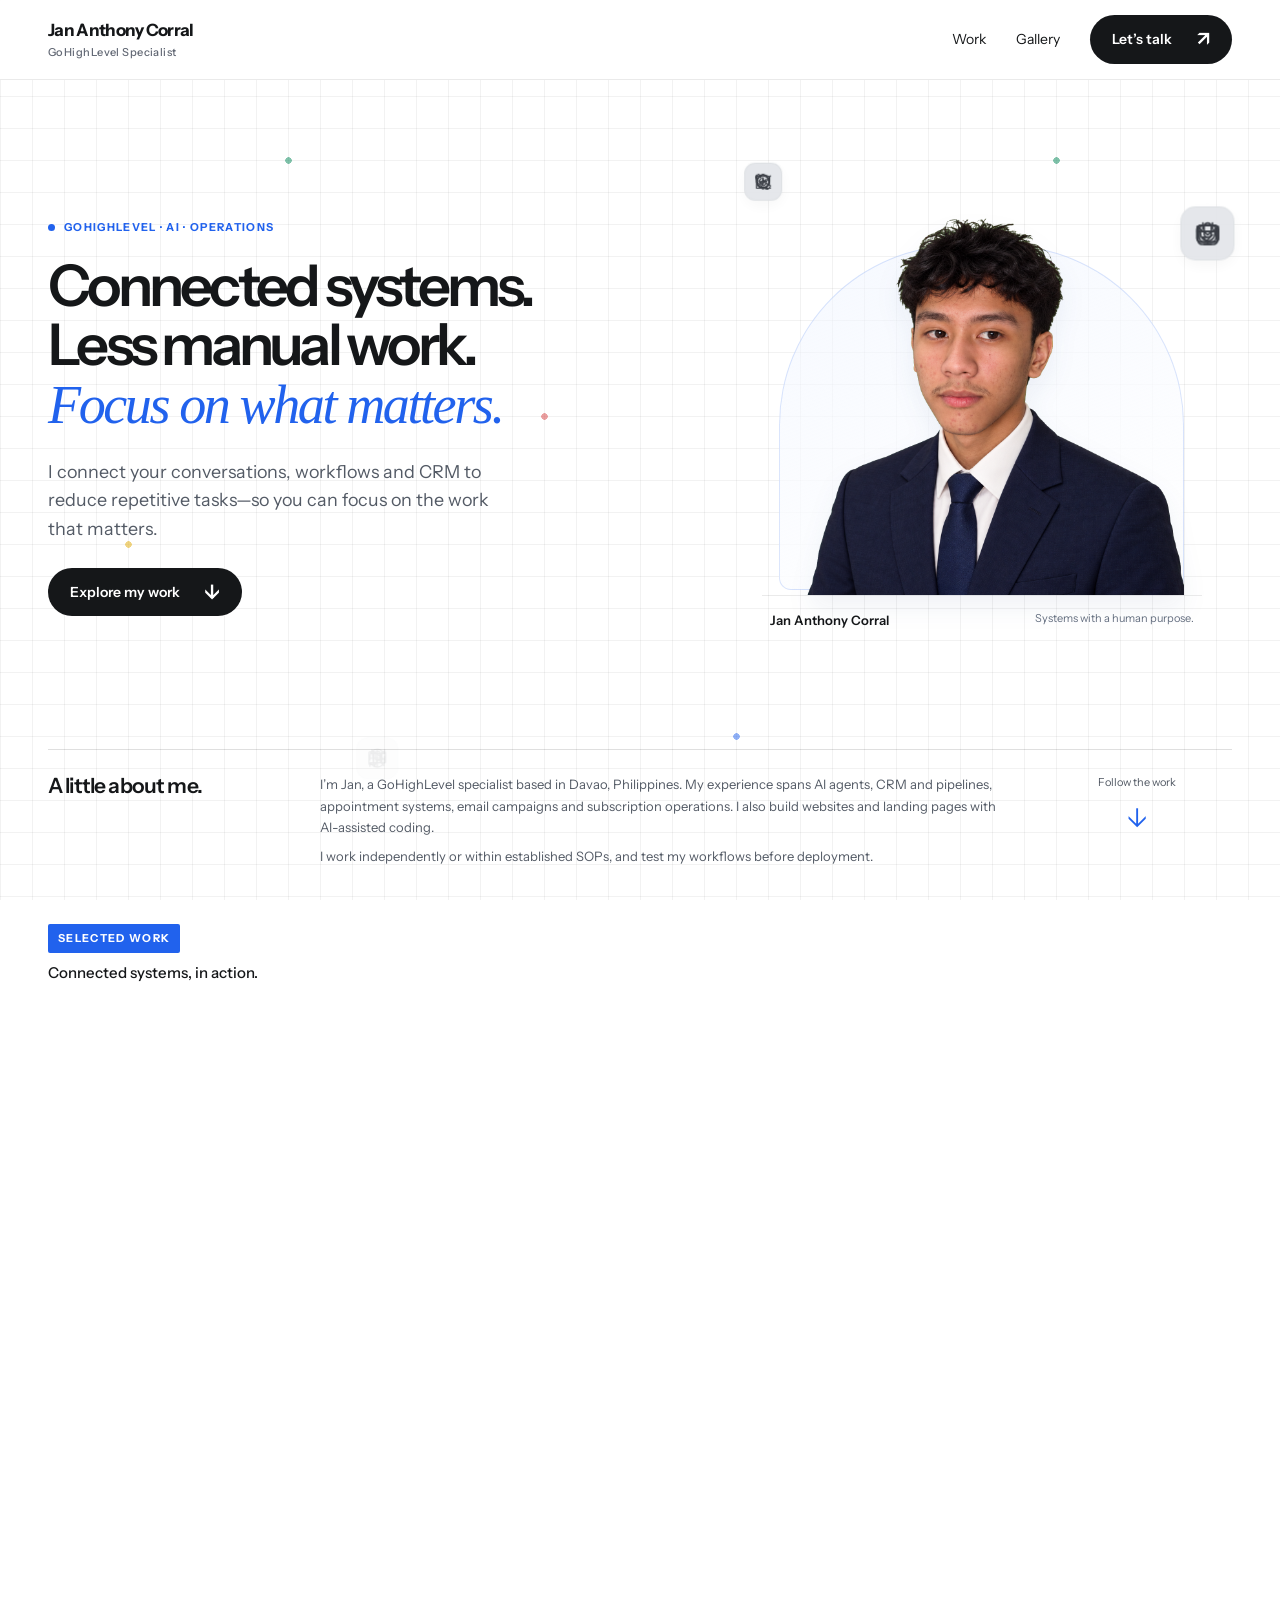
==== index.html @ 2777c034 "Refresh hero copy and simplify work presentation" ====
<!doctype html>
<html lang="en">
<head>
  <meta charset="UTF-8">
  <meta name="viewport" content="width=device-width, initial-scale=1.0">
  <meta name="description" content="Portfolio of Jan Anthony Corral, a GoHighLevel automation and operations specialist.">
  <title>Jan Anthony Corral — GHL Automation & Operations</title>
  <link rel="preconnect" href="https://fonts.googleapis.com">
  <link rel="preconnect" href="https://fonts.gstatic.com" crossorigin>
  <link href="https://fonts.googleapis.com/css2?family=Instrument+Sans:ital,wght@0,400;0,500;0,600;0,700;1,500&display=swap" rel="stylesheet">
  <style>
    :root {
      --paper: #f4f3ef;
      --paper-2: #ebeae5;
      --ink: #172033;
      --muted: #697386;
      --line: #d4d8df;
      --blue: #2558d9;
      --blue-dark: #163a93;
      --blue-soft: #dfe8ff;
      --white: #fbfbf9;
      --navy: #101a2d;
      --radius: 18px;
      --max: 1180px;
    }

    * { box-sizing: border-box; }
    html { scroll-behavior: smooth; }
    body {
      margin: 0;
      background: var(--paper);
      color: var(--ink);
      font-family: "Instrument Sans", Arial, sans-serif;
      font-size: 17px;
      line-height: 1.6;
    }
    img, video { display: block; max-width: 100%; }
    a { color: inherit; text-decoration: none; }
    button { font: inherit; }
    :focus-visible { outline: 3px solid #7fa2ff; outline-offset: 4px; }

    .wrap { width: min(calc(100% - 40px), var(--max)); margin-inline: auto; }
    .nav-shell {
      position: sticky;
      top: 0;
      z-index: 20;
      background: rgba(244, 243, 239, .9);
      border-bottom: 1px solid rgba(23, 32, 51, .12);
      backdrop-filter: blur(14px);
    }
    nav {
      min-height: 72px;
      display: flex;
      align-items: center;
      justify-content: space-between;
      gap: 28px;
    }
    .wordmark { font-weight: 700; letter-spacing: -.02em; }
    .nav-links { display: flex; align-items: center; gap: 28px; font-size: .94rem; }
    .nav-links a { color: #475166; }
    .nav-links a:hover { color: var(--blue); }

    .hero {
      min-height: 72vh;
      padding: 112px 0 86px;
      display: grid;
      align-items: center;
      border-bottom: 1px solid var(--line);
    }
    .eyebrow {
      margin: 0 0 22px;
      color: var(--blue);
      font-size: .82rem;
      font-weight: 700;
      letter-spacing: .13em;
      text-transform: uppercase;
    }
    h1, h2, h3, p { margin-top: 0; }
    h1 {
      max-width: 940px;
      margin-bottom: 28px;
      font-size: clamp(3.25rem, 8vw, 7.35rem);
      line-height: .93;
      letter-spacing: -.065em;
      font-weight: 650;
    }
    .hero-copy {
      max-width: 720px;
      margin-bottom: 38px;
      color: #4f596d;
      font-size: clamp(1.08rem, 2vw, 1.35rem);
    }
    .actions { display: flex; flex-wrap: wrap; gap: 12px; }
    .button {
      display: inline-flex;
      min-height: 48px;
      padding: 11px 19px;
      align-items: center;
      justify-content: center;
      gap: 8px;
      border: 1px solid var(--ink);
      border-radius: 999px;
      background: var(--ink);
      color: white;
      font-weight: 600;
      cursor: pointer;
      transition: transform .2s ease, background .2s ease, color .2s ease;
    }
    .button:hover { transform: translateY(-2px); }
    .button.secondary { background: transparent; color: var(--ink); }
    .button.secondary:hover { background: var(--white); }

    section { padding: 112px 0; scroll-margin-top: 72px; }
    .section-head {
      display: grid;
      grid-template-columns: minmax(0, .75fr) minmax(300px, 1fr);
      gap: 60px;
      align-items: end;
      margin-bottom: 58px;
    }
    .section-number { color: var(--blue); font-size: .82rem; font-weight: 700; letter-spacing: .13em; }
    h2 { margin-bottom: 0; font-size: clamp(2.4rem, 5vw, 4.7rem); line-height: 1; letter-spacing: -.05em; }
    .section-intro { margin: 0; color: var(--muted); max-width: 610px; }

    .projects { display: grid; gap: 72px; }
    .project {
      border-top: 1px solid var(--ink);
      padding-top: 22px;
    }
    .project-meta {
      display: flex;
      justify-content: space-between;
      gap: 24px;
      margin-bottom: 18px;
      color: var(--muted);
      font-size: .9rem;
    }
    .media-frame {
      overflow: hidden;
      background: #dde1e9;
      border: 1px solid #c9ced8;
      border-radius: var(--radius);
      box-shadow: 0 22px 60px rgba(27, 40, 68, .11);
    }
    .browser-bar {
      height: 42px;
      display: flex;
      align-items: center;
      gap: 7px;
      padding: 0 15px;
      background: #e8eaf0;
      border-bottom: 1px solid #c9ced8;
    }
    .browser-bar span { width: 9px; height: 9px; border-radius: 50%; background: #aeb5c2; }
    .media-frame img { width: 100%; background: white; }
    .media-frame video { width: 100%; aspect-ratio: 16 / 9; object-fit: cover; background: #0c1423; }
    .project-copy {
      display: grid;
      grid-template-columns: minmax(260px, .85fr) minmax(320px, 1.15fr);
      gap: 64px;
      padding: 30px 0 0;
    }
    .project h3 { font-size: clamp(1.8rem, 3vw, 2.65rem); line-height: 1.08; letter-spacing: -.035em; }
    .project-summary { color: #4f596d; }
    .project-controls { display: flex; flex-wrap: wrap; gap: 12px; margin-top: 25px; }
    .text-button {
      display: inline-flex;
      align-items: center;
      gap: 8px;
      padding: 0 0 6px;
      border: 0;
      border-bottom: 1px solid currentColor;
      background: transparent;
      color: var(--blue-dark);
      font-weight: 650;
      cursor: pointer;
    }
    .text-button .arrow { transition: transform .25s ease; }
    .text-button[aria-expanded="true"] .arrow { transform: rotate(180deg); }
    .project-panel {
      display: grid;
      grid-template-rows: 0fr;
      margin-top: 0;
      opacity: 0;
      transition: grid-template-rows .42s ease, opacity .25s ease, margin-top .42s ease;
    }
    .project-panel.open { grid-template-rows: 1fr; margin-top: 34px; opacity: 1; }
    .panel-inner { overflow: hidden; }
    .panel-content {
      padding: 38px;
      background: var(--paper-2);
      border: 1px solid var(--line);
      border-radius: var(--radius);
      display: grid;
      grid-template-columns: repeat(3, 1fr);
      gap: 36px;
    }
    .panel-content h4 { margin: 0 0 10px; font-size: .82rem; color: var(--blue); letter-spacing: .1em; text-transform: uppercase; }
    .panel-content p, .panel-content li { color: #586174; font-size: .96rem; }
    .panel-content ul { margin: 0; padding-left: 1.1em; }

    .work-list { border-top: 1px solid var(--ink); }
    .work-row {
      display: grid;
      grid-template-columns: minmax(240px, .7fr) 1.3fr;
      gap: 60px;
      padding: 30px 0;
      border-bottom: 1px solid var(--line);
    }
    .work-row h3 { margin: 0; font-size: 1.25rem; }
    .work-row p { margin: 0; color: var(--muted); }

    .about { background: var(--navy); color: #f4f6fa; }
    .about .section-number { color: #85a9ff; }
    .about .section-intro { color: #abb5c8; }
    .about-grid { display: grid; grid-template-columns: .8fr 1.2fr; gap: 80px; }
    .about-copy { font-size: clamp(1.3rem, 2.5vw, 2rem); line-height: 1.35; letter-spacing: -.02em; }
    .about-detail { color: #abb5c8; }

    .contact { text-align: center; }
    .contact h2 { max-width: 850px; margin: 0 auto 25px; }
    .contact p { max-width: 620px; margin: 0 auto 34px; color: var(--muted); }
    .contact-placeholder { border-style: dashed; cursor: default; }
    footer {
      padding: 24px 0 38px;
      border-top: 1px solid var(--line);
      color: var(--muted);
      font-size: .88rem;
    }
    footer .wrap { display: flex; justify-content: space-between; gap: 20px; }

    @media (max-width: 760px) {
      .wrap { width: min(calc(100% - 28px), var(--max)); }
      .nav-links a:not(:last-child) { display: none; }
      .hero { min-height: auto; padding: 88px 0 68px; }
      h1 { font-size: clamp(3rem, 15vw, 4.7rem); }
      section { padding: 82px 0; }
      .section-head, .project-copy, .work-row, .about-grid { grid-template-columns: 1fr; gap: 22px; }
      .section-head { margin-bottom: 40px; }
      .projects { gap: 58px; }
      .panel-content { padding: 25px; grid-template-columns: 1fr; gap: 22px; }
      .project-meta { font-size: .8rem; }
      footer .wrap { flex-direction: column; }
    }

    @media (prefers-reduced-motion: reduce) {
      html { scroll-behavior: auto; }
      *, *::before, *::after { scroll-behavior: auto !important; transition: none !important; }
    }

    .lifecycle-caption {font-size:.94rem;color:var(--muted)}
    .lifecycle-breakdown {padding:38px;background:var(--white);border:1px solid var(--line);border-radius:var(--radius)}
    .lifecycle-intro h4 {font-size:1.8rem;letter-spacing:-.035em;line-height:1.2;margin:14px 0}
    .lifecycle-intro p,.flow-figure p {max-width:780px;color:var(--muted)}
    .flow-index {display:flex;flex-wrap:wrap;justify-content:flex-start;min-height:0;gap:10px;padding:10px 0 30px}
    .flow-index a {padding:8px 13px;border:1px solid var(--line);border-radius:999px;font-size:.85rem}
    .flow-index a:hover {background:var(--blue-soft);border-color:var(--blue)}
    .flow-figure {margin:0;padding:30px 0 36px;border-top:1px solid var(--line);scroll-margin-top:95px}
    .flow-figure h4 {font-size:1.3rem;margin:0 0 12px;letter-spacing:-.02em}
    .flow-figure figcaption {margin-bottom:22px}
    .flow-figure .text-button {font-size:.9rem}
    .flow-image {display:block;overflow:hidden;border:1px solid var(--line);border-radius:10px;background:#f7f8fa}
    .flow-image img {display:block;width:100%;height:auto;min-height:90px}
    .lifecycle-note {font-size:.83rem;color:var(--muted);margin:0;border-top:1px solid var(--line);padding-top:24px}
    @media(max-width:760px){.lifecycle-breakdown{padding:20px}.flow-index{gap:8px}.flow-figure{padding:24px 0}.lifecycle-intro h4{font-size:1.5rem}}
  
    /* Homepage layout */
    .hero{min-height:0;padding:64px 0 58px;overflow:hidden}
    .hero-layout{display:grid;grid-template-columns:1.5fr 1fr;align-items:center;gap:40px}
    .hero-name{font-size:1.1rem;color:var(--blue-dark);font-weight:600;margin-bottom:20px}
    h1{font-size:clamp(2.7rem,5.2vw,4.5rem);line-height:1.04;letter-spacing:-.055em;margin-bottom:20px}
    .hero-copy{font-size:1.12rem;max-width:530px;margin-bottom:28px}
    .hero-art{height:285px;position:relative;isolation:isolate}
    .shape{position:absolute;width:65%;height:76%;border-radius:42px}
    .shape-one{background:#73baff;transform:rotate(-12deg);left:0;top:30px}
    .shape-two{background:#2558d9;transform:rotate(9deg);left:22%;top:5px}
    .shape-three{background:#173c96;left:37%;top:58px;border-radius:42px 42px 90px 42px}
    section{padding:64px 0}
    h2{font-size:clamp(2rem,3.5vw,3rem);line-height:1.1}
    .compact-section{display:grid;grid-template-columns:1fr 2fr;gap:50px;align-items:start}
    .compact-section p{max-width:750px;margin:0;font-size:1.08rem}
    .introduction{padding:38px 0;border-bottom:1px solid var(--line)}
    .about{padding:38px 0;background:#e8edf6;color:var(--ink)}
    .about p{color:#4f596d}
    .section-head{margin-bottom:34px;gap:36px;grid-template-columns:1fr 1.2fr}
    .group-title{font-size:1.25rem;font-weight:600;margin:0 0 18px}
    .website-heading{margin-top:46px}
    .project-grid{display:grid;gap:22px;align-items:stretch}
    .workflows{grid-template-columns:repeat(3,minmax(0,1fr))}
    .websites{grid-template-columns:repeat(2,minmax(0,1fr))}
    .project{min-width:0;border:1px solid var(--line);padding:16px;background:var(--white);border-radius:20px;display:flex;flex-direction:column;scroll-margin-top:95px}
    .project-meta{font-size:.75rem;gap:10px;min-height:25px;margin-bottom:12px;flex-wrap:wrap}
    .media-frame{box-shadow:none;border:1px solid #e0e4ec;border-radius:12px;background:#f0f3f8;aspect-ratio:16/10;display:flex;align-items:center;justify-content:center}
    .media-frame img{width:100%;height:100%;object-fit:contain;background:#f0f3f8}
    .media-frame video{width:100%;height:100%;object-fit:contain;aspect-ratio:auto;background:#f0f3f8}
    .browser-bar{display:none}
    .project-copy{display:flex;flex-direction:column;gap:0;padding-top:22px;flex:1}
    .project-copy>div{display:flex;flex-direction:column;flex:1}
    .project h3{font-size:1.35rem;line-height:1.22;letter-spacing:-.025em;margin-bottom:14px}
    .project-summary{font-size:.95rem;margin-bottom:18px}
    .project-controls{margin-top:auto;padding-top:10px;gap:16px;font-size:.88rem}
    .media-note{font-size:.73rem;line-height:1.5;color:var(--muted)}
    .placeholder{background:transparent;border-style:dashed}
    .placeholder-media{border-style:dashed;color:var(--muted);font-size:.9rem;width:100%}
    .placeholder .project-copy{opacity:.8}
    .project-panel{grid-column:1/-1}
    .tools-list{display:grid;grid-template-columns:repeat(3,1fr);gap:35px;border-top:1px solid var(--line);padding-top:25px}
    .tools-list h3{font-size:1.1rem;margin:0 0 8px}
    .tools-list p{font-size:.97rem;color:var(--muted);margin:0}
    #tools{border-top:1px solid var(--line)}
    .contact{background:#e7edf9}
    .contact h2{margin-bottom:20px}
    .contact-pending{font-size:.9rem;color:var(--muted)}
    @media(max-width:900px){.workflows{gap:14px}.project{padding:13px}.project h3{font-size:1.2rem}.hero-layout{grid-template-columns:1.6fr 1fr}.hero-art{height:230px}}
    @media(max-width:760px){.hero{padding:40px 0}.hero-layout{grid-template-columns:1fr;gap:20px}.hero-art{display:none}.hero-copy{font-size:1rem}.compact-section{grid-template-columns:1fr;gap:16px}.section-head{grid-template-columns:1fr;gap:15px}.workflows,.websites,.tools-list{grid-template-columns:1fr}.project{padding:18px}.project h3{font-size:1.5rem}.project-summary{font-size:1rem}section{padding:44px 0}.nav-links{gap:12px;font-size:.85rem}.nav-links a:not(:last-child){display:block}.nav-links a[href="#tools"],.nav-links a[href="#about"]{display:none}.wordmark{font-size:.9rem}.nav-shell nav{gap:15px;min-height:64px}.tools-list{gap:24px}.project-panel.open{margin-top:22px}}

    .source-breakdown{padding:32px;background:var(--white);border:1px solid var(--line);border-radius:18px}
    .source-breakdown>h3{font-size:1.7rem;margin:0 0 12px;letter-spacing:-.025em}
    .source-intro{color:var(--muted);max-width:800px;margin-bottom:30px}
    .source-paths{display:grid;grid-template-columns:1fr 1fr;gap:32px}
    .source-path{min-width:0;padding:20px 20px 0;border:1px solid var(--line);border-bottom:0;border-radius:12px 12px 0 0;background:#f5f7fb}
    .source-path h4{font-size:1.25rem;color:var(--blue-dark);margin:0 0 24px}
    .source-path h5{font-size:1rem;margin:0 0 12px}
    .source-path p,.source-shared p{font-size:.94rem;color:#566176}
    .source-shot{display:block;border:1px solid var(--line);border-radius:8px;overflow:hidden;background:white}
    .source-shot img{display:block;width:100%;height:auto}
    .source-arrow{text-align:center;color:var(--blue-dark);font-size:.84rem;padding:18px 0}
    .source-arrow span{display:block;font-size:1.7rem;line-height:1.2;margin-bottom:6px}
    .source-merge{height:30px;border:solid #8596b5;border-width:0 2px 2px;width:calc(50% + 16px);margin:auto;position:relative}
    .source-merge:after{content:'↓';position:absolute;left:50%;top:24px;transform:translateX(-50%);font-size:26px;color:#63769a}
    .source-shared{margin-top:45px;padding:24px;background:#eef3fb;border:1px solid #ccd7ec;border-radius:12px}
    .source-shared h4{font-size:1.2rem;margin:0 0 12px}
    @media(max-width:760px){.source-breakdown{padding:18px}.source-paths{grid-template-columns:1fr;gap:22px}.source-path{border-bottom:1px solid var(--line);border-radius:12px;padding:16px}.source-merge{width:0;border-width:0 0 0 2px;height:20px}.source-shared{padding:16px}.source-merge:after{top:10px}.source-shared{margin-top:26px}}

    body.modal-open{overflow:hidden}
    .project-panel{display:none!important}
    dialog{border:1px solid var(--line);border-radius:18px;padding:0;background:var(--paper);color:var(--ink);box-shadow:0 22px 90px #101a2d55}
    dialog::backdrop{background:rgba(16,26,45,.58);backdrop-filter:blur(3px)}
    .breakdown-dialog{width:min(1100px,calc(100vw - 56px));max-width:none;max-height:85dvh;overflow:auto;overscroll-behavior:contain}
    .dialog-heading{position:sticky;top:0;z-index:2;display:flex;align-items:center;justify-content:space-between;gap:20px;padding:20px 26px;background:var(--paper);border-bottom:1px solid var(--line)}
    .dialog-heading h2{font-size:1.35rem;line-height:1.3;letter-spacing:-.025em;margin:0}
    .dialog-x,.zoom-controls button{border:1px solid var(--line);background:var(--white);border-radius:8px;min-width:40px;min-height:40px;cursor:pointer;color:var(--ink);font-size:1.15rem}
    .dialog-x{flex-shrink:0;font-size:1.6rem}
    .breakdown-body{padding:24px}
    .breakdown-body .project-panel{display:block!important;opacity:1;margin:0;transition:none}
    .dialog-footer{padding:18px 24px 24px;text-align:center;border-top:1px solid var(--line)}
    .breakdown-body .flow-figure{scroll-margin-top:90px}
    .showcase-zoom{padding:0;cursor:zoom-in;position:relative;width:100%;font:inherit;color:inherit}
    .zoom-hint{position:absolute;bottom:8px;right:8px;background:#fbfbf9ed;color:#163a93;border:1px solid #d4d8df;border-radius:6px;padding:3px 8px;font-size:.72rem}
    .image-dialog{width:min(1400px,calc(100vw - 48px));max-width:none;height:85dvh;max-height:90dvh;overflow:hidden;background:#eff2f7}
    .image-dialog[open]{display:flex;flex-direction:column}
    .image-toolbar{display:flex;align-items:center;justify-content:space-between;gap:12px;padding:12px 18px;background:var(--white);border-bottom:1px solid var(--line)}
    .image-toolbar h2{font-size:1rem;letter-spacing:0;margin:0}
    .zoom-controls{display:flex;gap:8px;align-items:center;flex-shrink:0}
    .zoom-controls output{font-size:.85rem;min-width:42px;text-align:center}
    .image-help{font-size:.8rem;color:var(--muted);margin:8px 18px}
    .image-stage{flex:1;min-height:0;overflow:auto;padding:16px;cursor:grab;overscroll-behavior:contain;touch-action:pan-x pan-y}
    .image-stage.dragging{cursor:grabbing;user-select:none}
    .preview-image{display:block;max-width:none!important;margin:auto;object-fit:contain;user-select:none;-webkit-user-drag:none}
    @media(max-width:760px){.breakdown-dialog{width:calc(100vw - 24px);max-height:88dvh}.dialog-heading{padding:14px 16px}.dialog-heading h2{font-size:1.1rem}.breakdown-body{padding:12px}.breakdown-body .panel-content{grid-template-columns:1fr}.image-dialog{width:calc(100vw - 20px)}.image-toolbar{flex-wrap:wrap;padding:10px}.image-toolbar h2{font-size:.9rem}.zoom-controls{gap:5px}.image-help{margin:6px 10px}.source-paths{grid-template-columns:1fr}}

    @keyframes popup-enter{from{opacity:0;transform:translateY(10px) scale(.99)}to{opacity:1;transform:translateY(0) scale(1)}}
    @keyframes backdrop-enter{from{opacity:0}to{opacity:1}}
    dialog[open]{animation:popup-enter .38s cubic-bezier(.16,1,.3,1) both}
    dialog[open]::backdrop{animation:backdrop-enter .32s ease-out both}
    @media(prefers-reduced-motion:reduce){dialog[open],dialog[open]::backdrop{animation:none}}
  
    .workflow-disclosure{margin:-6px 0 24px;max-width:820px;color:var(--muted);font-size:.85rem;line-height:1.6}
    @keyframes popup-exit{from{opacity:1;transform:translateY(0) scale(1)}to{opacity:0;transform:translateY(5px) scale(.995)}}
    @keyframes backdrop-exit{from{opacity:1}to{opacity:0}}
    dialog[open].is-closing{animation:popup-exit .18s ease-in both;pointer-events:none}
    dialog[open].is-closing::backdrop{animation:backdrop-exit .18s ease-in both}
    @media(prefers-reduced-motion:reduce){dialog[open].is-closing,dialog[open].is-closing::backdrop{animation:none}}
  .contact-email{display:inline-flex;align-items:center;gap:8px;color:var(--muted);font-weight:400;font-size:14px;text-decoration:none;background:none;border:0;padding:0;transition:color 180ms ease}.contact-email svg{flex-shrink:0;width:16px;height:16px}.contact-email:hover,.contact-email:hover span{color:#2563eb;text-decoration:none}.contact-email:focus-visible{outline:2px solid currentColor;outline-offset:6px}
.compact-lifecycle{display:grid;grid-template-columns:repeat(2,minmax(0,1fr));gap:24px;padding:24px}
.compact-lifecycle .flow-figure{padding:0;border:0;min-width:0}
.compact-lifecycle #flow-full{grid-column:1/-1}
.compact-lifecycle .flow-figure h4{font-size:1.05rem;margin:0 0 8px}
.compact-lifecycle .flow-figure p{font-size:.9rem;line-height:1.6;margin:0}
.compact-lifecycle .flow-figure figcaption{margin-bottom:12px}
.compact-lifecycle .flow-image img{height:120px;min-height:0;object-fit:contain}
.compact-lifecycle #flow-full .flow-image img{height:160px}
@media(max-width:700px){.compact-lifecycle{grid-template-columns:1fr;padding:18px;gap:22px}}
nav .nav-contact{display:inline-flex;align-items:center;gap:8px;padding:11px 18px;border-radius:999px;background:#172033;color:#fff;font-weight:600;text-decoration:none;white-space:nowrap;transition:background 180ms ease}nav .nav-contact:hover{background:#2563eb;color:#fff;text-decoration:none}nav .nav-contact svg{flex-shrink:0}.payments-breakdown{padding:24px}.payments-breakdown>h3{font-size:1.3rem;margin:0 0 12px}.payments-breakdown h4{font-size:1.05rem;margin:24px 0 8px}.payments-breakdown p{font-size:.9rem;color:var(--muted);line-height:1.6}.payments-breakdown>.flow-image img{height:240px;object-fit:contain}.payment-grid{display:grid;grid-template-columns:repeat(2,minmax(0,1fr));gap:22px}.payment-grid figure{margin:0;min-width:0}.payment-grid .flow-image img{height:200px;min-height:0;object-fit:contain}.payment-grid figcaption{font-size:.9rem;margin:14px 0 8px}.payment-plans summary{cursor:pointer;color:var(--blue);font-size:.9rem;padding:10px 0}.payment-note{margin:22px 0 0;font-size:.8rem!important}@media(max-width:700px){.payment-grid{grid-template-columns:1fr}.payments-breakdown{padding:18px}}.hero-portrait{position:relative;width:100%;max-width:470px;justify-self:center;align-self:end;line-height:0;background:none;border:0;isolation:isolate}.hero-portrait img{display:block;width:100%;height:auto;position:relative}.portrait-water{position:absolute;inset:0;width:100%;height:100%;pointer-events:none}.hero-layout{align-items:center}.hero-portrait img{mask-image:linear-gradient(to bottom,#000 0%,#000 91%,transparent 100%)}.hero-portrait .portrait-water{inset:-12%;width:124%;height:124%;z-index:2;}@media(max-width:760px){.hero-portrait{max-width:330px;margin:12px auto 0}}
#tools .section-head{margin-bottom:28px}.tool-group{display:grid;grid-template-columns:150px 1fr;gap:26px;border-top:1px solid var(--line,#d1d8e2);padding:28px 0}.tool-group:last-child{padding-bottom:0}.tool-group>h3{font-size:.85rem;font-weight:600;color:var(--muted);margin:3px 0}.tool-collection{display:grid;grid-template-columns:repeat(3,minmax(0,1fr));gap:30px}.tool-item{position:relative;padding:0 0 14px;min-width:0}.tool-item:after{content:'';position:absolute;left:0;bottom:0;width:30px;height:2px;background:#2563eb;transform:scaleX(0);transform-origin:left;transition:transform .2s}.tool-item:hover:after,.tool-item:focus-within:after{transform:scaleX(1)}.tool-logo{height:30px;display:flex;align-items:center;color:#172033;margin-bottom:15px;transition:color .2s}.tool-item:hover .tool-logo{color:#2563eb}.tool-monogram{font-size:16px;font-weight:800;letter-spacing:-1px}.tool-item h4{font-size:1rem;margin:0 0 9px}.tool-item p{font-size:.9rem;line-height:1.65;color:var(--muted);margin:0}.tool-work-link{display:inline-block;margin-top:13px;font-size:.82rem;font-weight:600;color:var(--blue);text-decoration:none}.tool-work-link:hover{color:#2563eb}@media(max-width:800px){.tool-group{grid-template-columns:1fr;gap:20px}.tool-collection{gap:22px}}@media(max-width:560px){.tool-collection{grid-template-columns:1fr}.tool-item{padding-left:42px}.tool-logo{position:absolute;left:0;top:0}.tool-item:after{left:42px}.tool-group{padding:24px 0}.tool-item h4{margin-bottom:5px}}

/* Draw directly on the existing pill edge after color inversion. */
.actions .button,nav .nav-contact{position:relative;overflow:visible;isolation:isolate;transition:transform .25s ease,background .25s ease,color .25s ease;border:1px solid var(--ink)}
.cta-ring{position:absolute;inset:-1px;width:calc(100% + 2px);height:calc(100% + 2px);overflow:visible;pointer-events:none}
.cta-ring rect{fill:none;stroke-width:1;vector-effect:non-scaling-stroke}
.cta-ring-track{display:none}
.cta-ring-draw{stroke:currentColor;stroke-dasharray:1;stroke-dashoffset:1;transition:stroke-dashoffset .5s cubic-bezier(.7,0,.3,1),filter .25s}
.actions .button:is(:hover,:focus-visible),nav .nav-contact:is(:hover,:focus-visible){transform:scale(1.045);background:var(--white);color:var(--ink);border-color:transparent}
.actions .button.secondary:is(:hover,:focus-visible){background:var(--ink);color:var(--white);border-color:transparent}
.actions .button:is(:hover,:focus-visible) .cta-ring-draw,nav .nav-contact:is(:hover,:focus-visible) .cta-ring-draw{stroke-dashoffset:0;stroke-width:1.6;filter:drop-shadow(0 0 1.5px #2563eb45);transition-delay:.12s}
@media(prefers-reduced-motion:reduce){.actions .button,nav .nav-contact,.cta-ring rect{transition:none!important;transform:none!important}}

.hero-portrait{overflow:hidden;perspective:none;outline-offset:5px}
.hero-portrait img{transform:scale(.9);transform-origin:50% 100%;transition:transform .6s cubic-bezier(.2,.7,.3,1)}
.hero-portrait:after{content:"";position:absolute;inset:-30%;z-index:2;background:linear-gradient(90deg,transparent 35%,#fbfbf960 50%,transparent 65%);transform:translateX(-100%) rotate(25deg);pointer-events:none}
.portrait-caption{position:absolute;right:7%;bottom:9%;z-index:3;line-height:1.5;text-align:right;color:#fbfbf9;border-right:3px solid #fbfbf9;padding:6px 12px;opacity:0;transform:translateX(12px);transition:opacity .35s,transform .35s;text-shadow:0 1px 6px #172033}
.portrait-caption strong,.portrait-caption span{display:block}.portrait-caption strong{font-size:16px}.portrait-caption span{font-size:13px}
.hero-portrait:is(:hover,:focus-visible) img{transform:scale(1)}
.hero-portrait:is(:hover,:focus-visible):after{transform:translateX(100%) rotate(25deg);transition:transform .75s ease}
.hero-portrait:is(:hover,:focus-visible) .portrait-caption{opacity:1;transform:translateX(0);transition-delay:.15s}
@media(hover:none){.portrait-caption{opacity:1;transform:none}}
@media(prefers-reduced-motion:reduce){.hero-portrait img{transform:scale(.9)!important;transition:none}.hero-portrait:after{display:none}.portrait-caption{transition:none}}

.gallery-home-link{padding-top:32px}.gallery-intro{padding:64px 0 28px}.gallery-intro h1{font-size:clamp(2.8rem,6vw,5rem);margin:12px 0 20px}.gallery-intro p{max-width:670px;color:var(--muted);font-size:1.1rem;line-height:1.7}.eyebrow{font-size:.8rem;letter-spacing:.12em;text-transform:uppercase;color:var(--blue)}.gallery-jump{padding:32px 0 56px;text-align:center;border-bottom:1px solid var(--line)}.gallery-jump a{font-size:clamp(1.3rem,3vw,2rem);font-weight:600;text-decoration:none;color:var(--ink)}.gallery-jump a:hover{color:var(--blue)}.gallery-jump p{color:var(--muted);margin:12px 0 0}.gallery-filter{display:flex;flex-wrap:wrap;gap:10px;margin:24px 0 18px}.gallery-filter button{font:inherit;font-size:.9rem;cursor:pointer;background:transparent;border:1px solid var(--line);border-radius:999px;padding:10px 17px;color:var(--ink)}.gallery-filter button[aria-pressed="true"]{background:var(--ink);border-color:var(--ink);color:white}.gallery-filter button:hover{border-color:var(--blue)}.collection-count{color:var(--muted);font-size:.85rem;margin-bottom:24px}.collection-grid{grid-template-columns:repeat(3,minmax(0,1fr))}.collection-grid [hidden]{display:none!important}.new-breakdown .flow-image{display:block;margin:20px 0 30px}.new-breakdown .flow-image img{width:100%;height:auto!important;max-height:440px;object-fit:contain}.gallery-page #work{padding-top:32px}.gallery-page .workflow-disclosure{max-width:850px}.gallery-page #collection{scroll-margin-top:85px}a:focus-visible,button:focus-visible{outline:2px solid #2558d9;outline-offset:4px}@media(max-width:900px){.collection-grid{grid-template-columns:repeat(2,minmax(0,1fr))}}@media(max-width:600px){.collection-grid{grid-template-columns:1fr}.gallery-intro{padding-top:36px}.nav-links{gap:9px!important}.nav-links a[href="#work"],.nav-links a[href="index.html#work"]{display:none!important}}

/* Compact homepage spacing and centered gallery invitation. */
body:not(.gallery-page) main>section{padding-block:46px}
body:not(.gallery-page) main>.hero{padding-block:44px}
body:not(.gallery-page) main>.about,body:not(.gallery-page) main>.introduction{padding-block:28px}
body:not(.gallery-page) #work>.wrap{max-width:1080px}
body:not(.gallery-page) #work .section-head{margin-bottom:26px}
body:not(.gallery-page) #work .project-grid{gap:18px}
body:not(.gallery-page) #work .websites{max-width:960px;margin-inline:auto}
body:not(.gallery-page) #work .media-frame{aspect-ratio:16/9}
body:not(.gallery-page) #work .project-copy{padding-top:16px}
body:not(.gallery-page) #work .project h3{margin-bottom:10px}
body:not(.gallery-page) #work .project-summary{line-height:1.6;margin-bottom:12px}
body:not(.gallery-page) #work .website-heading{margin-top:32px}
.gallery-home-link{text-align:center;padding-top:26px}
@media(max-width:760px){body:not(.gallery-page) main>section{padding-block:34px}body:not(.gallery-page) main>.hero{padding-block:32px}body:not(.gallery-page) #work .project-grid{gap:18px}}

.gallery-cta{position:relative;isolation:isolate;overflow:hidden;display:inline-flex;align-items:center;justify-content:center;gap:10px;padding:14px 22px;border:1px solid #172033;border-radius:999px;background:#172033;color:#fff;text-decoration:none;font-size:.95rem;font-weight:650;line-height:1.3;transition:transform .25s ease,box-shadow .25s ease}
.gallery-cta::before{content:"";position:absolute;z-index:-1;top:-50%;left:0;width:24%;height:200%;background:linear-gradient(90deg,transparent,rgba(255,255,255,.32),rgba(255,255,255,.7),rgba(255,255,255,.25),transparent);transform:translateX(-180%) skewX(-25deg);pointer-events:none}
.gallery-cta:is(:hover,:focus-visible){color:#fff;transform:scale(1.035);box-shadow:0 5px 18px #173c9628}
.gallery-cta:is(:hover,:focus-visible)::before{animation:gallery-cta-sweep .8s cubic-bezier(.2,.65,.3,1) both}
@keyframes gallery-cta-sweep{to{transform:translateX(620%) skewX(-25deg)}}
@media(prefers-reduced-motion:reduce){.gallery-cta{transition:none}.gallery-cta:is(:hover,:focus-visible){transform:none}.gallery-cta:is(:hover,:focus-visible)::before{animation:none}}

/* Selected work: compact desktop overview, readable stacked mobile cards. */
body:not(.gallery-page) #work{scroll-margin-top:72px;padding-block:24px}
body:not(.gallery-page) #work .section-head{margin-bottom:16px}
body:not(.gallery-page) #work h2{font-size:2rem}
body:not(.gallery-page) #work .section-intro{font-size:.9rem}
body:not(.gallery-page) #work .group-title{font-size:1rem;margin-bottom:8px}
body:not(.gallery-page) #work .workflow-disclosure{font-size:.75rem;margin-bottom:12px}
body:not(.gallery-page) #work .project{padding:12px;border-radius:16px}
body:not(.gallery-page) #work .project-meta{font-size:.67rem;min-height:0;margin-bottom:7px}
body:not(.gallery-page) #work .workflows .media-frame{height:112px;aspect-ratio:auto}
body:not(.gallery-page) #work .project-copy{padding-top:10px}
body:not(.gallery-page) #work .project h3{font-size:1.05rem;margin-bottom:7px}
body:not(.gallery-page) #work .project-summary{font-size:.82rem;line-height:1.5;margin-bottom:6px}
body:not(.gallery-page) #work .project-controls{font-size:.75rem;padding-top:6px;gap:8px}
body:not(.gallery-page) #work .website-heading{margin-top:18px}
body:not(.gallery-page) #work .websites{max-width:none}
body:not(.gallery-page) #work .websites .project{display:grid;grid-template-columns:38% minmax(0,1fr);gap:0 14px;align-items:center}
body:not(.gallery-page) #work .websites .project-meta{grid-column:1/-1}
body:not(.gallery-page) #work .websites .project-copy{padding:0}
body:not(.gallery-page) #work .websites .media-frame{aspect-ratio:16/10}
body:not(.gallery-page) .gallery-home-link{padding-top:18px}
@media(max-width:760px){body:not(.gallery-page) #work .workflows .media-frame{height:auto;aspect-ratio:16/9}body:not(.gallery-page) #work .project-summary{font-size:.92rem}body:not(.gallery-page) #work .project h3{font-size:1.2rem}body:not(.gallery-page) #work .project-controls{font-size:.85rem}body:not(.gallery-page) #work .websites .project{grid-template-columns:1fr}body:not(.gallery-page) #work .websites .project-copy{padding-top:14px}}
body:not(.gallery-page) #work .project-controls .toggle-label{font-size:0}body:not(.gallery-page) #work .project-controls .toggle-label:after{content:"View breakdown";font-size:.78rem}

@media(min-width:1000px){body:not(.gallery-page) #work{padding-block:10px;scroll-margin-top:72px}body:not(.gallery-page) #work>.wrap{max-width:1180px}body:not(.gallery-page) #work .workflows .media-frame{height:clamp(100px,calc(36vh - 159px),180px)}body:not(.gallery-page) #work .section-head{margin-bottom:8px}body:not(.gallery-page) #work .website-heading{margin-top:10px}body:not(.gallery-page) #work .websites .project{grid-template-columns:32% minmax(0,1fr)}body:not(.gallery-page) #work .websites .media-frame{height:92px;aspect-ratio:auto}body:not(.gallery-page) .gallery-home-link{padding-top:12px}}

body:not(.gallery-page) #work .workflows .project-copy>div{flex:1}
body:not(.gallery-page) #work .workflows .project-controls{margin-top:auto;padding-top:4px}
@media(min-width:1000px) and (max-height:799px){body:not(.gallery-page) #work .section-head{margin-bottom:2px}body:not(.gallery-page) #work .workflow-disclosure{margin-bottom:6px}body:not(.gallery-page) #work .project{padding:10px}}
/* Larger website previews where the screen has room. */
@media(min-width:1000px) and (min-height:800px){body:not(.gallery-page) #work .websites .project{grid-template-columns:43% minmax(0,1fr);padding:16px;column-gap:18px}body:not(.gallery-page) #work .websites .media-frame{height:138px}body:not(.gallery-page) #work .websites .project h3{font-size:1.12rem}body:not(.gallery-page) #work .websites .project-summary{font-size:.86rem}}
body:not(.gallery-page) .gallery-home-link{padding-top:22px;padding-bottom:8px}

/* Compact responsive layouts, with comfortable touch targets. */
@media(max-width:760px){
 body{font-size:15px;line-height:1.55}
 .wrap{width:calc(100% - 32px)}
 .nav-shell nav{min-height:60px;gap:10px}
 .wordmark{font-size:.82rem;white-space:nowrap}
 .nav-links{gap:10px!important;font-size:.8rem}
 .nav-links a[href="#work"],.nav-links a[href="index.html#work"],.nav-links a[href="#tools"],.nav-links a[href="#about"]{display:none!important}
 nav .nav-contact{min-height:44px;padding:9px 13px;font-size:.8rem}
 section,body:not(.gallery-page) main>section{padding-block:30px;scroll-margin-top:64px}
 body:not(.gallery-page) main>.hero{padding-block:28px}
 .hero-layout{gap:12px}
 h1{font-size:clamp(2rem,8vw,3.2rem);line-height:1.06;letter-spacing:-.045em;margin-bottom:18px}
 .hero-copy{font-size:.94rem;line-height:1.6;margin-bottom:20px}
 .hero-portrait{max-width:235px;margin:0 auto}
 h2,body:not(.gallery-page) #work h2{font-size:1.8rem;line-height:1.12}
 .section-head{gap:10px;margin-bottom:20px}
 .section-intro,.compact-section p{font-size:.9rem;line-height:1.6}
 .actions{gap:9px}.actions .button,.gallery-cta{min-height:44px;font-size:.85rem;padding:11px 16px}
 .project-grid,body:not(.gallery-page) #work .project-grid{gap:14px}
 .project,.gallery-page #work .project{padding:13px;border-radius:14px;min-width:0}
 .project h3,body:not(.gallery-page) #work .project h3{font-size:1.08rem;line-height:1.3;margin-bottom:8px}
 .project-summary,body:not(.gallery-page) #work .project-summary{font-size:.88rem;line-height:1.55;margin-bottom:8px}
 .project-meta{font-size:.7rem;gap:10px;min-height:0;margin-bottom:10px}
 .project-meta span{min-width:0}
 .project-controls{gap:8px 14px;flex-wrap:wrap}
 .text-button{min-height:44px;display:inline-flex;align-items:center;font-size:.8rem}
 .collection-grid .media-frame{aspect-ratio:16/9;max-height:190px}
 body:not(.gallery-page) #work .workflows .media-frame{height:150px;aspect-ratio:auto}
 body:not(.gallery-page) #work .websites .media-frame{aspect-ratio:16/9;max-height:190px}
 .gallery-intro{padding:30px 0 16px}.gallery-intro h1{font-size:2.4rem;margin:10px 0 14px}
 .gallery-intro p{font-size:.94rem;line-height:1.6}.eyebrow{font-size:.68rem;letter-spacing:.08em}
 .gallery-page #work{padding-top:20px}.gallery-jump{padding:22px 0 28px}.gallery-jump a{font-size:1.2rem}.gallery-jump p{font-size:.85rem}
 .collection-group{margin-top:24px}.collection-group+.collection-group{margin-top:30px}.collection-group>h3{font-size:1.5rem;padding-bottom:10px}
 .collection-group-intro{font-size:.88rem;margin-bottom:16px}.gallery-filter{gap:8px;margin:18px 0 12px}.gallery-filter button{min-height:44px;font-size:.82rem;padding:8px 13px}.collection-count{margin-bottom:16px}
 .gallery-page #work .project{grid-template-columns:80px minmax(0,1fr);gap:0 12px}
 .gallery-page #work .media-frame{grid-column:1;grid-row:1/4;width:80px;margin:0;aspect-ratio:1}
 .gallery-page #work .project-meta{grid-column:2;grid-row:1;font-size:.65rem;flex-wrap:wrap;gap:2px 8px}
 .gallery-page #work .project h3{grid-column:2;grid-row:2;font-size:1rem}
 .gallery-page #work .project-summary{grid-column:1/-1;grid-row:4;font-size:.85rem;margin-top:10px}
 .gallery-page #work .project-controls{grid-column:1/-1;grid-row:5;flex-direction:row;flex-wrap:wrap;gap:6px 14px;margin-top:4px}
 #tools .section-head{margin-bottom:20px}.tool-group{padding:20px 0;gap:14px}.tool-collection{gap:16px}.tool-item{padding-bottom:4px}.tool-item h4{font-size:.92rem}.tool-item p{font-size:.85rem;line-height:1.55}
 .contact p{font-size:.9rem}.contact-email{font-size:clamp(.85rem,4vw,1.1rem);overflow-wrap:anywhere;gap:8px}.contact-email svg{flex-shrink:0}
 .breakdown-dialog{width:calc(100vw - 16px);max-height:92dvh}.dialog-heading{padding:12px}.dialog-heading h2{font-size:1rem;line-height:1.3}.dialog-x{min-width:44px;min-height:44px}
 .breakdown-body{padding:4px}.payments-breakdown,.lifecycle-breakdown,.compact-lifecycle,.source-breakdown{padding:14px}
 .payments-breakdown>h3{font-size:1.08rem;line-height:1.35}.payments-breakdown p,.flow-figure p{font-size:.85rem;line-height:1.6}.flow-figure{padding:16px 0}
 .new-breakdown .flow-image{margin:14px 0 20px}.payments-breakdown>.flow-image img{height:170px}.payment-grid .flow-image img{height:160px}
 .image-dialog{width:calc(100vw - 12px)}.image-toolbar{gap:8px}.image-toolbar h2{font-size:.85rem}.zoom-controls button{min-width:40px;min-height:44px}.image-help{font-size:.72rem}
 footer{font-size:.78rem;padding:24px 0}
}
@media(max-width:360px){.wrap{width:calc(100% - 24px)}.wordmark{font-size:.75rem}.nav-links{gap:7px!important}nav .nav-contact{padding-inline:10px}.nav-contact svg{display:none}.project-meta{flex-wrap:wrap}.gallery-page #work .project{grid-template-columns:64px minmax(0,1fr)}.gallery-page #work .media-frame{width:64px}}
</style>
<link rel="stylesheet" href="assets/whiteboards.css?v=4">
<link rel="stylesheet" href="assets/home-canvas.css?v=5">
</head>
<body class="canvas-home">
<div class="canvas-atmosphere" data-theme="neutral" aria-hidden="true"><div class="ambient-grid-offset"><div class="ambient-grid"></div></div><div class="ambient-position ambient-position-1"><div class="ambient-tile"><svg viewBox="0 0 24 24" fill="none" stroke="currentColor" stroke-width="1.35" stroke-linecap="round" stroke-linejoin="round"><g class="ambient-glyph" data-glyph="neutral"><rect x="5" y="5" width="14" height="14" rx="4"/></g><g class="ambient-glyph" data-glyph="social"><path d="M5 5h14v11H10l-5 4z"/><path d="M8 9h8M8 12h5"/></g><g class="ambient-glyph" data-glyph="voice"><rect x="9" y="3" width="6" height="12" rx="3"/><path d="M6 11v1a6 6 0 0 0 12 0v-1M12 18v3M9 21h6"/></g><g class="ambient-glyph" data-glyph="demo"><rect x="4" y="5" width="16" height="16" rx="3"/><path d="M8 3v5M16 3v5M4 10h16m-12 5 3 3 5-5"/></g><g class="ambient-glyph" data-glyph="payments"><rect x="3" y="5" width="18" height="14" rx="3"/><path d="M3 10h18M7 15h4"/></g><g class="ambient-glyph" data-glyph="discovery"><rect x="3" y="5" width="18" height="14" rx="3"/><path d="m3 6 9 7 9-7"/></g></svg></div></div><div class="ambient-position ambient-position-2"><div class="ambient-tile"><svg viewBox="0 0 24 24" fill="none" stroke="currentColor" stroke-width="1.35" stroke-linecap="round" stroke-linejoin="round"><g class="ambient-glyph" data-glyph="neutral"><path d="M5 7h14M5 12h9M5 17h12"/></g><g class="ambient-glyph" data-glyph="social"><rect x="4" y="6" width="16" height="13" rx="4"/><path d="M12 3v3M8 11v2M16 11v2M9 16h6"/></g><g class="ambient-glyph" data-glyph="voice"><path d="M4 10v4M8 6v12M12 3v18M16 7v10M20 10v4"/></g><g class="ambient-glyph" data-glyph="demo"><rect x="3" y="5" width="5" height="14" rx="1"/><rect x="10" y="5" width="5" height="9" rx="1"/><rect x="17" y="5" width="4" height="12" rx="1"/></g><g class="ambient-glyph" data-glyph="payments"><path d="M4 10a8 8 0 0 1 14-5l2 2M20 3v4h-4M20 14A8 8 0 0 1 6 19l-2-2M4 21v-4h4"/></g><g class="ambient-glyph" data-glyph="discovery"><path d="m6 3 13 10-7 1-3 7zM15 15l4 5"/></g></svg></div></div><div class="ambient-position ambient-position-3"><div class="ambient-tile"><svg viewBox="0 0 24 24" fill="none" stroke="currentColor" stroke-width="1.35" stroke-linecap="round" stroke-linejoin="round"><g class="ambient-glyph" data-glyph="neutral"><circle cx="12" cy="12" r="7"/><path d="M12 8v8M8 12h8"/></g><g class="ambient-glyph" data-glyph="social"><path d="m3 10 18-7-7 18-3-8zM11 13l10-10"/></g><g class="ambient-glyph" data-glyph="voice"><path d="m7 3 3 5-3 3c1 3 3 5 6 6l3-3 5 3c-1 4-4 5-7 3C8 17 4 13 3 7c0-2 1-3 4-4z"/></g><g class="ambient-glyph" data-glyph="demo"><circle cx="12" cy="12" r="8"/><path d="M12 7v5l4 2"/></g><g class="ambient-glyph" data-glyph="payments"><path d="m12 3 8 3v6c0 5-8 9-8 9s-8-4-8-9V6zM8 12l3 3 5-6"/></g><g class="ambient-glyph" data-glyph="discovery"><path d="M4 20V4M4 20h17M8 15l4-5 4 2 5-7"/></g></svg></div></div></div>
<header class="canvas-nav"><nav aria-label="Main navigation"><a class="canvas-wordmark" href="#top">Jan Anthony Corral<span>GoHighLevel Specialist</span></a><div class="canvas-nav-links"><a href="#work">Work</a><a href="gallery.html">Gallery</a><a class="canvas-button" href="#contact">Let’s talk <span aria-hidden="true">↗</span></a><!-- Download CV will be added when the file is supplied. --></div></nav></header>
<main id="top">
<section class="canvas-hero" aria-labelledby="hero-title"><div class="canvas-hero-main"><div class="canvas-hero-copy"><p class="canvas-eyebrow"><span class="canvas-status"></span> GoHighLevel · AI · Operations</p><h1 id="hero-title">Connected systems.<br>Less manual work.<br><em>Focus on what matters.</em></h1><p class="canvas-lead">I connect your conversations, workflows and CRM to reduce repetitive tasks—so you can focus on the work that matters.</p><a class="canvas-button" href="#work">Explore my work <span aria-hidden="true">↓</span></a></div><figure class="canvas-portrait"><div class="portrait-grid" aria-hidden="true"></div><img src="assets/jan-portrait-transparent.png" alt="Jan Anthony Corral" width="1254" height="1254" fetchpriority="high"><figcaption>Jan Anthony Corral<span>Systems with a human purpose.</span></figcaption></figure></div>
<div class="canvas-about" id="about"><h2>A little about me.</h2><div><p>I’m Jan, a GoHighLevel specialist based in Davao, Philippines. My experience spans AI agents, CRM and pipelines, appointment systems, email campaigns and subscription operations. I also build websites and landing pages with AI-assisted coding.</p><p>I work independently or within established SOPs, and test my workflows before deployment.</p></div><a href="#work" class="canvas-path-entry" aria-label="Continue down to selected workflows"><span>Follow the work</span>↓</a></div></section>
<section class="canvas-runway" id="work" aria-label="Selected workflows"><div class="canvas-stage"><div class="canvas-work-heading"><div><span class="canvas-eyebrow canvas-work-label">Selected work</span><p>Connected systems, in action.</p></div></div>
<div class="canvas-work-intro"><div><span class="canvas-eyebrow">Before you explore</span><p>Showcase overviews are AI-reconstructed to bring multiple workflows together. Original editor captures are available in each breakdown.</p></div></div><div class="canvas-track"><article class="canvas-slide tone-blue" id="work-social" aria-label="Social Media AI: Comments to Smart DMs">
      <div class="canvas-project-copy"><p class="canvas-eyebrow">AI agents & conversations</p><h2>A comment. A conversation. A <span class="canvas-keyword">connection.</span></h2><h3>Social Media AI: Comments to Smart DMs</h3><p class="canvas-description">Facebook and Instagram comments become relevant AI replies. When someone shows interest, conditional routing continues the conversation privately.</p><button class="canvas-link project-toggle" aria-controls="social-ai-details" aria-expanded="false">View breakdown <span aria-hidden="true">↗</span></button></div>
      <div class="canvas-project-visual"><div class="canvas-window"><div class="canvas-window-bar"><span class="canvas-status"></span> GoHighLevel <span>Workflow overview</span></div><img src="assets/social-ai-showcase.svg" alt="Social Media AI: Comments to Smart DMs workflow overview" width="1600" height="1000" loading="lazy"></div><div class="canvas-steps" aria-label="Workflow summary"><span>Post comment</span><span>AI reply</span><span>Conditional DM</span></div></div>
    </article><article class="canvas-slide tone-green" id="work-voice" aria-label="Voice AI Outbound Appointment Setter">
      <div class="canvas-project-copy"><p class="canvas-eyebrow">Voice AI & appointments</p><h2>The next <span class="canvas-keyword">conversation</span> starts here.</h2><h3>Voice AI Outbound Appointment Setter</h3><p class="canvas-description">A contact tag starts an outbound call. The AI agent uses its knowledge base to answer questions and can book an appointment during the conversation.</p><button class="canvas-link project-toggle" aria-controls="voice-ai-details" aria-expanded="false">View breakdown <span aria-hidden="true">↗</span></button></div>
      <div class="canvas-project-visual"><div class="canvas-window"><div class="canvas-window-bar"><span class="canvas-status"></span> GoHighLevel <span>Workflow overview</span></div><img src="assets/voice-outbound-workflow.png" alt="Voice AI Outbound Appointment Setter workflow overview" width="1600" height="1000" loading="lazy"></div><div class="canvas-steps" aria-label="Workflow summary"><span>Contact tag</span><span>AI call</span><span>Booking action</span></div></div>
    </article><article class="canvas-slide tone-yellow" id="work-demo" aria-label="Demo Appointment Lifecycle">
      <div class="canvas-project-copy"><p class="canvas-eyebrow">Appointments & follow-up</p><h2>Every demo has a <span class="canvas-keyword">next step.</span></h2><h3>Demo Appointment Lifecycle</h3><p class="canvas-description">Connected workflows handle booking interest, confirmations, attendance and recovery. Pipeline updates keep the team informed as each contact moves forward.</p><button class="canvas-link project-toggle" aria-controls="lifecycle-details" aria-expanded="false">View breakdown <span aria-hidden="true">↗</span></button></div>
      <div class="canvas-project-visual"><div class="canvas-window"><div class="canvas-window-bar"><span class="canvas-status"></span> GoHighLevel <span>Workflow overview</span></div><img src="assets/aura-lifecycle-showcase.webp" alt="Demo Appointment Lifecycle workflow overview" width="1600" height="1000" loading="lazy"></div><div class="canvas-steps" aria-label="Workflow summary"><span>Booking interest</span><span>Demo journey</span><span>Pipeline updates</span></div></div>
    </article><article class="canvas-slide tone-red" id="work-payments" aria-label="Payments & Subscription Lifecycle">
      <div class="canvas-project-copy"><p class="canvas-eyebrow">Payments & subscriptions</p><h2>Keep the <span class="canvas-keyword">backend in sync.</span></h2><h3>Payments & Subscription Lifecycle</h3><p class="canvas-description">Purchase processing, subscription status and opportunity records work together, with conditional checks and customer and team notifications.</p><button class="canvas-link project-toggle" aria-controls="payments-details" aria-expanded="false">View breakdown <span aria-hidden="true">↗</span></button></div>
      <div class="canvas-project-visual"><div class="canvas-window"><div class="canvas-window-bar"><span class="canvas-status"></span> GoHighLevel <span>Workflow overview</span></div><img src="assets/payments-subscriptions-overview.webp" alt="Payments & Subscription Lifecycle workflow overview" width="1600" height="1000" loading="lazy"></div><div class="canvas-steps" aria-label="Workflow summary"><span>Purchase</span><span>Subscription status</span><span>CRM updates</span></div></div>
    </article><article class="canvas-slide tone-black" id="work-discovery" aria-label="Discovery Email & Engagement-Based Nurture">
      <div class="canvas-project-copy"><p class="canvas-eyebrow">Email campaigns & lead nurturing</p><h2>Follow the <span class="canvas-keyword">interest.</span></h2><h3>Discovery Email & Engagement-Based Nurture</h3><p class="canvas-description">A discovery email starts the journey. Tracked clicks, replies and bookings update contact fields to identify engaged leads for the wider campaign.</p><button class="canvas-link project-toggle" aria-controls="discovery-email-details" aria-expanded="false">View breakdown <span aria-hidden="true">↗</span></button><div class="canvas-more"><p>More systems. Websites, too.</p><a class="canvas-button" href="gallery.html">Explore the gallery <span aria-hidden="true">↗</span></a></div></div>
      <div class="canvas-project-visual"><div class="canvas-window"><div class="canvas-window-bar"><span class="canvas-status"></span> GoHighLevel <span>Workflow overview</span></div><img src="assets/discovery-email-showcase.svg" alt="Discovery Email & Engagement-Based Nurture workflow overview" width="1600" height="1000" loading="lazy"></div><div class="canvas-steps" aria-label="Workflow summary"><span>Discovery email</span><span>Engagement</span><span>Contact status</span></div></div>
    </article>
<section class="canvas-contact tone-blue" id="contact" aria-labelledby="contact-title"><div class="canvas-contact-path" aria-hidden="true">↓</div><div class="canvas-contact-main"><p class="canvas-eyebrow">Let’s connect</p><h2 id="contact-title">Your next system.<br><em>Let’s build it.</em></h2><p>Open to remote opportunities in GoHighLevel, AI agents, CRM operations and websites.</p><a class="canvas-button" href="mailto:corralanthonyjan@gmail.com">Email me <span aria-hidden="true">↗</span></a><a class="canvas-email" href="mailto:corralanthonyjan@gmail.com">corralanthonyjan@gmail.com</a></div><footer class="canvas-footer"><div><strong>Jan Anthony Corral</strong><span>Davao, Philippines</span></div><p>GoHighLevel Specialist<br>© 2026 Jan Anthony Corral</p><a href="#top">Back to top ↑</a><!-- CV download reserved until the file is ready. --></footer></section>
</div></div></section>
<div class="project-panel" id="social-ai-details" inert></div><div class="project-panel" id="voice-ai-details" inert></div><div class="project-panel" id="lifecycle-details" inert></div><div class="project-panel" id="payments-details" inert></div><div class="project-panel" id="discovery-email-details" inert></div></main>
<dialog class="breakdown-dialog" id="breakdown-dialog" aria-labelledby="breakdown-title">
  <header class="dialog-heading"><h2 id="breakdown-title">Detailed Breakdown</h2><button type="button" class="dialog-x" aria-label="Close breakdown">×</button></header>
  <div class="breakdown-body"></div>
  <footer class="dialog-footer"><button type="button" class="button close-breakdown">Close breakdown</button></footer>
</dialog>
<dialog class="image-dialog" id="image-dialog" aria-labelledby="image-title">
  <header class="image-toolbar"><h2 id="image-title">Image preview</h2><div class="zoom-controls"><button type="button" data-zoom="out" aria-label="Zoom out">−</button><output id="zoom-level" aria-live="polite">100%</output><button type="button" data-zoom="in" aria-label="Zoom in">+</button><button type="button" data-zoom="reset">Fit</button><button type="button" class="close-image" aria-label="Close image preview">×</button></div></header>
  <p class="image-help">Use + / − to zoom, then drag or scroll to explore. Ctrl + scroll also zooms.</p>
  <div class="image-stage" tabindex="0" aria-label="Zoomable image"><img class="preview-image" alt=""></div>
</dialog>
  <script src="assets/whiteboards.js?v=4"></script>
<script>
const breakdown=document.getElementById('breakdown-dialog');
const viewer=document.getElementById('image-dialog');
const body=breakdown.querySelector('.breakdown-body');
let activePanel=null,returnSlot=null,opener=null;
function closePopup(dialog){
  if(!dialog.open||dialog.classList.contains('is-closing'))return;
  if(window.matchMedia('(prefers-reduced-motion: reduce)').matches){dialog.close();return}
  dialog.classList.add('is-closing');
  setTimeout(()=>{dialog.close();dialog.classList.remove('is-closing')},180);
}
[breakdown,viewer].forEach(d=>d.addEventListener('cancel',e=>{e.preventDefault();closePopup(d)}));
const syncLock=()=>document.body.classList.toggle('modal-open',breakdown.open||viewer.open);
document.querySelectorAll('.project-toggle').forEach(button=>{
  button.setAttribute('aria-haspopup','dialog');
  button.addEventListener('click',()=>{
    opener=button;
    activePanel=document.getElementById(button.getAttribute('aria-controls'));
    returnSlot=document.createComment('breakdown position');
    activePanel.before(returnSlot);body.append(activePanel);activePanel.inert=false;
    activePanel.querySelectorAll('img[data-src]').forEach(img=>{img.src=img.dataset.src;img.removeAttribute('data-src')});
    document.getElementById('breakdown-title').textContent=button.closest('article').querySelector('h3').textContent;
    button.setAttribute('aria-expanded','true');breakdown.showModal();breakdown.scrollTop=0;syncLock();
  });
});
breakdown.querySelectorAll('.dialog-x,.close-breakdown').forEach(b=>b.addEventListener('click',()=>closePopup(breakdown)));
breakdown.addEventListener('close',()=>{
  if(activePanel){activePanel.inert=true;returnSlot.replaceWith(activePanel);activePanel=null}
  if(opener){opener.setAttribute('aria-expanded','false');opener.focus({preventScroll:true})}
  syncLock();
});
breakdown.querySelectorAll('.flow-index a').forEach(a=>a.addEventListener('click',e=>{
  e.preventDefault();document.querySelector(a.getAttribute('href')).scrollIntoView({behavior:'smooth',block:'start'});
}));
// The navigation links move with their original panels, so bind outside the dialog too.
document.querySelectorAll('.flow-index a').forEach(a=>a.addEventListener('click',e=>{
  e.preventDefault();document.querySelector(a.getAttribute('href')).scrollIntoView({behavior:'smooth',block:'start'});
}));
const preview=viewer.querySelector('.preview-image'),stage=viewer.querySelector('.image-stage');
let zoom=1,fitWidth=0,imageOpener=null;
function renderZoom(){preview.style.width=(fitWidth*zoom)+'px';preview.style.height='auto';document.getElementById('zoom-level').value=Math.round(zoom*100)+'%'}
function fit(){if(!preview.naturalWidth)return;fitWidth=Math.min(preview.naturalWidth,stage.clientWidth-32,(stage.clientHeight-32)*preview.naturalWidth/preview.naturalHeight);zoom=1;renderZoom();stage.scrollTop=0;stage.scrollLeft=0}
function openImage(src,alt,trigger){imageOpener=trigger;preview.removeAttribute('src');preview.alt=alt;preview.onload=fit;viewer.showModal();preview.src=src;syncLock()}
function changeZoom(factor){zoom=Math.max(1,Math.min(8,zoom*factor));renderZoom()}
viewer.querySelectorAll('[data-zoom]').forEach(b=>b.addEventListener('click',()=>b.dataset.zoom==='reset'?fit():changeZoom(b.dataset.zoom==='in'?1.4:1/1.4)));
viewer.querySelector('.close-image').addEventListener('click',()=>closePopup(viewer));
viewer.addEventListener('close',()=>{syncLock();if(imageOpener)imageOpener.focus({preventScroll:true})});
stage.addEventListener('wheel',e=>{if(e.ctrlKey){e.preventDefault();changeZoom(e.deltaY<0?1.15:1/1.15)}},{passive:false});
let drag=null;
stage.addEventListener('pointerdown',e=>{if(e.pointerType==='mouse'&&e.button===0){drag={x:e.clientX,y:e.clientY,left:stage.scrollLeft,top:stage.scrollTop};stage.setPointerCapture(e.pointerId);stage.classList.add('dragging');e.preventDefault()}});
stage.addEventListener('pointermove',e=>{if(drag){stage.scrollLeft=drag.left-(e.clientX-drag.x);stage.scrollTop=drag.top-(e.clientY-drag.y)}});
const endDrag=()=>{drag=null;stage.classList.remove('dragging')};stage.addEventListener('pointerup',endDrag);stage.addEventListener('pointercancel',endDrag);
document.querySelectorAll('.project .media-frame').forEach(frame=>{
  const img=frame.querySelector('img');if(!img)return;
  const b=document.createElement('button');b.type='button';b.className=frame.className+' showcase-zoom';b.setAttribute('aria-label','Open and zoom '+img.alt);b.setAttribute('aria-haspopup','dialog');
  while(frame.firstChild)b.append(frame.firstChild);
  frame.replaceWith(b);
  b.addEventListener('click',()=>openImage(img.currentSrc||img.src,img.alt,b));
});
document.querySelectorAll('.project-panel a[href]').forEach(a=>{
  if(/\.(png|webp|jpe?g|svg)$/i.test(a.getAttribute('href'))){
    a.removeAttribute('target');a.addEventListener('click',e=>{e.preventDefault();openImage(a.href,a.querySelector('img')?.alt||'Workflow detail',a)});
  }
});
[breakdown,viewer].forEach(d=>d.addEventListener('click',e=>{if(e.target===d){const r=d.getBoundingClientRect();if(e.clientX<r.left||e.clientX>r.right||e.clientY<r.top||e.clientY>r.bottom)closePopup(d)}}));
window.addEventListener('resize',()=>{if(viewer.open)fit()});
document.querySelectorAll('video').forEach(video=>{new IntersectionObserver(([entry])=>{if(entry.isIntersecting)video.play().catch(()=>{});else video.pause()},{threshold:.4}).observe(video)});

// Match the animated border radius to the actual pill height.
document.querySelectorAll('.cta-ring').forEach(svg=>{const fit=()=>{const radius=(svg.clientHeight-1)/2;svg.querySelectorAll('rect').forEach(rect=>{rect.setAttribute('rx',radius);rect.setAttribute('ry',radius)})};new ResizeObserver(fit).observe(svg);fit()});
</script>
<script src="assets/home-canvas.js?v=5"></script>
</body>
</html>
---- assets/whiteboards.css ----
.breakdown-dialog{width:calc(100vw - 32px);max-width:none;height:calc(100dvh - 32px);max-height:none;margin:16px auto;border-radius:18px;background:#fafbfc}
.dialog-heading{position:sticky;top:0;z-index:3;background:#fbfbf9;border-bottom:1px solid #d8e0eb;padding:16px 24px}
.breakdown-body{padding:0}.visual-board{padding:26px 30px 30px;background:radial-gradient(#dce3ec 1px,transparent 1px) 0 0/18px 18px;scroll-margin-top:80px}
.board-intro{max-width:850px;margin-bottom:24px}.board-kicker{font-size:.7rem;letter-spacing:.13em;font-weight:700;color:#2558d9}.board-intro h3{font-size:clamp(1.25rem,2.2vw,1.9rem);line-height:1.2;margin:8px 0}.board-intro p{color:#65718a;font-size:.86rem;margin:0}
.board-lane{margin-bottom:24px}.board-lane>h4{font-size:.75rem;text-transform:uppercase;letter-spacing:.08em;color:#3c567d;margin:0 0 10px}
.board-flow{list-style:none;display:flex;align-items:stretch;gap:40px;margin:0;padding:0}.board-node{position:relative;flex:1;min-width:0;background:#fff;border:1px solid #d6dfeb;border-radius:12px;padding:14px 16px;box-shadow:0 3px 9px #17203306}
.board-node:not(:last-child):after{content:'→';position:absolute;left:calc(100% + 1px);top:35px;width:38px;text-align:center;color:#416fd1;font-size:26px;font-weight:500}
.node-order{display:inline-flex;align-items:center;justify-content:center;width:26px;height:26px;border-radius:8px;background:#eaf0fe;color:#2558d9;font-size:.7rem;font-weight:700}
.board-node h5{font-size:1rem;line-height:1.25;margin:10px 0 5px}.board-node p{font-size:.8rem;line-height:1.4;color:#61718b;margin:0}
.board-capture{display:block;margin-top:12px;border-top:1px solid #e6ebf2;padding-top:10px}.board-capture img{width:100%;height:76px;object-fit:contain;background:#f5f7fb;border-radius:6px}.board-capture span{display:block;font-size:.7rem;color:#2558d9;margin-top:5px;padding:5px 0}
.board-note{font-size:.8rem;color:#61718b;max-width:900px;margin:4px 0 20px;padding-left:12px;border-left:3px solid #a8bce9}
.board-feature{margin:22px 0 0;background:white;border:1px solid #d6dfeb;border-radius:12px;padding:16px}.board-feature h4{font-size:1rem;margin:0 0 12px}.board-feature img{width:100%;max-height:420px;object-fit:contain}.board-feature figcaption{font-size:.75rem;color:#61718b;margin-top:10px}.board-feature.private .flow-image{display:block;height:110px;overflow:hidden}.board-feature.private img{height:100%;width:100%;object-fit:cover;object-position:center}
.board-evidence{background:#fff;border-top:1px solid #d6dfeb;margin:0;padding:0 24px 20px}.board-evidence>summary{cursor:pointer;font-size:.9rem;color:#2558d9;font-weight:600;padding:20px 0;min-height:48px}.board-site{display:inline-flex;align-items:center;min-height:44px;background:#172033;color:white;border-radius:30px;padding:10px 20px;font-size:.85rem}
@media(max-width:760px){.breakdown-dialog{width:calc(100vw - 12px);height:calc(100dvh - 12px);margin:6px auto;border-radius:12px}.dialog-heading{padding:10px 12px}.visual-board{padding:18px 14px}.board-intro{margin-bottom:20px}.board-intro h3{font-size:1.16rem}.board-intro p{font-size:.8rem}.board-flow{flex-direction:column;gap:25px}.board-node{padding:12px 14px;display:grid;grid-template-columns:26px minmax(0,1fr);column-gap:10px}.node-order{grid-row:1/3}.board-node h5{font-size:.92rem;margin:0 0 4px}.board-node p{grid-column:2;font-size:.78rem}.board-node:not(:last-child):after{content:'↓';left:calc(50% - 12px);top:100%;width:24px;height:24px;line-height:24px;font-size:22px}.board-capture{grid-column:1/-1;margin-top:8px;display:flex;align-items:center;gap:12px;padding-top:8px}.board-capture img{width:85px;height:46px;flex-shrink:0}.board-capture span{font-size:.75rem;padding:10px 0;margin:0}.board-note{font-size:.76rem}.board-feature{padding:12px}.board-feature.private .flow-image{height:50px}.board-evidence{padding:0 14px 14px}}

.board-feature.private .flow-image{position:relative;height:auto;aspect-ratio:13/1}.board-feature.private img{position:absolute;top:50%;left:0;transform:translateY(-50%);width:100%;height:auto;max-height:none}
@media(min-width:761px){.visual-board{padding:20px 30px}.board-intro{margin-bottom:18px}.board-intro h3{font-size:1.4rem;max-width:1100px}.board-lane{margin-bottom:15px}.board-node{padding:10px 14px}.node-order{float:left;margin-right:9px;width:22px;height:22px}.board-node h5{margin:2px 0 5px;font-size:.9rem}.board-node p{font-size:.76rem}.board-capture{display:flex;align-items:center;gap:10px;margin-top:8px;padding:4px;border:0}.board-capture img{width:75px;height:36px;min-height:0}.board-capture span{margin:0;font-size:.7rem}.board-node:not(:last-child):after{top:25px}}
@media(max-width:760px){.board-capture img{min-height:0}.board-feature.private img{min-height:0}}

.project-meta span:first-child{font-weight:600;color:#34445f}
.image-graph{position:relative;display:grid;grid-template-columns:repeat(3,minmax(0,1fr));gap:72px 48px;padding:20px 24px;margin:0 0 22px;isolation:isolate}
.graph-lines{position:absolute;inset:0;width:100%;height:100%;pointer-events:none;z-index:-1;overflow:visible}
.image-node{margin:0;min-width:0;background:#fafbfc;border-radius:10px}.image-node-capture{background:#fff;border:1px solid #cbd6e6;box-shadow:0 4px 16px #17203308;display:block;transition:border-color .2s,box-shadow .2s}.image-node-capture:hover{border-color:#4673c6;box-shadow:0 4px 18px #4673c620}
.image-node-capture img{width:100%;height:190px;min-height:0;object-fit:contain;display:block}.image-node figcaption{padding:12px 6px 4px}.image-node h4{font-size:.98rem;font-weight:600;margin:0 0 5px}.image-node p{font-size:.8rem;line-height:1.5;color:#61718b;margin:0}.image-node-capture.private-strip{position:relative;height:190px}.image-node-capture.private-strip img{position:absolute;top:50%;transform:translateY(-50%);height:auto;clip-path:inset(38% 0)}
.graph-routes{display:flex;flex-wrap:wrap;gap:8px 22px;margin:4px 24px 24px;color:#49628d;font-size:.73rem}.graph-routes span{border-left:2px solid #abc0e7;padding-left:8px}
.related-captures{display:grid;grid-template-columns:repeat(4,minmax(0,1fr));gap:14px;margin:24px}.related-captures h4{grid-column:1/-1;margin:0}.related-captures img{height:110px;min-height:0;object-fit:contain}.related-captures span{display:block;font-size:.75rem;padding:8px}.website-board-video{width:100%;max-height:60vh;background:#172033;border-radius:12px;margin-bottom:20px}
@media(max-width:760px){.image-graph{grid-template-columns:1fr;gap:48px;padding:6px 18px}.image-node-capture img{height:155px}.image-node h4{font-size:.9rem}.image-node p{font-size:.77rem}.graph-routes{margin:4px 18px 20px;font-size:.69rem}.related-captures{grid-template-columns:1fr 1fr;margin:18px 0}.related-captures img{height:80px}.image-node-capture.private-strip{height:100px}}

.graph-lines text{font:600 10px Arial,sans-serif;fill:#365d9f;stroke:#fafbfc;stroke-width:5px;paint-order:stroke}.graph-routes.sr-only{position:absolute;width:1px;height:1px;overflow:hidden;clip-path:inset(50%);margin:0;padding:0}

/* Keep every label in normal document flow, clear of screenshot and arrow layers. */
.image-node{align-self:stretch;position:relative;z-index:1;background:#fafbfc;display:flex;flex-direction:column}
.image-node-capture{flex-shrink:0;position:relative;overflow:hidden}
.image-node figcaption{position:relative;background:#fafbfc;padding:14px 8px 10px;flex:1}
.image-node h4{font-size:1.02rem;line-height:1.4;color:#172033}.image-node p{font-size:.9rem;line-height:1.55;color:#40516d}
.node-routes{display:flex;flex-wrap:wrap;gap:6px;margin-top:12px}.node-routes span{display:inline-block;background:#e9effb;color:#234779;border:1px solid #cbd8f0;border-radius:5px;padding:5px 8px;font-size:.78rem;font-weight:600;line-height:1.4}
.image-graph{gap:86px 48px;padding-bottom:64px}.board-note{font-size:.88rem;color:#40516d}.workflow-disclosure{color:#40516d!important;line-height:1.6!important}
@media(max-width:760px){.image-graph{gap:55px;padding-bottom:55px}.image-node h4{font-size:.96rem}.image-node p{font-size:.86rem}.node-routes span{font-size:.75rem}.image-node figcaption{padding:12px 5px 9px}}

.board-intro .board-qa{margin-top:14px;padding:10px 14px;border-left:3px solid #4673c6;background:#edf2fa;color:#243752;font-size:.88rem;line-height:1.6;font-weight:500}
---- assets/home-canvas.css ----
/* Homepage canvas. Shared gallery and breakdown styles remain independent. */
.canvas-home{--ink:#151719;--blue:#2162ed;--muted:#535a65;--paper:#fff;--white:#fff;background:#fff;color:var(--ink);font-size:16px;background-image:linear-gradient(#00000009 1px,transparent 1px),linear-gradient(90deg,#00000009 1px,transparent 1px);background-size:32px 32px}
.canvas-home main>section{padding:0}.canvas-home h1,.canvas-home h2,.canvas-home h3{font-weight:600}.canvas-home em{font-style:normal;color:var(--blue)}
.canvas-nav{height:80px;position:sticky;top:0;z-index:30;background:#ffffffef;border-bottom:1px solid #00000015;backdrop-filter:blur(14px)}
.canvas-nav nav{width:min(1400px,calc(100% - 96px));height:100%;margin:auto;min-height:0}.canvas-wordmark{font-weight:700;font-size:17px;line-height:1.3;letter-spacing:-.04em}.canvas-wordmark span{display:block;font-size:11px;font-weight:500;letter-spacing:.04em;color:#626874;margin-top:4px}.canvas-nav-links{display:flex;align-items:center;gap:30px;font-size:14px}.canvas-nav a:hover{color:var(--blue)}
.canvas-button{display:inline-flex;align-items:center;justify-content:center;gap:24px;padding:13px 22px;min-height:48px;border-radius:30px;background:#151719;color:#fff!important;font-size:14px;font-weight:600;position:relative;overflow:hidden;isolation:isolate;transition:background .2s,transform .2s}.canvas-button:after{content:'';position:absolute;inset:-60%;background:linear-gradient(90deg,transparent 44%,#ffffff55 50%,transparent 56%);transform:translateX(-100%) rotate(25deg);pointer-events:none}.canvas-button:is(:hover,:focus-visible){background:#2162ed;transform:translateY(-2px)}.canvas-button:is(:hover,:focus-visible):after{transform:translateX(100%) rotate(25deg);transition:transform .7s}.canvas-button span{font-size:20px;line-height:1}
.canvas-hero{max-width:1400px;margin:auto;min-height:calc(100svh - 80px);padding:32px 48px 0!important;display:flex;flex-direction:column;justify-content:center}.canvas-hero-main{display:grid;grid-template-columns:1.2fr 1fr;gap:7%;align-items:center;flex:1}.canvas-eyebrow{font-size:11px;line-height:1.5;letter-spacing:.12em;text-transform:uppercase;font-weight:700;color:var(--accent,var(--blue));margin:0 0 20px;display:flex;align-items:center;gap:9px}.canvas-status{display:inline-block;width:7px;height:7px;border-radius:50%;background:var(--accent,var(--blue));flex-shrink:0}
.canvas-hero h1{font-size:clamp(42px,5.3vw,78px);line-height:1.02;letter-spacing:-.065em;margin:0 0 24px;max-width:750px}.canvas-lead{font-size:clamp(16px,1.4vw,19px);line-height:1.6;max-width:460px;color:#535a65;margin-bottom:24px}.canvas-portrait{margin:0;position:relative;align-self:center;max-width:440px;justify-self:center;width:100%;isolation:isolate}.canvas-portrait img{width:100%;height:min(45vh,440px);object-fit:contain;object-position:bottom;position:relative;filter:drop-shadow(0 12px 12px #142b6b10)}.portrait-grid{position:absolute;inset:12% 4% 12%;border:1px solid #2162ed28;border-radius:180px 180px 12px 12px;background:linear-gradient(160deg,#eaf1ff70,#fff);z-index:-1}.canvas-portrait figcaption{border-top:1px solid #00000015;padding:14px 8px;font-weight:600;font-size:13px;display:flex;justify-content:space-between;gap:12px}.canvas-portrait figcaption span{font-size:11px;color:#667080;font-weight:400}
.canvas-about{border-top:1px solid #00000020;display:grid;grid-template-columns:.7fr 2fr .55fr;gap:30px;padding:24px 0 26px;align-items:start;margin-top:26px}.canvas-about h2{font-size:21px;letter-spacing:-.04em;margin:0}.canvas-about p{font-size:13px;color:#535a65;line-height:1.65;margin:0 0 7px}.canvas-path-entry{display:flex;flex-direction:column;align-items:center;gap:6px;color:var(--blue);font-size:26px}.canvas-path-entry span{font-size:11px;color:#535a65}
.canvas-runway{position:relative;--stage-height:calc(100svh - 80px)}.canvas-stage{overflow:clip;position:relative}.canvas-work-heading,.canvas-work-bottom{display:flex;justify-content:space-between;gap:20px;padding:24px 48px;position:relative;z-index:2}.canvas-work-heading p{font-size:15px;font-weight:500;margin:0}.canvas-work-heading .canvas-eyebrow{margin:0 0 4px}.canvas-scroll-hint{font-size:12px;color:#667080;align-self:center}.canvas-scroll-hint span{padding-left:12px;font-size:20px}
.canvas-slide{--accent:#2162ed;--tint:#edf3ff;padding:34px 48px;display:grid;grid-template-columns:.9fr 1.15fr;align-items:center;gap:7%;min-width:0;position:relative}.tone-green{--accent:#008555;--tint:#eaf8f0}.tone-yellow{--accent:#916900;--tint:#fff8de}.tone-red{--accent:#d53f40;--tint:#fff0f0}.tone-black{--accent:#17191c;--tint:#f1f2f4}.canvas-slide h2{font-size:clamp(34px,4.1vw,64px);line-height:1.04;letter-spacing:-.055em;max-width:620px;margin:0 0 24px}.canvas-slide h3{font-size:16px;line-height:1.4;letter-spacing:-.02em;margin:0 0 10px}.canvas-description{font-size:15px;color:#535a65;line-height:1.65;max-width:460px;margin:0 0 18px}.canvas-link{background:none;border:0;border-bottom:1px solid var(--accent);color:var(--accent);font-weight:600;padding:8px 0;min-height:44px;cursor:pointer;display:inline-flex;gap:24px;font-size:13px}.canvas-link:hover{color:#151719}.canvas-project-visual{position:relative;padding:24px 20px;background:var(--tint);border:1px solid color-mix(in srgb,var(--accent) 18%,transparent);border-radius:16px}.canvas-window{background:#fff;border:1px solid #00000018;border-radius:8px;overflow:hidden;box-shadow:0 16px 40px #1420340a}.canvas-window-bar{display:flex;align-items:center;gap:8px;padding:12px 15px;font-size:11px;border-bottom:1px solid #00000012;color:#535a65}.canvas-window-bar>span:last-child{margin-left:auto;font-size:10px}.canvas-window img{width:100%;height:clamp(180px,28vh,330px);object-fit:contain}.canvas-steps{display:flex;align-items:center;justify-content:center;gap:22px;margin-top:20px}.canvas-steps>span{position:relative;font-size:10px;font-weight:600;text-align:center;background:#fff;border:1px solid #00000010;padding:8px;border-radius:5px;flex:1}.canvas-steps>span:not(:last-child):after{content:'→';position:absolute;left:100%;width:22px;color:var(--accent)}
.canvas-more{margin-top:20px;padding-top:16px;border-top:1px solid #00000018;display:flex;align-items:center;gap:20px}.canvas-more p{font-size:13px;margin:0;max-width:120px}.canvas-more .canvas-button{padding:10px 16px;min-height:44px;font-size:12px;gap:12px;white-space:nowrap}
.canvas-work-bottom{align-items:center;border-top:1px solid #00000012}.canvas-work-bottom>p{font-size:10px;line-height:1.6;max-width:560px;color:#68707b;margin:0}.canvas-controls{display:flex;align-items:center;gap:16px}.canvas-controls button{border:1px solid #00000024;border-radius:50%;background:white;width:40px;height:40px;cursor:pointer;color:#151719}.canvas-controls button:hover{background:#151719;color:white}.canvas-controls button:disabled{opacity:.3;cursor:default}.canvas-current{font-size:11px;min-width:90px;text-align:center}
.canvas-contact{padding:50px 48px 0!important;display:flex;flex-direction:column;justify-content:space-between;position:relative;min-height:calc(100svh - 80px);background:radial-gradient(ellipse at 80% 40%,#2162ed0b,transparent 65%)}.canvas-contact-path{position:absolute;top:10px;right:14%;color:#2162ed;font-size:32px}.canvas-contact-main{margin:auto 0;padding:20px 0}.canvas-contact h2{font-size:clamp(44px,6.5vw,92px);line-height:1.05;letter-spacing:-.06em;margin:0 0 22px}.canvas-contact-main>p:not(.canvas-eyebrow){max-width:460px;color:#535a65;font-size:16px}.canvas-email{display:block;margin-top:20px;color:#535a65;font-size:14px;overflow-wrap:anywhere}.canvas-email:hover{color:#2162ed}.canvas-footer{background:none;padding:24px 0;border-top:1px solid #00000020;display:flex;justify-content:space-between;align-items:center;gap:25px;font-size:12px}.canvas-footer strong,.canvas-footer span{display:block}.canvas-footer span,.canvas-footer p{color:#667080;font-size:11px;margin:0}.canvas-footer>a{font-size:12px}
/* Scroll enhancement retains ordinary vertical content without JavaScript. */
.canvas-enhanced .canvas-stage{height:var(--stage-height);position:sticky;top:80px}.canvas-enhanced .canvas-track{position:absolute;top:0;left:0;width:500%;height:100%;display:flex;will-change:transform;background-image:linear-gradient(#00000009 1px,transparent 1px),linear-gradient(90deg,#00000009 1px,transparent 1px);background-size:32px 32px;background-color:#fff}.canvas-enhanced .canvas-slide{flex:0 0 20%;width:20%;height:100%;padding-top:112px;padding-bottom:105px}.canvas-enhanced .canvas-slide:after{content:'→';position:absolute;right:0;top:50%;font-size:24px;color:var(--accent);opacity:.6}.canvas-enhanced .canvas-slide:last-of-type:after{content:'↓';right:14%;top:auto;bottom:84px}.canvas-enhanced .canvas-contact{position:absolute;left:80%;top:100%;width:20%;height:100%;min-height:0}.canvas-enhanced .canvas-work-heading{position:absolute;inset:0 0 auto}.canvas-enhanced .canvas-work-bottom{position:absolute;inset:auto 0 0;background:#ffffffed}.canvas-stage.is-contact>.canvas-work-heading,.canvas-stage.is-contact>.canvas-work-bottom{visibility:hidden;pointer-events:none}
@media(min-width:1500px){.canvas-slide,.canvas-contact{padding-inline:max(70px,calc((100vw - 1400px)/2))!important}.canvas-work-heading,.canvas-work-bottom{padding-inline:max(70px,calc((100vw - 1400px)/2))}}
@media(max-width:900px){.canvas-nav nav{width:calc(100% - 40px)}.canvas-hero{padding:28px 24px 0!important}.canvas-hero-main{gap:25px}.canvas-about{grid-template-columns:.8fr 2fr;gap:20px}.canvas-path-entry{display:none}.canvas-slide{gap:30px;padding-inline:24px}.canvas-work-heading,.canvas-work-bottom{padding-inline:24px}.canvas-more{gap:10px}.canvas-more p{font-size:11px}.canvas-contact{padding-inline:24px!important}}
@media(max-width:700px){.canvas-nav{height:68px}.canvas-nav nav{gap:10px;width:calc(100% - 32px)}.canvas-wordmark{font-size:13px}.canvas-wordmark span{font-size:9px}.canvas-nav-links{gap:15px;font-size:12px}.canvas-nav-links .canvas-button{min-height:38px;padding:9px 13px;font-size:11px;gap:8px}.canvas-nav-links .canvas-button span{font-size:14px}.canvas-hero{min-height:auto;padding-top:32px!important}.canvas-hero-main{grid-template-columns:1fr 110px;gap:12px;align-items:start}.canvas-hero h1{font-size:clamp(33px,6.4vw,45px);margin-bottom:18px}.canvas-hero .canvas-eyebrow{font-size:9px;margin-bottom:17px}.canvas-lead{font-size:14px;grid-column:1/-1}.canvas-portrait{margin-top:40px}.canvas-portrait img{height:155px}.canvas-portrait figcaption{font-size:10px;display:block;padding:9px 0}.canvas-portrait figcaption span{display:none}.canvas-hero .canvas-button{font-size:12px;gap:16px;padding:10px 17px;min-height:44px}.canvas-about{grid-template-columns:1fr;margin-top:30px;padding:20px 0 30px;gap:10px}.canvas-about h2{font-size:18px}.canvas-about p{font-size:12px}.canvas-runway{--stage-height:calc(100svh - 68px)}.canvas-enhanced .canvas-stage{top:68px}.canvas-work-heading{padding:18px 20px}.canvas-work-heading p{font-size:13px}.canvas-work-heading .canvas-eyebrow{font-size:9px}.canvas-scroll-hint{font-size:10px}.canvas-scroll-hint span{padding-left:4px}.canvas-slide{grid-template-columns:1fr;gap:17px;padding:20px;align-content:center}.canvas-enhanced .canvas-slide{padding:90px 20px 110px}.canvas-slide .canvas-eyebrow{font-size:9px;margin-bottom:10px}.canvas-slide h2{font-size:32px;max-width:450px;margin-bottom:12px}.canvas-slide h3{font-size:12px;margin-bottom:6px}.canvas-description{font-size:12px;line-height:1.5;margin-bottom:5px}.canvas-link{font-size:12px;min-height:38px;padding:6px 0}.canvas-project-visual{padding:10px;border-radius:10px}.canvas-window img{height:130px}.canvas-window-bar{font-size:9px;padding:7px 9px}.canvas-window-bar>span:last-child{font-size:8px}.canvas-steps{margin-top:8px;gap:14px}.canvas-steps>span{font-size:8px;padding:5px}.canvas-steps>span:not(:last-child):after{width:14px}.canvas-more{margin-top:8px;padding-top:9px;justify-content:space-between}.canvas-more .canvas-button{font-size:11px;padding:8px 13px;min-height:38px}.canvas-more p{max-width:none}.canvas-work-bottom{padding:10px 20px;display:flex;flex-direction:column-reverse;gap:7px;align-items:stretch}.canvas-work-bottom>p{font-size:8px;line-height:1.4;max-width:none}.canvas-controls{justify-content:space-between}.canvas-controls button{width:32px;height:32px}.canvas-enhanced .canvas-slide:last-of-type:after{bottom:92px;font-size:18px}.canvas-contact{padding:45px 24px 0!important;min-height:calc(100svh - 68px)}.canvas-contact h2{font-size:44px}.canvas-contact-main>p:not(.canvas-eyebrow){font-size:14px}.canvas-email{font-size:12px}.canvas-footer{flex-wrap:wrap;gap:15px;padding:20px 0}.canvas-footer>a{font-size:11px}.canvas-footer p{font-size:10px}}
@media(max-width:360px){.canvas-nav-links{gap:10px}.canvas-nav-links .canvas-button{font-size:10px}.canvas-hero-main{grid-template-columns:1fr 85px}.canvas-hero h1{font-size:30px}.canvas-portrait img{height:125px}.canvas-slide h2{font-size:28px}.canvas-window img{height:100px}.canvas-project-visual{padding:8px}.canvas-slide{gap:12px}.canvas-work-heading p{font-size:12px}}
@media(prefers-reduced-motion:reduce){html{scroll-behavior:auto}.canvas-button,.canvas-button:after{transition:none!important;transform:none!important}.canvas-scroll-hint{display:none}}
.canvas-home:not(.canvas-enhanced) .canvas-controls{display:none}.canvas-home:not(.canvas-enhanced) .canvas-slide{min-height:70vh;border-top:1px solid #00000015}.canvas-home:not(.canvas-enhanced) .canvas-scroll-hint{display:none}
body.canvas-home #work{padding:0!important;max-width:none!important}
body.canvas-home #work .canvas-slide h2{font-size:clamp(34px,4.1vw,64px);line-height:1.04;letter-spacing:-.055em}
.canvas-enhanced .canvas-slide:before{content:'';position:absolute;left:0;right:0;bottom:82px;border-top:1px solid color-mix(in srgb,var(--accent) 25%,transparent);pointer-events:none}
.canvas-enhanced .canvas-slide:last-of-type:before{right:14%;height:22px;border-right:1px solid #15171940;border-radius:0 14px 0 0;bottom:60px}
@media(max-width:700px){body.canvas-home #work .canvas-slide h2{font-size:32px}.canvas-enhanced .canvas-slide:before{bottom:104px}.canvas-enhanced .canvas-slide:last-of-type:before{bottom:86px}}
@media(max-width:360px){body.canvas-home #work .canvas-slide h2{font-size:28px}}
body.canvas-home #work .canvas-contact h2{font-size:clamp(44px,6.5vw,92px);line-height:1.05;letter-spacing:-.06em}
@media(max-width:700px){body.canvas-home #work .canvas-contact h2{font-size:44px}}
@media(max-width:700px) and (max-height:740px){
 .canvas-enhanced .canvas-slide{padding-top:86px;padding-bottom:100px;gap:12px}
 body.canvas-home #work .canvas-slide h2{font-size:28px;margin-bottom:10px}
 .canvas-slide .canvas-eyebrow{margin-bottom:7px}.canvas-slide h3{font-size:11px}
 .canvas-description{font-size:11.5px;line-height:1.45}
 .canvas-window img{height:85px}.canvas-steps{display:none}
 .canvas-work-heading{padding-block:14px}.canvas-more{margin-top:7px;padding-top:8px}
}


/* A continuously travelling background, independent of page navigation. */
.canvas-home{background-image:none;isolation:isolate}.canvas-home>main{position:relative;z-index:1}.canvas-enhanced .canvas-track{background:transparent}
.canvas-atmosphere{--ambient-color:#e2e5e9;--ambient-ink:#242830;position:fixed;inset:0;z-index:0;overflow:clip;pointer-events:none;contain:strict;background:#fff}
.ambient-grid-offset{position:absolute;inset:-96px;transform:translate3d(var(--grid-x,0px),var(--grid-y,0px),0);will-change:transform}
.ambient-grid{position:absolute;inset:-800px;background-image:radial-gradient(circle at 96.5px 96.5px,#2162ed80 0 3px,transparent 3.5px),radial-gradient(circle at 416.5px 288.5px,#00855580 0 3px,transparent 3.5px),radial-gradient(circle at 672.5px 544.5px,#d53f4080 0 3px,transparent 3.5px),radial-gradient(circle at 256.5px 672.5px,#e5b62b99 0 3px,transparent 3.5px),linear-gradient(#0000000d 1px,transparent 1px),linear-gradient(90deg,#0000000d 1px,transparent 1px);background-size:768px 768px,768px 768px,768px 768px,768px 768px,32px 32px,32px 32px;animation:ambient-drift 192s linear infinite;will-change:transform}
@keyframes ambient-drift{to{transform:translate3d(768px,768px,0)}}
.ambient-position{position:absolute;top:0;left:0;will-change:transform;opacity:.9;transition:opacity .25s ease}
.ambient-position.is-behind-copy{opacity:.09}
.ambient-tile{width:54px;height:54px;border:1px solid #00000008;border-radius:15px;display:grid;place-items:center;color:var(--ambient-ink);background:var(--ambient-color);box-shadow:0 5px 18px #0000000c;animation:ambient-turn 76s linear infinite;transition:color .6s ease,background-color .6s ease}
.ambient-position-2 .ambient-tile{width:42px;height:42px;border-radius:12px;animation-duration:91s;animation-direction:reverse;animation-delay:-17s}
.ambient-position-3 .ambient-tile{width:38px;height:38px;border-radius:11px;animation-duration:109s;animation-delay:-38s}
.ambient-tile svg{width:55%;height:55%;overflow:visible}.ambient-glyph{opacity:0;transition:opacity .45s ease}
@keyframes ambient-turn{from{transform:rotate(-12deg)}to{transform:rotate(348deg)}}
.canvas-atmosphere[data-theme="social"]{--ambient-color:#2162ed;--ambient-ink:#fff}.canvas-atmosphere[data-theme="voice"]{--ambient-color:#008555;--ambient-ink:#fff}.canvas-atmosphere[data-theme="demo"]{--ambient-color:#f2c94c;--ambient-ink:#17191c}.canvas-atmosphere[data-theme="payments"]{--ambient-color:#d53f40;--ambient-ink:#fff}.canvas-atmosphere[data-theme="discovery"]{--ambient-color:#17191c;--ambient-ink:#fff}
.canvas-atmosphere[data-theme="neutral"] [data-glyph="neutral"]{opacity:1}
.canvas-atmosphere[data-theme="social"] [data-glyph="social"]{opacity:1}
.canvas-atmosphere[data-theme="voice"] [data-glyph="voice"]{opacity:1}
.canvas-atmosphere[data-theme="demo"] [data-glyph="demo"]{opacity:1}
.canvas-atmosphere[data-theme="payments"] [data-glyph="payments"]{opacity:1}
.canvas-atmosphere[data-theme="discovery"] [data-glyph="discovery"]{opacity:1}
@media(max-width:700px){.ambient-tile{width:34px;height:34px;border-radius:10px}.ambient-position-2 .ambient-tile{width:28px;height:28px;border-radius:8px}.ambient-position-3{display:none}}
@media(prefers-reduced-motion:reduce){.ambient-grid,.ambient-tile{animation:none!important}.ambient-grid-offset,.ambient-position{transform:none!important;will-change:auto}.ambient-position{transition:none}.ambient-position-1{left:auto;right:3%;top:20%}.ambient-position-2{left:2%;top:auto;bottom:17%}.ambient-position-3{left:53%;top:14%}.ambient-glyph,.ambient-tile{transition:none}}
@media print{.canvas-atmosphere{display:none}}

/* One brief introduction; workflow slides keep only their navigation. */
.canvas-keyword{color:var(--accent)}
.tone-black .canvas-keyword{color:#fff;background:#17191c;padding:0 .1em;border-radius:3px;box-decoration-break:clone;-webkit-box-decoration-break:clone}
.canvas-work-intro{padding:30px 24px 42px;text-align:center;scroll-margin-top:90px}
.canvas-work-intro>div{max-width:510px;margin:auto}.canvas-work-intro .canvas-eyebrow{justify-content:center;margin-bottom:12px}
.canvas-work-intro p{font-size:16px;line-height:1.7;color:#535a65;margin:0;text-wrap:pretty}
.canvas-enhanced .canvas-work-intro{position:absolute;inset:0;display:grid;place-items:center;z-index:3;pointer-events:none;padding:32px;visibility:hidden;will-change:opacity,filter,transform}
.canvas-enhanced .canvas-stage.is-intro .canvas-work-bottom{visibility:hidden;pointer-events:none}
.canvas-work-bottom{justify-content:flex-end;background:transparent!important;border-top:0;padding-block:18px}
.canvas-controls{background:#ffffffd9;border:1px solid #0000000b;border-radius:28px;padding:5px 7px;backdrop-filter:blur(8px)}
@media(max-width:700px){.canvas-work-bottom{align-items:flex-end;padding:10px 20px}.canvas-controls{gap:12px}.canvas-work-intro p{font-size:14px}.canvas-work-intro .canvas-eyebrow{font-size:10px}}
@media(prefers-reduced-motion:reduce){.canvas-work-intro{filter:none!important;transform:none!important}}
.tone-black .canvas-keyword{margin-left:.06em}

/* A quiet italic accent and a color-matched Selected work marker. */
.canvas-home .canvas-keyword,.canvas-home h1 em,.canvas-home .canvas-contact h2 em{font-family:Georgia,"Times New Roman",serif;font-style:italic;font-weight:500;letter-spacing:-.045em}
.canvas-hero h1{font-size:clamp(40px,4.5vw,70px)}
.canvas-hero h1 em{font-size:.94em}
.canvas-stage{--label-color:#2162ed;--label-ink:#fff}
.canvas-stage[data-theme="voice"]{--label-color:#008555}
.canvas-stage[data-theme="demo"]{--label-color:#f2c94c;--label-ink:#17191c}
.canvas-stage[data-theme="payments"]{--label-color:#d53f40}
.canvas-stage[data-theme="discovery"]{--label-color:#17191c}
.canvas-work-heading .canvas-work-label{display:inline-block;background:var(--label-color);color:var(--label-ink);padding:6px 10px;border-radius:2px;margin-bottom:8px;transition:background-color .4s,color .4s}
.canvas-enhanced .canvas-slide::before,.canvas-enhanced .canvas-slide::after{display:none}
@media(max-width:700px){.canvas-hero h1{font-size:clamp(30px,6.4vw,45px)}.canvas-work-heading .canvas-work-label{padding:5px 8px;margin-bottom:6px}}
@media(prefers-reduced-motion:reduce){.canvas-work-heading .canvas-work-label{transition:none}}
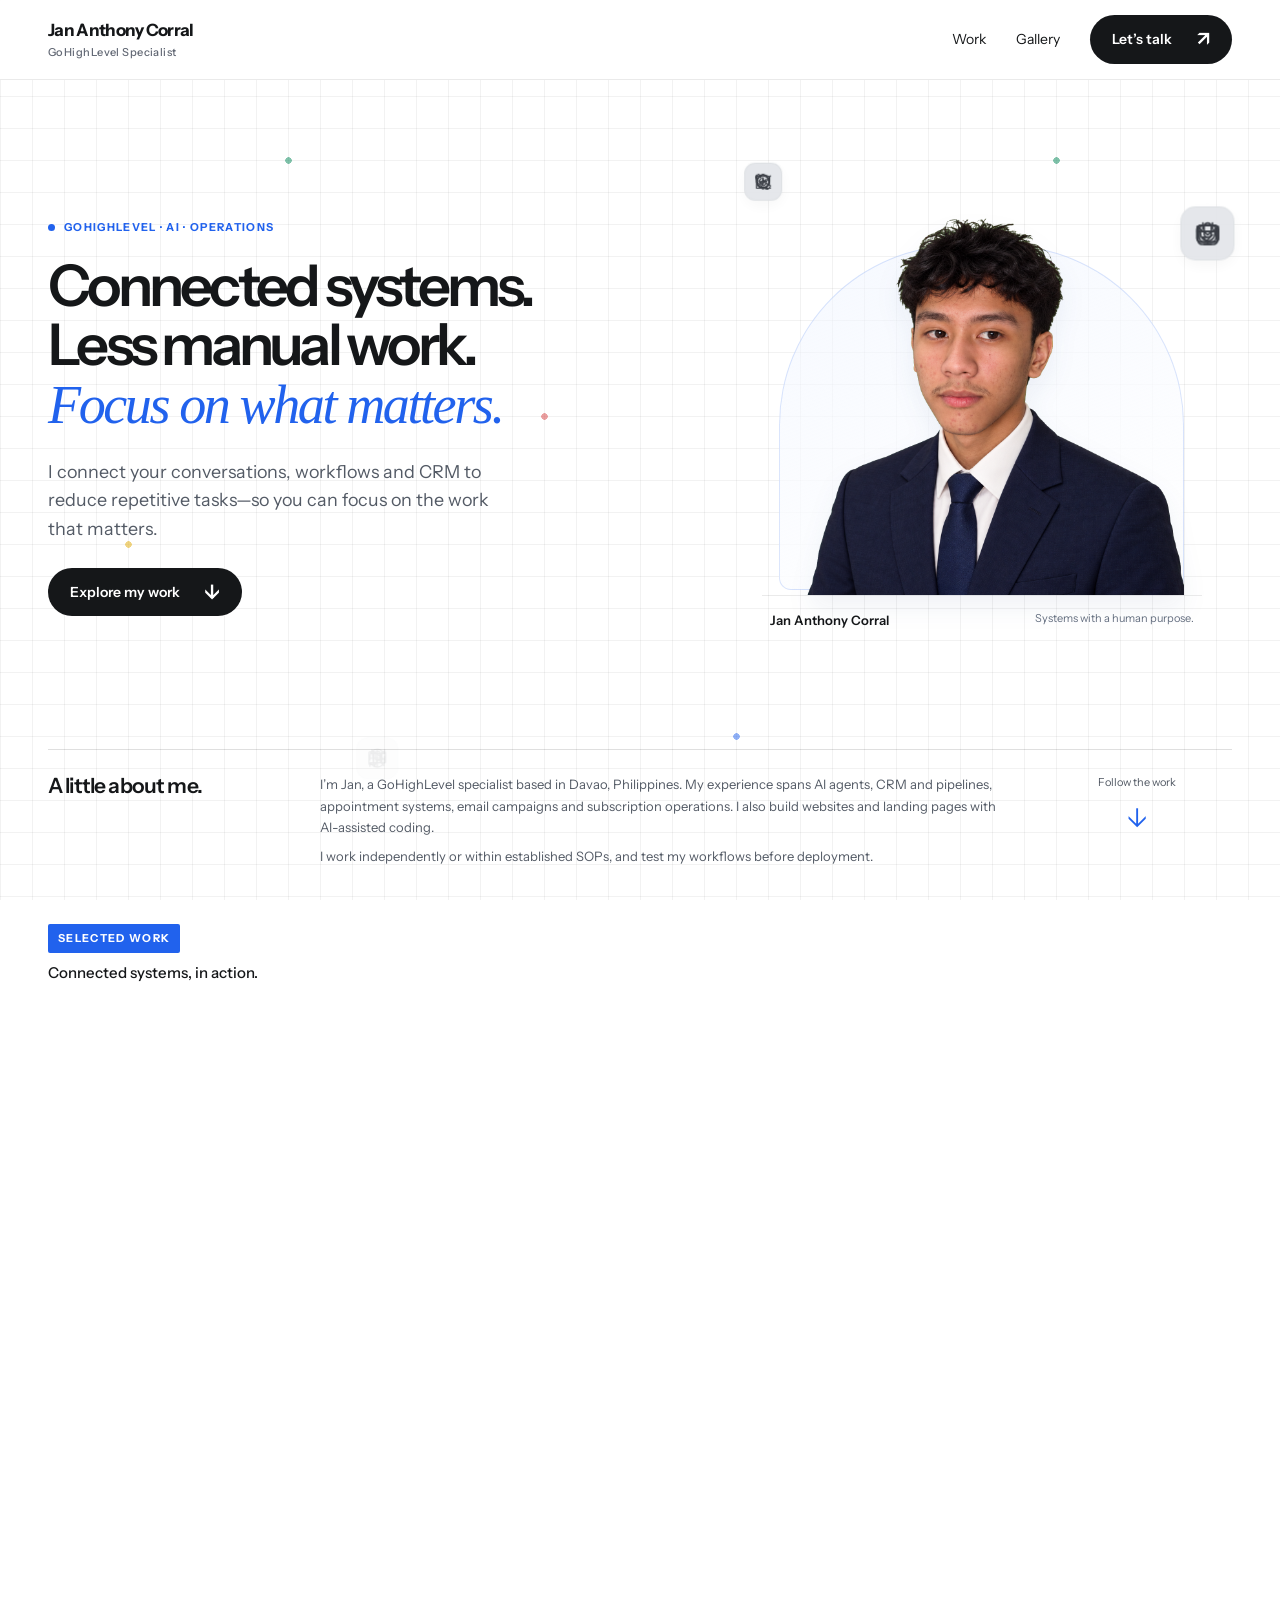
==== commit cc5c6d70: "Showcase Aura and NAMAOS along the homepage path" ====
--- a/index.html
+++ b/index.html
@@ -517,7 +517,7 @@
 @media(max-width:360px){.wrap{width:calc(100% - 24px)}.wordmark{font-size:.75rem}.nav-links{gap:7px!important}nav .nav-contact{padding-inline:10px}.nav-contact svg{display:none}.project-meta{flex-wrap:wrap}.gallery-page #work .project{grid-template-columns:64px minmax(0,1fr)}.gallery-page #work .media-frame{width:64px}}
 </style>
 <link rel="stylesheet" href="assets/whiteboards.css?v=4">
-<link rel="stylesheet" href="assets/home-canvas.css?v=5">
+<link rel="stylesheet" href="assets/home-journey.css?v=6">
 </head>
 <body class="canvas-home">
 <div class="canvas-atmosphere" data-theme="neutral" aria-hidden="true"><div class="ambient-grid-offset"><div class="ambient-grid"></div></div><div class="ambient-position ambient-position-1"><div class="ambient-tile"><svg viewBox="0 0 24 24" fill="none" stroke="currentColor" stroke-width="1.35" stroke-linecap="round" stroke-linejoin="round"><g class="ambient-glyph" data-glyph="neutral"><rect x="5" y="5" width="14" height="14" rx="4"/></g><g class="ambient-glyph" data-glyph="social"><path d="M5 5h14v11H10l-5 4z"/><path d="M8 9h8M8 12h5"/></g><g class="ambient-glyph" data-glyph="voice"><rect x="9" y="3" width="6" height="12" rx="3"/><path d="M6 11v1a6 6 0 0 0 12 0v-1M12 18v3M9 21h6"/></g><g class="ambient-glyph" data-glyph="demo"><rect x="4" y="5" width="16" height="16" rx="3"/><path d="M8 3v5M16 3v5M4 10h16m-12 5 3 3 5-5"/></g><g class="ambient-glyph" data-glyph="payments"><rect x="3" y="5" width="18" height="14" rx="3"/><path d="M3 10h18M7 15h4"/></g><g class="ambient-glyph" data-glyph="discovery"><rect x="3" y="5" width="18" height="14" rx="3"/><path d="m3 6 9 7 9-7"/></g></svg></div></div><div class="ambient-position ambient-position-2"><div class="ambient-tile"><svg viewBox="0 0 24 24" fill="none" stroke="currentColor" stroke-width="1.35" stroke-linecap="round" stroke-linejoin="round"><g class="ambient-glyph" data-glyph="neutral"><path d="M5 7h14M5 12h9M5 17h12"/></g><g class="ambient-glyph" data-glyph="social"><rect x="4" y="6" width="16" height="13" rx="4"/><path d="M12 3v3M8 11v2M16 11v2M9 16h6"/></g><g class="ambient-glyph" data-glyph="voice"><path d="M4 10v4M8 6v12M12 3v18M16 7v10M20 10v4"/></g><g class="ambient-glyph" data-glyph="demo"><rect x="3" y="5" width="5" height="14" rx="1"/><rect x="10" y="5" width="5" height="9" rx="1"/><rect x="17" y="5" width="4" height="12" rx="1"/></g><g class="ambient-glyph" data-glyph="payments"><path d="M4 10a8 8 0 0 1 14-5l2 2M20 3v4h-4M20 14A8 8 0 0 1 6 19l-2-2M4 21v-4h4"/></g><g class="ambient-glyph" data-glyph="discovery"><path d="m6 3 13 10-7 1-3 7zM15 15l4 5"/></g></svg></div></div><div class="ambient-position ambient-position-3"><div class="ambient-tile"><svg viewBox="0 0 24 24" fill="none" stroke="currentColor" stroke-width="1.35" stroke-linecap="round" stroke-linejoin="round"><g class="ambient-glyph" data-glyph="neutral"><circle cx="12" cy="12" r="7"/><path d="M12 8v8M8 12h8"/></g><g class="ambient-glyph" data-glyph="social"><path d="m3 10 18-7-7 18-3-8zM11 13l10-10"/></g><g class="ambient-glyph" data-glyph="voice"><path d="m7 3 3 5-3 3c1 3 3 5 6 6l3-3 5 3c-1 4-4 5-7 3C8 17 4 13 3 7c0-2 1-3 4-4z"/></g><g class="ambient-glyph" data-glyph="demo"><circle cx="12" cy="12" r="8"/><path d="M12 7v5l4 2"/></g><g class="ambient-glyph" data-glyph="payments"><path d="m12 3 8 3v6c0 5-8 9-8 9s-8-4-8-9V6zM8 12l3 3 5-6"/></g><g class="ambient-glyph" data-glyph="discovery"><path d="M4 20V4M4 20h17M8 15l4-5 4 2 5-7"/></g></svg></div></div></div>
@@ -525,7 +525,7 @@
 <main id="top">
 <section class="canvas-hero" aria-labelledby="hero-title"><div class="canvas-hero-main"><div class="canvas-hero-copy"><p class="canvas-eyebrow"><span class="canvas-status"></span> GoHighLevel · AI · Operations</p><h1 id="hero-title">Connected systems.<br>Less manual work.<br><em>Focus on what matters.</em></h1><p class="canvas-lead">I connect your conversations, workflows and CRM to reduce repetitive tasks—so you can focus on the work that matters.</p><a class="canvas-button" href="#work">Explore my work <span aria-hidden="true">↓</span></a></div><figure class="canvas-portrait"><div class="portrait-grid" aria-hidden="true"></div><img src="assets/jan-portrait-transparent.png" alt="Jan Anthony Corral" width="1254" height="1254" fetchpriority="high"><figcaption>Jan Anthony Corral<span>Systems with a human purpose.</span></figcaption></figure></div>
 <div class="canvas-about" id="about"><h2>A little about me.</h2><div><p>I’m Jan, a GoHighLevel specialist based in Davao, Philippines. My experience spans AI agents, CRM and pipelines, appointment systems, email campaigns and subscription operations. I also build websites and landing pages with AI-assisted coding.</p><p>I work independently or within established SOPs, and test my workflows before deployment.</p></div><a href="#work" class="canvas-path-entry" aria-label="Continue down to selected workflows"><span>Follow the work</span>↓</a></div></section>
-<section class="canvas-runway" id="work" aria-label="Selected workflows"><div class="canvas-stage"><div class="canvas-work-heading"><div><span class="canvas-eyebrow canvas-work-label">Selected work</span><p>Connected systems, in action.</p></div></div>
+<section class="canvas-runway" id="work" aria-label="Selected workflows and websites"><div class="canvas-stage"><div class="canvas-work-heading"><div><span class="canvas-eyebrow canvas-work-label">Selected work</span><p class="canvas-work-caption">Connected systems, in action.</p></div></div>
 <div class="canvas-work-intro"><div><span class="canvas-eyebrow">Before you explore</span><p>Showcase overviews are AI-reconstructed to bring multiple workflows together. Original editor captures are available in each breakdown.</p></div></div><div class="canvas-track"><article class="canvas-slide tone-blue" id="work-social" aria-label="Social Media AI: Comments to Smart DMs">
       <div class="canvas-project-copy"><p class="canvas-eyebrow">AI agents & conversations</p><h2>A comment. A conversation. A <span class="canvas-keyword">connection.</span></h2><h3>Social Media AI: Comments to Smart DMs</h3><p class="canvas-description">Facebook and Instagram comments become relevant AI replies. When someone shows interest, conditional routing continues the conversation privately.</p><button class="canvas-link project-toggle" aria-controls="social-ai-details" aria-expanded="false">View breakdown <span aria-hidden="true">↗</span></button></div>
       <div class="canvas-project-visual"><div class="canvas-window"><div class="canvas-window-bar"><span class="canvas-status"></span> GoHighLevel <span>Workflow overview</span></div><img src="assets/social-ai-showcase.svg" alt="Social Media AI: Comments to Smart DMs workflow overview" width="1600" height="1000" loading="lazy"></div><div class="canvas-steps" aria-label="Workflow summary"><span>Post comment</span><span>AI reply</span><span>Conditional DM</span></div></div>
@@ -539,12 +539,26 @@
       <div class="canvas-project-copy"><p class="canvas-eyebrow">Payments & subscriptions</p><h2>Keep the <span class="canvas-keyword">backend in sync.</span></h2><h3>Payments & Subscription Lifecycle</h3><p class="canvas-description">Purchase processing, subscription status and opportunity records work together, with conditional checks and customer and team notifications.</p><button class="canvas-link project-toggle" aria-controls="payments-details" aria-expanded="false">View breakdown <span aria-hidden="true">↗</span></button></div>
       <div class="canvas-project-visual"><div class="canvas-window"><div class="canvas-window-bar"><span class="canvas-status"></span> GoHighLevel <span>Workflow overview</span></div><img src="assets/payments-subscriptions-overview.webp" alt="Payments & Subscription Lifecycle workflow overview" width="1600" height="1000" loading="lazy"></div><div class="canvas-steps" aria-label="Workflow summary"><span>Purchase</span><span>Subscription status</span><span>CRM updates</span></div></div>
     </article><article class="canvas-slide tone-black" id="work-discovery" aria-label="Discovery Email & Engagement-Based Nurture">
-      <div class="canvas-project-copy"><p class="canvas-eyebrow">Email campaigns & lead nurturing</p><h2>Follow the <span class="canvas-keyword">interest.</span></h2><h3>Discovery Email & Engagement-Based Nurture</h3><p class="canvas-description">A discovery email starts the journey. Tracked clicks, replies and bookings update contact fields to identify engaged leads for the wider campaign.</p><button class="canvas-link project-toggle" aria-controls="discovery-email-details" aria-expanded="false">View breakdown <span aria-hidden="true">↗</span></button><div class="canvas-more"><p>More systems. Websites, too.</p><a class="canvas-button" href="gallery.html">Explore the gallery <span aria-hidden="true">↗</span></a></div></div>
+      <div class="canvas-project-copy"><p class="canvas-eyebrow">Email campaigns & lead nurturing</p><h2>Follow the <span class="canvas-keyword">interest.</span></h2><h3>Discovery Email & Engagement-Based Nurture</h3><p class="canvas-description">A discovery email starts the journey. Tracked clicks, replies and bookings update contact fields to identify engaged leads for the wider campaign.</p><button class="canvas-link project-toggle" aria-controls="discovery-email-details" aria-expanded="false">View breakdown <span aria-hidden="true">↗</span></button><div class="canvas-more"><p>From systems to websites.</p><a class="canvas-button" href="#work-aura">See the websites <span aria-hidden="true">↓</span></a></div></div>
       <div class="canvas-project-visual"><div class="canvas-window"><div class="canvas-window-bar"><span class="canvas-status"></span> GoHighLevel <span>Workflow overview</span></div><img src="assets/discovery-email-showcase.svg" alt="Discovery Email & Engagement-Based Nurture workflow overview" width="1600" height="1000" loading="lazy"></div><div class="canvas-steps" aria-label="Workflow summary"><span>Discovery email</span><span>Engagement</span><span>Contact status</span></div></div>
     </article>
+<article class="canvas-slide canvas-website tone-blue" id="work-aura" aria-label="Aura Assistant Website">
+<div class="canvas-project-copy"><p class="canvas-eyebrow">Websites · Website revamp</p><h2>A clearer story.<br>A stronger <span class="canvas-keyword">first impression.</span></h2><h3>Aura Assistant Website</h3><p class="canvas-description">I revamped an existing AI receptionist website with clearer structure, visuals and service messaging, using AI-assisted coding.</p><div class="canvas-website-links"><button class="canvas-link project-toggle" aria-controls="aura-details" aria-expanded="false">View breakdown <span aria-hidden="true">↗</span></button><a class="canvas-link" href="https://auraassistant.com" target="_blank" rel="noopener noreferrer">Visit live website <span aria-hidden="true">↗</span></a></div><a class="canvas-next-site" href="#work-namaos">Next website: NAMAOS <span aria-hidden="true">→</span></a></div>
+<div class="canvas-project-visual"><div class="canvas-window"><div class="canvas-window-bar"><span class="canvas-status"></span>Aura Assistant<span>Website preview</span></div><video muted loop playsinline controls preload="metadata" aria-label="Aura Assistant website scrolling preview"><source src="assets/aura-assistant-website-scroll.mp4" type="video/mp4"></video></div></div></article>
+<article class="canvas-slide canvas-website tone-black" id="work-namaos" aria-label="NAMAOS Website">
+<div class="canvas-project-copy"><p class="canvas-eyebrow">Websites · Website build</p><h2>From a starting point<br>to a complete <span class="canvas-keyword">experience.</span></h2><h3>NAMAOS Website</h3><p class="canvas-description">I expanded a short HTML reference into a complete service website, developing its structure, content and supporting visuals with AI-assisted coding.</p><div class="canvas-website-links"><button class="canvas-link project-toggle" aria-controls="namaos-details" aria-expanded="false">View breakdown <span aria-hidden="true">↗</span></button><a class="canvas-link" href="https://www.namaos.com" target="_blank" rel="noopener noreferrer">Visit live website <span aria-hidden="true">↗</span></a></div><div class="canvas-more"><p>Explore all my work.</p><a class="canvas-button" href="gallery.html">Explore the gallery <span aria-hidden="true">↗</span></a></div></div>
+<div class="canvas-project-visual"><div class="canvas-window"><div class="canvas-window-bar"><span class="canvas-status"></span>NAMAOS<span>Website preview</span></div><video muted loop playsinline controls preload="metadata" aria-label="NAMAOS website scrolling preview"><source src="assets/namaos-website-scroll.mp4" type="video/mp4"></video></div></div></article>
 <section class="canvas-contact tone-blue" id="contact" aria-labelledby="contact-title"><div class="canvas-contact-path" aria-hidden="true">↓</div><div class="canvas-contact-main"><p class="canvas-eyebrow">Let’s connect</p><h2 id="contact-title">Your next system.<br><em>Let’s build it.</em></h2><p>Open to remote opportunities in GoHighLevel, AI agents, CRM operations and websites.</p><a class="canvas-button" href="mailto:corralanthonyjan@gmail.com">Email me <span aria-hidden="true">↗</span></a><a class="canvas-email" href="mailto:corralanthonyjan@gmail.com">corralanthonyjan@gmail.com</a></div><footer class="canvas-footer"><div><strong>Jan Anthony Corral</strong><span>Davao, Philippines</span></div><p>GoHighLevel Specialist<br>© 2026 Jan Anthony Corral</p><a href="#top">Back to top ↑</a><!-- CV download reserved until the file is ready. --></footer></section>
 </div></div></section>
-<div class="project-panel" id="social-ai-details" inert></div><div class="project-panel" id="voice-ai-details" inert></div><div class="project-panel" id="lifecycle-details" inert></div><div class="project-panel" id="payments-details" inert></div><div class="project-panel" id="discovery-email-details" inert></div></main>
+<div class="project-panel" id="social-ai-details" inert></div><div class="project-panel" id="voice-ai-details" inert></div><div class="project-panel" id="lifecycle-details" inert></div><div class="project-panel" id="payments-details" inert></div><div class="project-panel" id="discovery-email-details" inert></div><div class="project-panel" id="aura-details" inert>
+              <div class="panel-inner">
+                <div class="panel-content">
+                  <div><h4>Starting point</h4><p>An existing live website was already in place and needed a clearer, more complete presentation.</p></div>
+                  <div><h4>My contribution</h4><p>I carried out the website revamp independently, improving page structure, section presentation and how the service is communicated across the site.</p></div>
+                  <div><h4>Implementation</h4><p>I used AI-assisted coding to implement and refine the changes, taking responsibility for the website revamp from the existing site to the version shown here.</p></div>
+                </div>
+              </div>
+            </div><div class="project-panel" id="namaos-details" inert><div class="panel-inner"><div class="panel-content"><div><h4>Starting point</h4><p>I was given a short, single-page HTML reference containing the theme, colors, logo and key content points. It had no supporting visuals.</p></div><div><h4>My contribution</h4><p>I expanded that reference into the website shown here, developing its page structure, elaborating the content and adding visuals to present NAMAOS’s services and guide visitors toward a demo or assessment.</p></div><div><h4>Implementation</h4><p>I used AI-assisted coding to build and refine the expanded site, carrying the supplied visual direction and core content through to the finished presentation.</p></div></div></div></div></main>
 <dialog class="breakdown-dialog" id="breakdown-dialog" aria-labelledby="breakdown-title">
   <header class="dialog-heading"><h2 id="breakdown-title">Detailed Breakdown</h2><button type="button" class="dialog-x" aria-label="Close breakdown">×</button></header>
   <div class="breakdown-body"></div>
@@ -622,12 +636,12 @@
 });
 [breakdown,viewer].forEach(d=>d.addEventListener('click',e=>{if(e.target===d){const r=d.getBoundingClientRect();if(e.clientX<r.left||e.clientX>r.right||e.clientY<r.top||e.clientY>r.bottom)closePopup(d)}}));
 window.addEventListener('resize',()=>{if(viewer.open)fit()});
-document.querySelectorAll('video').forEach(video=>{new IntersectionObserver(([entry])=>{if(entry.isIntersecting)video.play().catch(()=>{});else video.pause()},{threshold:.4}).observe(video)});
+document.querySelectorAll('video').forEach(video=>{new IntersectionObserver(([entry])=>{if(entry.isIntersecting&&!matchMedia('(prefers-reduced-motion: reduce)').matches)video.play().catch(()=>{});else video.pause()},{threshold:.4}).observe(video)});
 
 // Match the animated border radius to the actual pill height.
 document.querySelectorAll('.cta-ring').forEach(svg=>{const fit=()=>{const radius=(svg.clientHeight-1)/2;svg.querySelectorAll('rect').forEach(rect=>{rect.setAttribute('rx',radius);rect.setAttribute('ry',radius)})};new ResizeObserver(fit).observe(svg);fit()});
 </script>
-<script src="assets/home-canvas.js?v=5"></script>
+<script src="assets/home-journey.js?v=6"></script>
 </body>
 </html>
 
--- a/assets/home-journey.css
+++ b/assets/home-journey.css
@@ -0,0 +1,126 @@
+/* Homepage canvas. Shared gallery and breakdown styles remain independent. */
+.canvas-home{--ink:#151719;--blue:#2162ed;--muted:#535a65;--paper:#fff;--white:#fff;background:#fff;color:var(--ink);font-size:16px;background-image:linear-gradient(#00000009 1px,transparent 1px),linear-gradient(90deg,#00000009 1px,transparent 1px);background-size:32px 32px}
+.canvas-home main>section{padding:0}.canvas-home h1,.canvas-home h2,.canvas-home h3{font-weight:600}.canvas-home em{font-style:normal;color:var(--blue)}
+.canvas-nav{height:80px;position:sticky;top:0;z-index:30;background:#ffffffef;border-bottom:1px solid #00000015;backdrop-filter:blur(14px)}
+.canvas-nav nav{width:min(1400px,calc(100% - 96px));height:100%;margin:auto;min-height:0}.canvas-wordmark{font-weight:700;font-size:17px;line-height:1.3;letter-spacing:-.04em}.canvas-wordmark span{display:block;font-size:11px;font-weight:500;letter-spacing:.04em;color:#626874;margin-top:4px}.canvas-nav-links{display:flex;align-items:center;gap:30px;font-size:14px}.canvas-nav a:hover{color:var(--blue)}
+.canvas-button{display:inline-flex;align-items:center;justify-content:center;gap:24px;padding:13px 22px;min-height:48px;border-radius:30px;background:#151719;color:#fff!important;font-size:14px;font-weight:600;position:relative;overflow:hidden;isolation:isolate;transition:background .2s,transform .2s}.canvas-button:after{content:'';position:absolute;inset:-60%;background:linear-gradient(90deg,transparent 44%,#ffffff55 50%,transparent 56%);transform:translateX(-100%) rotate(25deg);pointer-events:none}.canvas-button:is(:hover,:focus-visible){background:#2162ed;transform:translateY(-2px)}.canvas-button:is(:hover,:focus-visible):after{transform:translateX(100%) rotate(25deg);transition:transform .7s}.canvas-button span{font-size:20px;line-height:1}
+.canvas-hero{max-width:1400px;margin:auto;min-height:calc(100svh - 80px);padding:32px 48px 0!important;display:flex;flex-direction:column;justify-content:center}.canvas-hero-main{display:grid;grid-template-columns:1.2fr 1fr;gap:7%;align-items:center;flex:1}.canvas-eyebrow{font-size:11px;line-height:1.5;letter-spacing:.12em;text-transform:uppercase;font-weight:700;color:var(--accent,var(--blue));margin:0 0 20px;display:flex;align-items:center;gap:9px}.canvas-status{display:inline-block;width:7px;height:7px;border-radius:50%;background:var(--accent,var(--blue));flex-shrink:0}
+.canvas-hero h1{font-size:clamp(42px,5.3vw,78px);line-height:1.02;letter-spacing:-.065em;margin:0 0 24px;max-width:750px}.canvas-lead{font-size:clamp(16px,1.4vw,19px);line-height:1.6;max-width:460px;color:#535a65;margin-bottom:24px}.canvas-portrait{margin:0;position:relative;align-self:center;max-width:440px;justify-self:center;width:100%;isolation:isolate}.canvas-portrait img{width:100%;height:min(45vh,440px);object-fit:contain;object-position:bottom;position:relative;filter:drop-shadow(0 12px 12px #142b6b10)}.portrait-grid{position:absolute;inset:12% 4% 12%;border:1px solid #2162ed28;border-radius:180px 180px 12px 12px;background:linear-gradient(160deg,#eaf1ff70,#fff);z-index:-1}.canvas-portrait figcaption{border-top:1px solid #00000015;padding:14px 8px;font-weight:600;font-size:13px;display:flex;justify-content:space-between;gap:12px}.canvas-portrait figcaption span{font-size:11px;color:#667080;font-weight:400}
+.canvas-about{border-top:1px solid #00000020;display:grid;grid-template-columns:.7fr 2fr .55fr;gap:30px;padding:24px 0 26px;align-items:start;margin-top:26px}.canvas-about h2{font-size:21px;letter-spacing:-.04em;margin:0}.canvas-about p{font-size:13px;color:#535a65;line-height:1.65;margin:0 0 7px}.canvas-path-entry{display:flex;flex-direction:column;align-items:center;gap:6px;color:var(--blue);font-size:26px}.canvas-path-entry span{font-size:11px;color:#535a65}
+.canvas-runway{position:relative;--stage-height:calc(100svh - 80px)}.canvas-stage{overflow:clip;position:relative}.canvas-work-heading,.canvas-work-bottom{display:flex;justify-content:space-between;gap:20px;padding:24px 48px;position:relative;z-index:2}.canvas-work-heading p{font-size:15px;font-weight:500;margin:0}.canvas-work-heading .canvas-eyebrow{margin:0 0 4px}.canvas-scroll-hint{font-size:12px;color:#667080;align-self:center}.canvas-scroll-hint span{padding-left:12px;font-size:20px}
+.canvas-slide{--accent:#2162ed;--tint:#edf3ff;padding:34px 48px;display:grid;grid-template-columns:.9fr 1.15fr;align-items:center;gap:7%;min-width:0;position:relative}.tone-green{--accent:#008555;--tint:#eaf8f0}.tone-yellow{--accent:#916900;--tint:#fff8de}.tone-red{--accent:#d53f40;--tint:#fff0f0}.tone-black{--accent:#17191c;--tint:#f1f2f4}.canvas-slide h2{font-size:clamp(34px,4.1vw,64px);line-height:1.04;letter-spacing:-.055em;max-width:620px;margin:0 0 24px}.canvas-slide h3{font-size:16px;line-height:1.4;letter-spacing:-.02em;margin:0 0 10px}.canvas-description{font-size:15px;color:#535a65;line-height:1.65;max-width:460px;margin:0 0 18px}.canvas-link{background:none;border:0;border-bottom:1px solid var(--accent);color:var(--accent);font-weight:600;padding:8px 0;min-height:44px;cursor:pointer;display:inline-flex;gap:24px;font-size:13px}.canvas-link:hover{color:#151719}.canvas-project-visual{position:relative;padding:24px 20px;background:var(--tint);border:1px solid color-mix(in srgb,var(--accent) 18%,transparent);border-radius:16px}.canvas-window{background:#fff;border:1px solid #00000018;border-radius:8px;overflow:hidden;box-shadow:0 16px 40px #1420340a}.canvas-window-bar{display:flex;align-items:center;gap:8px;padding:12px 15px;font-size:11px;border-bottom:1px solid #00000012;color:#535a65}.canvas-window-bar>span:last-child{margin-left:auto;font-size:10px}.canvas-window img{width:100%;height:clamp(180px,28vh,330px);object-fit:contain}.canvas-steps{display:flex;align-items:center;justify-content:center;gap:22px;margin-top:20px}.canvas-steps>span{position:relative;font-size:10px;font-weight:600;text-align:center;background:#fff;border:1px solid #00000010;padding:8px;border-radius:5px;flex:1}.canvas-steps>span:not(:last-child):after{content:'→';position:absolute;left:100%;width:22px;color:var(--accent)}
+.canvas-more{margin-top:20px;padding-top:16px;border-top:1px solid #00000018;display:flex;align-items:center;gap:20px}.canvas-more p{font-size:13px;margin:0;max-width:120px}.canvas-more .canvas-button{padding:10px 16px;min-height:44px;font-size:12px;gap:12px;white-space:nowrap}
+.canvas-work-bottom{align-items:center;border-top:1px solid #00000012}.canvas-work-bottom>p{font-size:10px;line-height:1.6;max-width:560px;color:#68707b;margin:0}.canvas-controls{display:flex;align-items:center;gap:16px}.canvas-controls button{border:1px solid #00000024;border-radius:50%;background:white;width:40px;height:40px;cursor:pointer;color:#151719}.canvas-controls button:hover{background:#151719;color:white}.canvas-controls button:disabled{opacity:.3;cursor:default}.canvas-current{font-size:11px;min-width:90px;text-align:center}
+.canvas-contact{padding:50px 48px 0!important;display:flex;flex-direction:column;justify-content:space-between;position:relative;min-height:calc(100svh - 80px);background:radial-gradient(ellipse at 80% 40%,#2162ed0b,transparent 65%)}.canvas-contact-path{position:absolute;top:10px;right:14%;color:#2162ed;font-size:32px}.canvas-contact-main{margin:auto 0;padding:20px 0}.canvas-contact h2{font-size:clamp(44px,6.5vw,92px);line-height:1.05;letter-spacing:-.06em;margin:0 0 22px}.canvas-contact-main>p:not(.canvas-eyebrow){max-width:460px;color:#535a65;font-size:16px}.canvas-email{display:block;margin-top:20px;color:#535a65;font-size:14px;overflow-wrap:anywhere}.canvas-email:hover{color:#2162ed}.canvas-footer{background:none;padding:24px 0;border-top:1px solid #00000020;display:flex;justify-content:space-between;align-items:center;gap:25px;font-size:12px}.canvas-footer strong,.canvas-footer span{display:block}.canvas-footer span,.canvas-footer p{color:#667080;font-size:11px;margin:0}.canvas-footer>a{font-size:12px}
+/* Scroll enhancement retains ordinary vertical content without JavaScript. */
+.canvas-enhanced .canvas-stage{height:var(--stage-height);position:sticky;top:80px}.canvas-enhanced .canvas-track{position:absolute;top:0;left:0;width:500%;height:100%;display:flex;will-change:transform;background-image:linear-gradient(#00000009 1px,transparent 1px),linear-gradient(90deg,#00000009 1px,transparent 1px);background-size:32px 32px;background-color:#fff}.canvas-enhanced .canvas-slide{flex:0 0 20%;width:20%;height:100%;padding-top:112px;padding-bottom:105px}.canvas-enhanced .canvas-slide:after{content:'→';position:absolute;right:0;top:50%;font-size:24px;color:var(--accent);opacity:.6}.canvas-enhanced .canvas-slide:last-of-type:after{content:'↓';right:14%;top:auto;bottom:84px}.canvas-enhanced .canvas-contact{position:absolute;left:80%;top:100%;width:20%;height:100%;min-height:0}.canvas-enhanced .canvas-work-heading{position:absolute;inset:0 0 auto}.canvas-enhanced .canvas-work-bottom{position:absolute;inset:auto 0 0;background:#ffffffed}.canvas-stage.is-contact>.canvas-work-heading,.canvas-stage.is-contact>.canvas-work-bottom{visibility:hidden;pointer-events:none}
+@media(min-width:1500px){.canvas-slide,.canvas-contact{padding-inline:max(70px,calc((100vw - 1400px)/2))!important}.canvas-work-heading,.canvas-work-bottom{padding-inline:max(70px,calc((100vw - 1400px)/2))}}
+@media(max-width:900px){.canvas-nav nav{width:calc(100% - 40px)}.canvas-hero{padding:28px 24px 0!important}.canvas-hero-main{gap:25px}.canvas-about{grid-template-columns:.8fr 2fr;gap:20px}.canvas-path-entry{display:none}.canvas-slide{gap:30px;padding-inline:24px}.canvas-work-heading,.canvas-work-bottom{padding-inline:24px}.canvas-more{gap:10px}.canvas-more p{font-size:11px}.canvas-contact{padding-inline:24px!important}}
+@media(max-width:700px){.canvas-nav{height:68px}.canvas-nav nav{gap:10px;width:calc(100% - 32px)}.canvas-wordmark{font-size:13px}.canvas-wordmark span{font-size:9px}.canvas-nav-links{gap:15px;font-size:12px}.canvas-nav-links .canvas-button{min-height:38px;padding:9px 13px;font-size:11px;gap:8px}.canvas-nav-links .canvas-button span{font-size:14px}.canvas-hero{min-height:auto;padding-top:32px!important}.canvas-hero-main{grid-template-columns:1fr 110px;gap:12px;align-items:start}.canvas-hero h1{font-size:clamp(33px,6.4vw,45px);margin-bottom:18px}.canvas-hero .canvas-eyebrow{font-size:9px;margin-bottom:17px}.canvas-lead{font-size:14px;grid-column:1/-1}.canvas-portrait{margin-top:40px}.canvas-portrait img{height:155px}.canvas-portrait figcaption{font-size:10px;display:block;padding:9px 0}.canvas-portrait figcaption span{display:none}.canvas-hero .canvas-button{font-size:12px;gap:16px;padding:10px 17px;min-height:44px}.canvas-about{grid-template-columns:1fr;margin-top:30px;padding:20px 0 30px;gap:10px}.canvas-about h2{font-size:18px}.canvas-about p{font-size:12px}.canvas-runway{--stage-height:calc(100svh - 68px)}.canvas-enhanced .canvas-stage{top:68px}.canvas-work-heading{padding:18px 20px}.canvas-work-heading p{font-size:13px}.canvas-work-heading .canvas-eyebrow{font-size:9px}.canvas-scroll-hint{font-size:10px}.canvas-scroll-hint span{padding-left:4px}.canvas-slide{grid-template-columns:1fr;gap:17px;padding:20px;align-content:center}.canvas-enhanced .canvas-slide{padding:90px 20px 110px}.canvas-slide .canvas-eyebrow{font-size:9px;margin-bottom:10px}.canvas-slide h2{font-size:32px;max-width:450px;margin-bottom:12px}.canvas-slide h3{font-size:12px;margin-bottom:6px}.canvas-description{font-size:12px;line-height:1.5;margin-bottom:5px}.canvas-link{font-size:12px;min-height:38px;padding:6px 0}.canvas-project-visual{padding:10px;border-radius:10px}.canvas-window img{height:130px}.canvas-window-bar{font-size:9px;padding:7px 9px}.canvas-window-bar>span:last-child{font-size:8px}.canvas-steps{margin-top:8px;gap:14px}.canvas-steps>span{font-size:8px;padding:5px}.canvas-steps>span:not(:last-child):after{width:14px}.canvas-more{margin-top:8px;padding-top:9px;justify-content:space-between}.canvas-more .canvas-button{font-size:11px;padding:8px 13px;min-height:38px}.canvas-more p{max-width:none}.canvas-work-bottom{padding:10px 20px;display:flex;flex-direction:column-reverse;gap:7px;align-items:stretch}.canvas-work-bottom>p{font-size:8px;line-height:1.4;max-width:none}.canvas-controls{justify-content:space-between}.canvas-controls button{width:32px;height:32px}.canvas-enhanced .canvas-slide:last-of-type:after{bottom:92px;font-size:18px}.canvas-contact{padding:45px 24px 0!important;min-height:calc(100svh - 68px)}.canvas-contact h2{font-size:44px}.canvas-contact-main>p:not(.canvas-eyebrow){font-size:14px}.canvas-email{font-size:12px}.canvas-footer{flex-wrap:wrap;gap:15px;padding:20px 0}.canvas-footer>a{font-size:11px}.canvas-footer p{font-size:10px}}
+@media(max-width:360px){.canvas-nav-links{gap:10px}.canvas-nav-links .canvas-button{font-size:10px}.canvas-hero-main{grid-template-columns:1fr 85px}.canvas-hero h1{font-size:30px}.canvas-portrait img{height:125px}.canvas-slide h2{font-size:28px}.canvas-window img{height:100px}.canvas-project-visual{padding:8px}.canvas-slide{gap:12px}.canvas-work-heading p{font-size:12px}}
+@media(prefers-reduced-motion:reduce){html{scroll-behavior:auto}.canvas-button,.canvas-button:after{transition:none!important;transform:none!important}.canvas-scroll-hint{display:none}}
+.canvas-home:not(.canvas-enhanced) .canvas-controls{display:none}.canvas-home:not(.canvas-enhanced) .canvas-slide{min-height:70vh;border-top:1px solid #00000015}.canvas-home:not(.canvas-enhanced) .canvas-scroll-hint{display:none}
+body.canvas-home #work{padding:0!important;max-width:none!important}
+body.canvas-home #work .canvas-slide h2{font-size:clamp(34px,4.1vw,64px);line-height:1.04;letter-spacing:-.055em}
+.canvas-enhanced .canvas-slide:before{content:'';position:absolute;left:0;right:0;bottom:82px;border-top:1px solid color-mix(in srgb,var(--accent) 25%,transparent);pointer-events:none}
+.canvas-enhanced .canvas-slide:last-of-type:before{right:14%;height:22px;border-right:1px solid #15171940;border-radius:0 14px 0 0;bottom:60px}
+@media(max-width:700px){body.canvas-home #work .canvas-slide h2{font-size:32px}.canvas-enhanced .canvas-slide:before{bottom:104px}.canvas-enhanced .canvas-slide:last-of-type:before{bottom:86px}}
+@media(max-width:360px){body.canvas-home #work .canvas-slide h2{font-size:28px}}
+body.canvas-home #work .canvas-contact h2{font-size:clamp(44px,6.5vw,92px);line-height:1.05;letter-spacing:-.06em}
+@media(max-width:700px){body.canvas-home #work .canvas-contact h2{font-size:44px}}
+@media(max-width:700px) and (max-height:740px){
+ .canvas-enhanced .canvas-slide{padding-top:86px;padding-bottom:100px;gap:12px}
+ body.canvas-home #work .canvas-slide h2{font-size:28px;margin-bottom:10px}
+ .canvas-slide .canvas-eyebrow{margin-bottom:7px}.canvas-slide h3{font-size:11px}
+ .canvas-description{font-size:11.5px;line-height:1.45}
+ .canvas-window img{height:85px}.canvas-steps{display:none}
+ .canvas-work-heading{padding-block:14px}.canvas-more{margin-top:7px;padding-top:8px}
+}
+
+
+/* A continuously travelling background, independent of page navigation. */
+.canvas-home{background-image:none;isolation:isolate}.canvas-home>main{position:relative;z-index:1}.canvas-enhanced .canvas-track{background:transparent}
+.canvas-atmosphere{--ambient-color:#e2e5e9;--ambient-ink:#242830;position:fixed;inset:0;z-index:0;overflow:clip;pointer-events:none;contain:strict;background:#fff}
+.ambient-grid-offset{position:absolute;inset:-96px;transform:translate3d(var(--grid-x,0px),var(--grid-y,0px),0);will-change:transform}
+.ambient-grid{position:absolute;inset:-800px;background-image:radial-gradient(circle at 96.5px 96.5px,#2162ed80 0 3px,transparent 3.5px),radial-gradient(circle at 416.5px 288.5px,#00855580 0 3px,transparent 3.5px),radial-gradient(circle at 672.5px 544.5px,#d53f4080 0 3px,transparent 3.5px),radial-gradient(circle at 256.5px 672.5px,#e5b62b99 0 3px,transparent 3.5px),linear-gradient(#0000000d 1px,transparent 1px),linear-gradient(90deg,#0000000d 1px,transparent 1px);background-size:768px 768px,768px 768px,768px 768px,768px 768px,32px 32px,32px 32px;animation:ambient-drift 192s linear infinite;will-change:transform}
+@keyframes ambient-drift{to{transform:translate3d(768px,768px,0)}}
+.ambient-position{position:absolute;top:0;left:0;will-change:transform;opacity:.9;transition:opacity .25s ease}
+.ambient-position.is-behind-copy{opacity:.09}
+.ambient-tile{width:54px;height:54px;border:1px solid #00000008;border-radius:15px;display:grid;place-items:center;color:var(--ambient-ink);background:var(--ambient-color);box-shadow:0 5px 18px #0000000c;animation:ambient-turn 76s linear infinite;transition:color .6s ease,background-color .6s ease}
+.ambient-position-2 .ambient-tile{width:42px;height:42px;border-radius:12px;animation-duration:91s;animation-direction:reverse;animation-delay:-17s}
+.ambient-position-3 .ambient-tile{width:38px;height:38px;border-radius:11px;animation-duration:109s;animation-delay:-38s}
+.ambient-tile svg{width:55%;height:55%;overflow:visible}.ambient-glyph{opacity:0;transition:opacity .45s ease}
+@keyframes ambient-turn{from{transform:rotate(-12deg)}to{transform:rotate(348deg)}}
+.canvas-atmosphere[data-theme="social"]{--ambient-color:#2162ed;--ambient-ink:#fff}.canvas-atmosphere[data-theme="voice"]{--ambient-color:#008555;--ambient-ink:#fff}.canvas-atmosphere[data-theme="demo"]{--ambient-color:#f2c94c;--ambient-ink:#17191c}.canvas-atmosphere[data-theme="payments"]{--ambient-color:#d53f40;--ambient-ink:#fff}.canvas-atmosphere[data-theme="discovery"]{--ambient-color:#17191c;--ambient-ink:#fff}
+.canvas-atmosphere[data-theme="neutral"] [data-glyph="neutral"]{opacity:1}
+.canvas-atmosphere[data-theme="social"] [data-glyph="social"]{opacity:1}
+.canvas-atmosphere[data-theme="voice"] [data-glyph="voice"]{opacity:1}
+.canvas-atmosphere[data-theme="demo"] [data-glyph="demo"]{opacity:1}
+.canvas-atmosphere[data-theme="payments"] [data-glyph="payments"]{opacity:1}
+.canvas-atmosphere[data-theme="discovery"] [data-glyph="discovery"]{opacity:1}
+@media(max-width:700px){.ambient-tile{width:34px;height:34px;border-radius:10px}.ambient-position-2 .ambient-tile{width:28px;height:28px;border-radius:8px}.ambient-position-3{display:none}}
+@media(prefers-reduced-motion:reduce){.ambient-grid,.ambient-tile{animation:none!important}.ambient-grid-offset,.ambient-position{transform:none!important;will-change:auto}.ambient-position{transition:none}.ambient-position-1{left:auto;right:3%;top:20%}.ambient-position-2{left:2%;top:auto;bottom:17%}.ambient-position-3{left:53%;top:14%}.ambient-glyph,.ambient-tile{transition:none}}
+@media print{.canvas-atmosphere{display:none}}
+
+/* One brief introduction; workflow slides keep only their navigation. */
+.canvas-keyword{color:var(--accent)}
+.tone-black .canvas-keyword{color:#fff;background:#17191c;padding:0 .1em;border-radius:3px;box-decoration-break:clone;-webkit-box-decoration-break:clone}
+.canvas-work-intro{padding:30px 24px 42px;text-align:center;scroll-margin-top:90px}
+.canvas-work-intro>div{max-width:510px;margin:auto}.canvas-work-intro .canvas-eyebrow{justify-content:center;margin-bottom:12px}
+.canvas-work-intro p{font-size:16px;line-height:1.7;color:#535a65;margin:0;text-wrap:pretty}
+.canvas-enhanced .canvas-work-intro{position:absolute;inset:0;display:grid;place-items:center;z-index:3;pointer-events:none;padding:32px;visibility:hidden;will-change:opacity,filter,transform}
+.canvas-enhanced .canvas-stage.is-intro .canvas-work-bottom{visibility:hidden;pointer-events:none}
+.canvas-work-bottom{justify-content:flex-end;background:transparent!important;border-top:0;padding-block:18px}
+.canvas-controls{background:#ffffffd9;border:1px solid #0000000b;border-radius:28px;padding:5px 7px;backdrop-filter:blur(8px)}
+@media(max-width:700px){.canvas-work-bottom{align-items:flex-end;padding:10px 20px}.canvas-controls{gap:12px}.canvas-work-intro p{font-size:14px}.canvas-work-intro .canvas-eyebrow{font-size:10px}}
+@media(prefers-reduced-motion:reduce){.canvas-work-intro{filter:none!important;transform:none!important}}
+.tone-black .canvas-keyword{margin-left:.06em}
+
+/* A quiet italic accent and a color-matched Selected work marker. */
+.canvas-home .canvas-keyword,.canvas-home h1 em,.canvas-home .canvas-contact h2 em{font-family:Georgia,"Times New Roman",serif;font-style:italic;font-weight:500;letter-spacing:-.045em}
+.canvas-hero h1{font-size:clamp(40px,4.5vw,70px)}
+.canvas-hero h1 em{font-size:.94em}
+.canvas-stage{--label-color:#2162ed;--label-ink:#fff}
+.canvas-stage[data-theme="voice"]{--label-color:#008555}
+.canvas-stage[data-theme="demo"]{--label-color:#f2c94c;--label-ink:#17191c}
+.canvas-stage[data-theme="payments"]{--label-color:#d53f40}
+.canvas-stage[data-theme="discovery"]{--label-color:#17191c}
+.canvas-work-heading .canvas-work-label{display:inline-block;background:var(--label-color);color:var(--label-ink);padding:6px 10px;border-radius:2px;margin-bottom:8px;transition:background-color .4s,color .4s}
+.canvas-enhanced .canvas-slide::before,.canvas-enhanced .canvas-slide::after{display:none}
+@media(max-width:700px){.canvas-hero h1{font-size:clamp(30px,6.4vw,45px)}.canvas-work-heading .canvas-work-label{padding:5px 8px;margin-bottom:6px}}
+@media(prefers-reduced-motion:reduce){.canvas-work-heading .canvas-work-label{transition:none}}
+
+/* Two website stops extend the canvas beneath the final workflow. */
+.canvas-enhanced .canvas-track{width:600%;display:block}
+.canvas-enhanced .canvas-slide{position:absolute;top:0;left:calc(var(--column)*100%/6);width:calc(100%/6)}
+#work-social{--column:0}#work-voice{--column:1}#work-demo{--column:2}#work-payments{--column:3}#work-discovery{--column:4}#work-aura{--column:4}#work-namaos{--column:5}
+.canvas-enhanced .canvas-website{top:100%}
+.canvas-enhanced .canvas-contact{left:calc(500%/6);top:200%;width:calc(100%/6)}
+.canvas-website{grid-template-columns:1.15fr .9fr}
+.canvas-website .canvas-project-visual{order:-1}
+.canvas-website .canvas-window video{display:block;width:100%;aspect-ratio:16/9;max-height:46vh;object-fit:contain;background:#0c1423}
+.canvas-website-links{display:flex;flex-wrap:wrap;gap:8px 20px}
+.canvas-next-site{display:inline-flex;gap:14px;align-items:center;margin-top:22px;font-size:12px;font-weight:600;color:var(--accent);min-height:40px}
+.canvas-next-site:hover{text-decoration:underline}
+.canvas-stage[data-theme="aura"]{--label-color:#2162ed}
+.canvas-stage[data-theme="namaos"]{--label-color:#17191c}
+.canvas-atmosphere[data-theme="aura"]{--ambient-color:#2162ed;--ambient-ink:#fff}
+.canvas-atmosphere[data-theme="namaos"]{--ambient-color:#17191c;--ambient-ink:#fff}
+.canvas-atmosphere:is([data-theme="aura"],[data-theme="namaos"]) [data-glyph="neutral"]{opacity:1}
+@media(max-width:700px){
+ .canvas-website{grid-template-columns:1fr;gap:15px}
+ .canvas-website .canvas-project-visual{order:0}
+ .canvas-enhanced .canvas-website{padding-bottom:28px}
+ .canvas-website .canvas-window video{height:auto;max-height:25vh}
+ .canvas-website-links{gap:4px 16px}.canvas-website-links .canvas-link{font-size:11px;gap:8px}
+ .canvas-next-site{margin-top:7px;min-height:32px;font-size:11px}
+}
+@media(prefers-reduced-motion:reduce){.canvas-website .canvas-window video{animation:none}}
+
+@media(max-width:360px){
+ .canvas-enhanced .canvas-website{padding-top:100px;padding-bottom:22px}
+ body.canvas-home #work .canvas-website h2{font-size:25px}
+ .canvas-website .canvas-window video{max-height:22vh}
+}
+.canvas-home:not(.canvas-enhanced) .canvas-slide{scroll-margin-top:96px}
+.canvas-home:not(.canvas-enhanced) .canvas-website .canvas-window video{max-height:none}
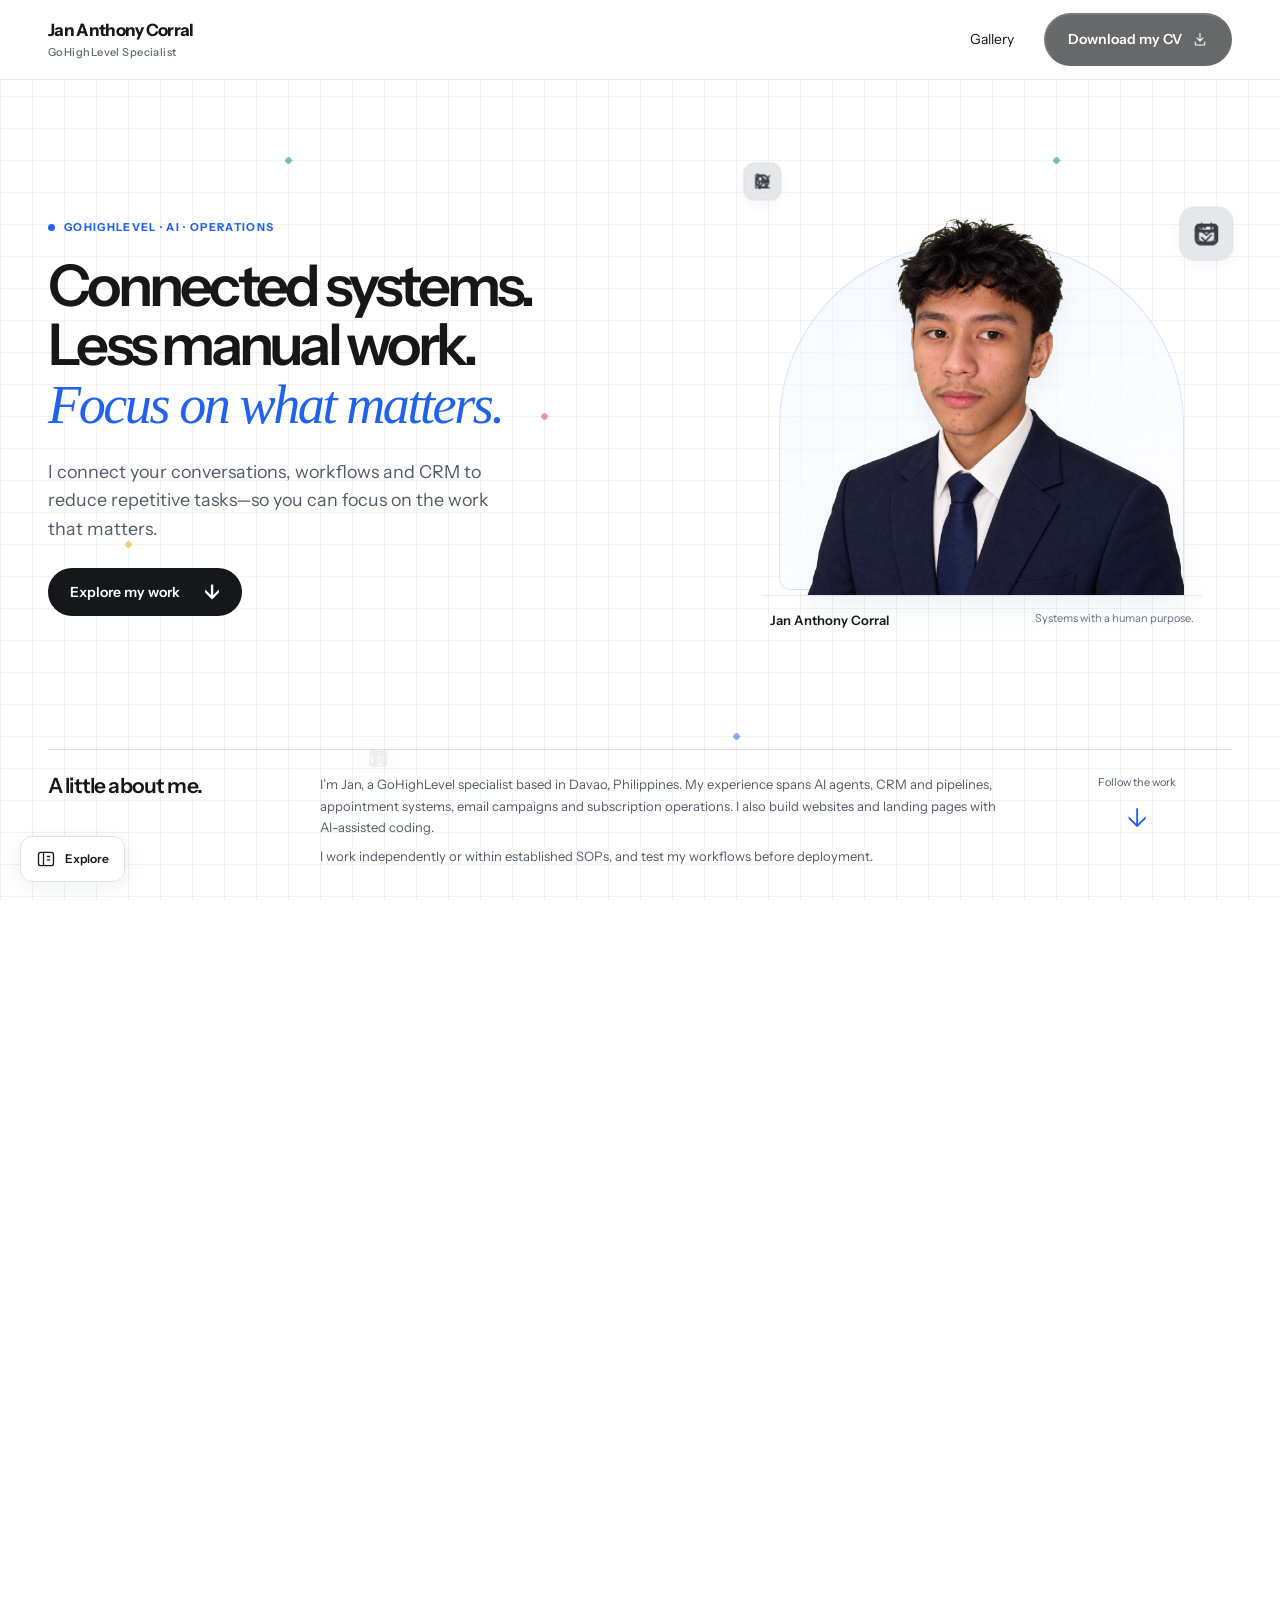
==== commit d7e7a709: "Refresh homepage showcases and navigation" ====
--- a/index.html
+++ b/index.html
@@ -517,11 +517,11 @@
 @media(max-width:360px){.wrap{width:calc(100% - 24px)}.wordmark{font-size:.75rem}.nav-links{gap:7px!important}nav .nav-contact{padding-inline:10px}.nav-contact svg{display:none}.project-meta{flex-wrap:wrap}.gallery-page #work .project{grid-template-columns:64px minmax(0,1fr)}.gallery-page #work .media-frame{width:64px}}
 </style>
 <link rel="stylesheet" href="assets/whiteboards.css?v=4">
-<link rel="stylesheet" href="assets/home-journey.css?v=6">
+<link rel="stylesheet" href="assets/home-journey-v7.css">
 </head>
 <body class="canvas-home">
-<div class="canvas-atmosphere" data-theme="neutral" aria-hidden="true"><div class="ambient-grid-offset"><div class="ambient-grid"></div></div><div class="ambient-position ambient-position-1"><div class="ambient-tile"><svg viewBox="0 0 24 24" fill="none" stroke="currentColor" stroke-width="1.35" stroke-linecap="round" stroke-linejoin="round"><g class="ambient-glyph" data-glyph="neutral"><rect x="5" y="5" width="14" height="14" rx="4"/></g><g class="ambient-glyph" data-glyph="social"><path d="M5 5h14v11H10l-5 4z"/><path d="M8 9h8M8 12h5"/></g><g class="ambient-glyph" data-glyph="voice"><rect x="9" y="3" width="6" height="12" rx="3"/><path d="M6 11v1a6 6 0 0 0 12 0v-1M12 18v3M9 21h6"/></g><g class="ambient-glyph" data-glyph="demo"><rect x="4" y="5" width="16" height="16" rx="3"/><path d="M8 3v5M16 3v5M4 10h16m-12 5 3 3 5-5"/></g><g class="ambient-glyph" data-glyph="payments"><rect x="3" y="5" width="18" height="14" rx="3"/><path d="M3 10h18M7 15h4"/></g><g class="ambient-glyph" data-glyph="discovery"><rect x="3" y="5" width="18" height="14" rx="3"/><path d="m3 6 9 7 9-7"/></g></svg></div></div><div class="ambient-position ambient-position-2"><div class="ambient-tile"><svg viewBox="0 0 24 24" fill="none" stroke="currentColor" stroke-width="1.35" stroke-linecap="round" stroke-linejoin="round"><g class="ambient-glyph" data-glyph="neutral"><path d="M5 7h14M5 12h9M5 17h12"/></g><g class="ambient-glyph" data-glyph="social"><rect x="4" y="6" width="16" height="13" rx="4"/><path d="M12 3v3M8 11v2M16 11v2M9 16h6"/></g><g class="ambient-glyph" data-glyph="voice"><path d="M4 10v4M8 6v12M12 3v18M16 7v10M20 10v4"/></g><g class="ambient-glyph" data-glyph="demo"><rect x="3" y="5" width="5" height="14" rx="1"/><rect x="10" y="5" width="5" height="9" rx="1"/><rect x="17" y="5" width="4" height="12" rx="1"/></g><g class="ambient-glyph" data-glyph="payments"><path d="M4 10a8 8 0 0 1 14-5l2 2M20 3v4h-4M20 14A8 8 0 0 1 6 19l-2-2M4 21v-4h4"/></g><g class="ambient-glyph" data-glyph="discovery"><path d="m6 3 13 10-7 1-3 7zM15 15l4 5"/></g></svg></div></div><div class="ambient-position ambient-position-3"><div class="ambient-tile"><svg viewBox="0 0 24 24" fill="none" stroke="currentColor" stroke-width="1.35" stroke-linecap="round" stroke-linejoin="round"><g class="ambient-glyph" data-glyph="neutral"><circle cx="12" cy="12" r="7"/><path d="M12 8v8M8 12h8"/></g><g class="ambient-glyph" data-glyph="social"><path d="m3 10 18-7-7 18-3-8zM11 13l10-10"/></g><g class="ambient-glyph" data-glyph="voice"><path d="m7 3 3 5-3 3c1 3 3 5 6 6l3-3 5 3c-1 4-4 5-7 3C8 17 4 13 3 7c0-2 1-3 4-4z"/></g><g class="ambient-glyph" data-glyph="demo"><circle cx="12" cy="12" r="8"/><path d="M12 7v5l4 2"/></g><g class="ambient-glyph" data-glyph="payments"><path d="m12 3 8 3v6c0 5-8 9-8 9s-8-4-8-9V6zM8 12l3 3 5-6"/></g><g class="ambient-glyph" data-glyph="discovery"><path d="M4 20V4M4 20h17M8 15l4-5 4 2 5-7"/></g></svg></div></div></div>
-<header class="canvas-nav"><nav aria-label="Main navigation"><a class="canvas-wordmark" href="#top">Jan Anthony Corral<span>GoHighLevel Specialist</span></a><div class="canvas-nav-links"><a href="#work">Work</a><a href="gallery.html">Gallery</a><a class="canvas-button" href="#contact">Let’s talk <span aria-hidden="true">↗</span></a><!-- Download CV will be added when the file is supplied. --></div></nav></header>
+<div class="canvas-atmosphere" data-theme="neutral" aria-hidden="true"><div class="ambient-grid-offset"><div class="ambient-grid"></div></div><div class="ambient-position ambient-position-1"><div class="ambient-tile"><svg viewBox="0 0 24 24" fill="none" stroke="currentColor" stroke-width="1.35" stroke-linecap="round" stroke-linejoin="round"><g class="ambient-glyph" data-glyph="neutral"><rect x="5" y="5" width="14" height="14" rx="4"/></g><g class="ambient-glyph" data-glyph="social"><path d="M5 5h14v11H10l-5 4z"/><path d="M8 9h8M8 12h5"/></g><g class="ambient-glyph" data-glyph="aura"><rect x="3" y="4" width="18" height="16" rx="3"/><path d="M3 9h18M7 6.5h1M10 6.5h1"/></g><g class="ambient-glyph" data-glyph="demo"><rect x="4" y="5" width="16" height="16" rx="3"/><path d="M8 3v5M16 3v5M4 10h16m-12 5 3 3 5-5"/></g><g class="ambient-glyph" data-glyph="namaos"><rect x="3" y="4" width="18" height="16" rx="3"/><path d="M3 9h18M7 6.5h1M10 6.5h1"/></g><g class="ambient-glyph" data-glyph="discovery"><rect x="3" y="5" width="18" height="14" rx="3"/><path d="m3 6 9 7 9-7"/></g></svg></div></div><div class="ambient-position ambient-position-2"><div class="ambient-tile"><svg viewBox="0 0 24 24" fill="none" stroke="currentColor" stroke-width="1.35" stroke-linecap="round" stroke-linejoin="round"><g class="ambient-glyph" data-glyph="neutral"><path d="M5 7h14M5 12h9M5 17h12"/></g><g class="ambient-glyph" data-glyph="social"><rect x="4" y="6" width="16" height="13" rx="4"/><path d="M12 3v3M8 11v2M16 11v2M9 16h6"/></g><g class="ambient-glyph" data-glyph="aura"><rect x="3" y="4" width="18" height="16" rx="3"/><path d="M3 9h18M9 9v11"/></g><g class="ambient-glyph" data-glyph="demo"><rect x="3" y="5" width="5" height="14" rx="1"/><rect x="10" y="5" width="5" height="9" rx="1"/><rect x="17" y="5" width="4" height="12" rx="1"/></g><g class="ambient-glyph" data-glyph="namaos"><rect x="3" y="4" width="18" height="16" rx="3"/><path d="M3 9h18M9 9v11"/></g><g class="ambient-glyph" data-glyph="discovery"><path d="m6 3 13 10-7 1-3 7zM15 15l4 5"/></g></svg></div></div><div class="ambient-position ambient-position-3"><div class="ambient-tile"><svg viewBox="0 0 24 24" fill="none" stroke="currentColor" stroke-width="1.35" stroke-linecap="round" stroke-linejoin="round"><g class="ambient-glyph" data-glyph="neutral"><circle cx="12" cy="12" r="7"/><path d="M12 8v8M8 12h8"/></g><g class="ambient-glyph" data-glyph="social"><path d="m3 10 18-7-7 18-3-8zM11 13l10-10"/></g><g class="ambient-glyph" data-glyph="aura"><path d="m6 3 13 10-7 1-3 7zM15 15l4 5"/></g><g class="ambient-glyph" data-glyph="demo"><circle cx="12" cy="12" r="8"/><path d="M12 7v5l4 2"/></g><g class="ambient-glyph" data-glyph="namaos"><path d="m6 3 13 10-7 1-3 7zM15 15l4 5"/></g><g class="ambient-glyph" data-glyph="discovery"><path d="M4 20V4M4 20h17M8 15l4-5 4 2 5-7"/></g></svg></div></div></div>
+<header class="canvas-nav"><nav aria-label="Main navigation"><a class="canvas-wordmark" href="#top">Jan Anthony Corral<span>GoHighLevel Specialist</span></a><div class="canvas-nav-links"><a href="gallery.html">Gallery</a><button class="canvas-button canvas-cv" type="button" disabled title="CV coming soon">Download my CV <svg viewBox="0 0 24 24" fill="none" stroke="currentColor" stroke-width="1.6" aria-hidden="true"><path d="M12 3v12m-5-5 5 5 5-5M5 16v5h14v-5"/></svg></button></div></nav></header>
 <main id="top">
 <section class="canvas-hero" aria-labelledby="hero-title"><div class="canvas-hero-main"><div class="canvas-hero-copy"><p class="canvas-eyebrow"><span class="canvas-status"></span> GoHighLevel · AI · Operations</p><h1 id="hero-title">Connected systems.<br>Less manual work.<br><em>Focus on what matters.</em></h1><p class="canvas-lead">I connect your conversations, workflows and CRM to reduce repetitive tasks—so you can focus on the work that matters.</p><a class="canvas-button" href="#work">Explore my work <span aria-hidden="true">↓</span></a></div><figure class="canvas-portrait"><div class="portrait-grid" aria-hidden="true"></div><img src="assets/jan-portrait-transparent.png" alt="Jan Anthony Corral" width="1254" height="1254" fetchpriority="high"><figcaption>Jan Anthony Corral<span>Systems with a human purpose.</span></figcaption></figure></div>
 <div class="canvas-about" id="about"><h2>A little about me.</h2><div><p>I’m Jan, a GoHighLevel specialist based in Davao, Philippines. My experience spans AI agents, CRM and pipelines, appointment systems, email campaigns and subscription operations. I also build websites and landing pages with AI-assisted coding.</p><p>I work independently or within established SOPs, and test my workflows before deployment.</p></div><a href="#work" class="canvas-path-entry" aria-label="Continue down to selected workflows"><span>Follow the work</span>↓</a></div></section>
@@ -529,28 +529,22 @@
 <div class="canvas-work-intro"><div><span class="canvas-eyebrow">Before you explore</span><p>Showcase overviews are AI-reconstructed to bring multiple workflows together. Original editor captures are available in each breakdown.</p></div></div><div class="canvas-track"><article class="canvas-slide tone-blue" id="work-social" aria-label="Social Media AI: Comments to Smart DMs">
       <div class="canvas-project-copy"><p class="canvas-eyebrow">AI agents & conversations</p><h2>A comment. A conversation. A <span class="canvas-keyword">connection.</span></h2><h3>Social Media AI: Comments to Smart DMs</h3><p class="canvas-description">Facebook and Instagram comments become relevant AI replies. When someone shows interest, conditional routing continues the conversation privately.</p><button class="canvas-link project-toggle" aria-controls="social-ai-details" aria-expanded="false">View breakdown <span aria-hidden="true">↗</span></button></div>
       <div class="canvas-project-visual"><div class="canvas-window"><div class="canvas-window-bar"><span class="canvas-status"></span> GoHighLevel <span>Workflow overview</span></div><img src="assets/social-ai-showcase.svg" alt="Social Media AI: Comments to Smart DMs workflow overview" width="1600" height="1000" loading="lazy"></div><div class="canvas-steps" aria-label="Workflow summary"><span>Post comment</span><span>AI reply</span><span>Conditional DM</span></div></div>
-    </article><article class="canvas-slide tone-green" id="work-voice" aria-label="Voice AI Outbound Appointment Setter">
-      <div class="canvas-project-copy"><p class="canvas-eyebrow">Voice AI & appointments</p><h2>The next <span class="canvas-keyword">conversation</span> starts here.</h2><h3>Voice AI Outbound Appointment Setter</h3><p class="canvas-description">A contact tag starts an outbound call. The AI agent uses its knowledge base to answer questions and can book an appointment during the conversation.</p><button class="canvas-link project-toggle" aria-controls="voice-ai-details" aria-expanded="false">View breakdown <span aria-hidden="true">↗</span></button></div>
-      <div class="canvas-project-visual"><div class="canvas-window"><div class="canvas-window-bar"><span class="canvas-status"></span> GoHighLevel <span>Workflow overview</span></div><img src="assets/voice-outbound-workflow.png" alt="Voice AI Outbound Appointment Setter workflow overview" width="1600" height="1000" loading="lazy"></div><div class="canvas-steps" aria-label="Workflow summary"><span>Contact tag</span><span>AI call</span><span>Booking action</span></div></div>
     </article><article class="canvas-slide tone-yellow" id="work-demo" aria-label="Demo Appointment Lifecycle">
       <div class="canvas-project-copy"><p class="canvas-eyebrow">Appointments & follow-up</p><h2>Every demo has a <span class="canvas-keyword">next step.</span></h2><h3>Demo Appointment Lifecycle</h3><p class="canvas-description">Connected workflows handle booking interest, confirmations, attendance and recovery. Pipeline updates keep the team informed as each contact moves forward.</p><button class="canvas-link project-toggle" aria-controls="lifecycle-details" aria-expanded="false">View breakdown <span aria-hidden="true">↗</span></button></div>
       <div class="canvas-project-visual"><div class="canvas-window"><div class="canvas-window-bar"><span class="canvas-status"></span> GoHighLevel <span>Workflow overview</span></div><img src="assets/aura-lifecycle-showcase.webp" alt="Demo Appointment Lifecycle workflow overview" width="1600" height="1000" loading="lazy"></div><div class="canvas-steps" aria-label="Workflow summary"><span>Booking interest</span><span>Demo journey</span><span>Pipeline updates</span></div></div>
-    </article><article class="canvas-slide tone-red" id="work-payments" aria-label="Payments & Subscription Lifecycle">
-      <div class="canvas-project-copy"><p class="canvas-eyebrow">Payments & subscriptions</p><h2>Keep the <span class="canvas-keyword">backend in sync.</span></h2><h3>Payments & Subscription Lifecycle</h3><p class="canvas-description">Purchase processing, subscription status and opportunity records work together, with conditional checks and customer and team notifications.</p><button class="canvas-link project-toggle" aria-controls="payments-details" aria-expanded="false">View breakdown <span aria-hidden="true">↗</span></button></div>
-      <div class="canvas-project-visual"><div class="canvas-window"><div class="canvas-window-bar"><span class="canvas-status"></span> GoHighLevel <span>Workflow overview</span></div><img src="assets/payments-subscriptions-overview.webp" alt="Payments & Subscription Lifecycle workflow overview" width="1600" height="1000" loading="lazy"></div><div class="canvas-steps" aria-label="Workflow summary"><span>Purchase</span><span>Subscription status</span><span>CRM updates</span></div></div>
     </article><article class="canvas-slide tone-black" id="work-discovery" aria-label="Discovery Email & Engagement-Based Nurture">
       <div class="canvas-project-copy"><p class="canvas-eyebrow">Email campaigns & lead nurturing</p><h2>Follow the <span class="canvas-keyword">interest.</span></h2><h3>Discovery Email & Engagement-Based Nurture</h3><p class="canvas-description">A discovery email starts the journey. Tracked clicks, replies and bookings update contact fields to identify engaged leads for the wider campaign.</p><button class="canvas-link project-toggle" aria-controls="discovery-email-details" aria-expanded="false">View breakdown <span aria-hidden="true">↗</span></button><div class="canvas-more"><p>From systems to websites.</p><a class="canvas-button" href="#work-aura">See the websites <span aria-hidden="true">↓</span></a></div></div>
       <div class="canvas-project-visual"><div class="canvas-window"><div class="canvas-window-bar"><span class="canvas-status"></span> GoHighLevel <span>Workflow overview</span></div><img src="assets/discovery-email-showcase.svg" alt="Discovery Email & Engagement-Based Nurture workflow overview" width="1600" height="1000" loading="lazy"></div><div class="canvas-steps" aria-label="Workflow summary"><span>Discovery email</span><span>Engagement</span><span>Contact status</span></div></div>
     </article>
-<article class="canvas-slide canvas-website tone-blue" id="work-aura" aria-label="Aura Assistant Website">
+<article class="canvas-slide canvas-website tone-green" id="work-aura" aria-label="Aura Assistant Website">
 <div class="canvas-project-copy"><p class="canvas-eyebrow">Websites · Website revamp</p><h2>A clearer story.<br>A stronger <span class="canvas-keyword">first impression.</span></h2><h3>Aura Assistant Website</h3><p class="canvas-description">I revamped an existing AI receptionist website with clearer structure, visuals and service messaging, using AI-assisted coding.</p><div class="canvas-website-links"><button class="canvas-link project-toggle" aria-controls="aura-details" aria-expanded="false">View breakdown <span aria-hidden="true">↗</span></button><a class="canvas-link" href="https://auraassistant.com" target="_blank" rel="noopener noreferrer">Visit live website <span aria-hidden="true">↗</span></a></div><a class="canvas-next-site" href="#work-namaos">Next website: NAMAOS <span aria-hidden="true">→</span></a></div>
 <div class="canvas-project-visual"><div class="canvas-window"><div class="canvas-window-bar"><span class="canvas-status"></span>Aura Assistant<span>Website preview</span></div><video muted loop playsinline controls preload="metadata" aria-label="Aura Assistant website scrolling preview"><source src="assets/aura-assistant-website-scroll.mp4" type="video/mp4"></video></div></div></article>
-<article class="canvas-slide canvas-website tone-black" id="work-namaos" aria-label="NAMAOS Website">
+<article class="canvas-slide canvas-website tone-red" id="work-namaos" aria-label="NAMAOS Website">
 <div class="canvas-project-copy"><p class="canvas-eyebrow">Websites · Website build</p><h2>From a starting point<br>to a complete <span class="canvas-keyword">experience.</span></h2><h3>NAMAOS Website</h3><p class="canvas-description">I expanded a short HTML reference into a complete service website, developing its structure, content and supporting visuals with AI-assisted coding.</p><div class="canvas-website-links"><button class="canvas-link project-toggle" aria-controls="namaos-details" aria-expanded="false">View breakdown <span aria-hidden="true">↗</span></button><a class="canvas-link" href="https://www.namaos.com" target="_blank" rel="noopener noreferrer">Visit live website <span aria-hidden="true">↗</span></a></div><div class="canvas-more"><p>Explore all my work.</p><a class="canvas-button" href="gallery.html">Explore the gallery <span aria-hidden="true">↗</span></a></div></div>
 <div class="canvas-project-visual"><div class="canvas-window"><div class="canvas-window-bar"><span class="canvas-status"></span>NAMAOS<span>Website preview</span></div><video muted loop playsinline controls preload="metadata" aria-label="NAMAOS website scrolling preview"><source src="assets/namaos-website-scroll.mp4" type="video/mp4"></video></div></div></article>
 <section class="canvas-contact tone-blue" id="contact" aria-labelledby="contact-title"><div class="canvas-contact-path" aria-hidden="true">↓</div><div class="canvas-contact-main"><p class="canvas-eyebrow">Let’s connect</p><h2 id="contact-title">Your next system.<br><em>Let’s build it.</em></h2><p>Open to remote opportunities in GoHighLevel, AI agents, CRM operations and websites.</p><a class="canvas-button" href="mailto:corralanthonyjan@gmail.com">Email me <span aria-hidden="true">↗</span></a><a class="canvas-email" href="mailto:corralanthonyjan@gmail.com">corralanthonyjan@gmail.com</a></div><footer class="canvas-footer"><div><strong>Jan Anthony Corral</strong><span>Davao, Philippines</span></div><p>GoHighLevel Specialist<br>© 2026 Jan Anthony Corral</p><a href="#top">Back to top ↑</a><!-- CV download reserved until the file is ready. --></footer></section>
 </div></div></section>
-<div class="project-panel" id="social-ai-details" inert></div><div class="project-panel" id="voice-ai-details" inert></div><div class="project-panel" id="lifecycle-details" inert></div><div class="project-panel" id="payments-details" inert></div><div class="project-panel" id="discovery-email-details" inert></div><div class="project-panel" id="aura-details" inert>
+<div class="project-panel" id="social-ai-details" inert></div><div class="project-panel" id="lifecycle-details" inert></div><div class="project-panel" id="discovery-email-details" inert></div><div class="project-panel" id="aura-details" inert>
               <div class="panel-inner">
                 <div class="panel-content">
                   <div><h4>Starting point</h4><p>An existing live website was already in place and needed a clearer, more complete presentation.</p></div>
@@ -559,6 +553,25 @@
                 </div>
               </div>
             </div><div class="project-panel" id="namaos-details" inert><div class="panel-inner"><div class="panel-content"><div><h4>Starting point</h4><p>I was given a short, single-page HTML reference containing the theme, colors, logo and key content points. It had no supporting visuals.</p></div><div><h4>My contribution</h4><p>I expanded that reference into the website shown here, developing its page structure, elaborating the content and adding visuals to present NAMAOS’s services and guide visitors toward a demo or assessment.</p></div><div><h4>Implementation</h4><p>I used AI-assisted coding to build and refine the expanded site, carrying the supplied visual direction and core content through to the finished presentation.</p></div></div></div></div></main>
+<button class="home-menu-toggle" type="button" aria-label="Open site navigation" aria-controls="home-navigation" aria-haspopup="dialog" aria-expanded="false"><svg viewBox="0 0 24 24" fill="none" stroke="currentColor" stroke-width="1.6" aria-hidden="true"><rect x="3" y="4" width="18" height="16" rx="3"/><path d="M9 4v16M13 9h4M13 13h4"/></svg><span>Explore</span></button>
+<dialog class="home-drawer" id="home-navigation" aria-label="Site navigation">
+ <div class="h-identity"><a class="h-home" href="#top"><span class="h-monogram">J<span>.</span></span><span><strong>Jan Anthony Corral</strong><small>GoHighLevel Specialist</small></span></a><button class="h-close" type="button" aria-label="Close navigation">×</button></div>
+ <nav class="h-navigation" aria-label="Explore the portfolio">
+  <p class="h-heading">Homepage</p>
+  <a href="#top" data-home-section="top"><svg viewBox="0 0 24 24" fill="none" stroke="currentColor" stroke-width="1.6" aria-hidden="true"><circle cx="12" cy="8" r="4"/><path d="M5 21v-3a7 7 0 0 1 14 0v3"/></svg>About Me</a>
+  <a href="#work" data-home-section="work"><svg viewBox="0 0 24 24" fill="none" stroke="currentColor" stroke-width="1.6" aria-hidden="true"><rect x="3" y="3" width="7" height="7" rx="2"/><rect x="14" y="3" width="7" height="7" rx="2"/><rect x="3" y="14" width="7" height="7" rx="2"/><rect x="14" y="14" width="7" height="7" rx="2"/></svg>Selected Works</a>
+  <a href="#contact" data-home-section="contact"><svg viewBox="0 0 24 24" fill="none" stroke="currentColor" stroke-width="1.6" aria-hidden="true"><rect x="3" y="5" width="18" height="14" rx="3"/><path d="m3 6 9 7 9-7"/></svg>Contact Me</a>
+  <p class="h-heading h-divider">Works</p>
+  <div class="h-parent"><a href="gallery.html#workflows"><svg viewBox="0 0 24 24" fill="none" stroke="currentColor" stroke-width="1.6" aria-hidden="true"><rect x="3" y="3" width="6" height="6" rx="1.5"/><rect x="15" y="15" width="6" height="6" rx="1.5"/><path d="M6 9v9h9M9 6h9v9"/></svg>Workflows<span class="h-count">6</span></a><button class="h-category-toggle" type="button" aria-label="Toggle workflow categories" aria-controls="home-workflow-categories" aria-expanded="false"><svg viewBox="0 0 24 24" fill="none" stroke="currentColor" stroke-width="1.6" aria-hidden="true"><path d="m8 10 4 4 4-4"/></svg></button></div>
+  <div class="h-subnav" id="home-workflow-categories" hidden><a href="gallery.html#workflows">All workflows</a><a href="gallery.html#ai"><i class="h-dot"></i>AI & conversations<span class="h-count">2</span></a><a href="gallery.html#appointments"><i class="h-dot h-yellow"></i>Appointments & follow-up<span class="h-count">2</span></a><a href="gallery.html#email"><i class="h-dot h-black"></i>Email & lead nurturing<span class="h-count">1</span></a><a href="gallery.html#payments"><i class="h-dot h-red"></i>Payments & subscriptions<span class="h-count">1</span></a></div>
+  <a href="gallery.html#websites"><svg viewBox="0 0 24 24" fill="none" stroke="currentColor" stroke-width="1.6" aria-hidden="true"><rect x="3" y="4" width="18" height="16" rx="3"/><path d="M3 9h18M7 6.5h1M10 6.5h1"/></svg>Websites<span class="h-count">2</span></a>
+  <p class="h-heading h-divider">The background</p>
+  <a href="gallery.html#experience"><svg viewBox="0 0 24 24" fill="none" stroke="currentColor" stroke-width="1.6" aria-hidden="true"><rect x="3" y="7" width="18" height="14" rx="3"/><path d="M8 7V4h8v3M3 12a21 21 0 0 0 18 0M10 13h4"/></svg>Experience</a>
+  <a href="gallery.html#stack"><svg viewBox="0 0 24 24" fill="none" stroke="currentColor" stroke-width="1.6" aria-hidden="true"><path d="m12 3 10 5-10 5L2 8l10-5ZM2 12l10 5 10-5M2 16l10 5 10-5"/></svg>Stack<span class="h-empty-dot"></span></a>
+  <a href="gallery.html#certifications"><svg viewBox="0 0 24 24" fill="none" stroke="currentColor" stroke-width="1.6" aria-hidden="true"><circle cx="12" cy="9" r="6"/><path d="m8 14-1 7 5-3 5 3-1-7"/></svg>Certifications<span class="h-empty-dot"></span></a>
+ </nav>
+ <div class="h-sidebar-bottom"><p>Have a system in mind?</p><a href="mailto:corralanthonyjan@gmail.com">Let’s talk <span aria-hidden="true">→</span></a><small>Davao, Philippines · Remote</small></div>
+</dialog>
 <dialog class="breakdown-dialog" id="breakdown-dialog" aria-labelledby="breakdown-title">
   <header class="dialog-heading"><h2 id="breakdown-title">Detailed Breakdown</h2><button type="button" class="dialog-x" aria-label="Close breakdown">×</button></header>
   <div class="breakdown-body"></div>
@@ -641,7 +654,7 @@
 // Match the animated border radius to the actual pill height.
 document.querySelectorAll('.cta-ring').forEach(svg=>{const fit=()=>{const radius=(svg.clientHeight-1)/2;svg.querySelectorAll('rect').forEach(rect=>{rect.setAttribute('rx',radius);rect.setAttribute('ry',radius)})};new ResizeObserver(fit).observe(svg);fit()});
 </script>
-<script src="assets/home-journey.js?v=6"></script>
+<script src="assets/home-journey-v7.js"></script>
 </body>
 </html>
 
--- a/assets/home-journey-v7.css
+++ b/assets/home-journey-v7.css
@@ -0,0 +1,164 @@
+/* Homepage canvas. Shared gallery and breakdown styles remain independent. */
+.canvas-home{--ink:#151719;--blue:#2162ed;--muted:#535a65;--paper:#fff;--white:#fff;background:#fff;color:var(--ink);font-size:16px;background-image:linear-gradient(#00000009 1px,transparent 1px),linear-gradient(90deg,#00000009 1px,transparent 1px);background-size:32px 32px}
+.canvas-home main>section{padding:0}.canvas-home h1,.canvas-home h2,.canvas-home h3{font-weight:600}.canvas-home em{font-style:normal;color:var(--blue)}
+.canvas-nav{height:80px;position:sticky;top:0;z-index:30;background:#ffffffef;border-bottom:1px solid #00000015;backdrop-filter:blur(14px)}
+.canvas-nav nav{width:min(1400px,calc(100% - 96px));height:100%;margin:auto;min-height:0}.canvas-wordmark{font-weight:700;font-size:17px;line-height:1.3;letter-spacing:-.04em}.canvas-wordmark span{display:block;font-size:11px;font-weight:500;letter-spacing:.04em;color:#626874;margin-top:4px}.canvas-nav-links{display:flex;align-items:center;gap:30px;font-size:14px}.canvas-nav a:hover{color:var(--blue)}
+.canvas-button{display:inline-flex;align-items:center;justify-content:center;gap:24px;padding:13px 22px;min-height:48px;border-radius:30px;background:#151719;color:#fff!important;font-size:14px;font-weight:600;position:relative;overflow:hidden;isolation:isolate;transition:background .2s,transform .2s}.canvas-button:after{content:'';position:absolute;inset:-60%;background:linear-gradient(90deg,transparent 44%,#ffffff55 50%,transparent 56%);transform:translateX(-100%) rotate(25deg);pointer-events:none}.canvas-button:is(:hover,:focus-visible){background:#2162ed;transform:translateY(-2px)}.canvas-button:is(:hover,:focus-visible):after{transform:translateX(100%) rotate(25deg);transition:transform .7s}.canvas-button span{font-size:20px;line-height:1}
+.canvas-hero{max-width:1400px;margin:auto;min-height:calc(100svh - 80px);padding:32px 48px 0!important;display:flex;flex-direction:column;justify-content:center}.canvas-hero-main{display:grid;grid-template-columns:1.2fr 1fr;gap:7%;align-items:center;flex:1}.canvas-eyebrow{font-size:11px;line-height:1.5;letter-spacing:.12em;text-transform:uppercase;font-weight:700;color:var(--accent,var(--blue));margin:0 0 20px;display:flex;align-items:center;gap:9px}.canvas-status{display:inline-block;width:7px;height:7px;border-radius:50%;background:var(--accent,var(--blue));flex-shrink:0}
+.canvas-hero h1{font-size:clamp(42px,5.3vw,78px);line-height:1.02;letter-spacing:-.065em;margin:0 0 24px;max-width:750px}.canvas-lead{font-size:clamp(16px,1.4vw,19px);line-height:1.6;max-width:460px;color:#535a65;margin-bottom:24px}.canvas-portrait{margin:0;position:relative;align-self:center;max-width:440px;justify-self:center;width:100%;isolation:isolate}.canvas-portrait img{width:100%;height:min(45vh,440px);object-fit:contain;object-position:bottom;position:relative;filter:drop-shadow(0 12px 12px #142b6b10)}.portrait-grid{position:absolute;inset:12% 4% 12%;border:1px solid #2162ed28;border-radius:180px 180px 12px 12px;background:linear-gradient(160deg,#eaf1ff70,#fff);z-index:-1}.canvas-portrait figcaption{border-top:1px solid #00000015;padding:14px 8px;font-weight:600;font-size:13px;display:flex;justify-content:space-between;gap:12px}.canvas-portrait figcaption span{font-size:11px;color:#667080;font-weight:400}
+.canvas-about{border-top:1px solid #00000020;display:grid;grid-template-columns:.7fr 2fr .55fr;gap:30px;padding:24px 0 26px;align-items:start;margin-top:26px}.canvas-about h2{font-size:21px;letter-spacing:-.04em;margin:0}.canvas-about p{font-size:13px;color:#535a65;line-height:1.65;margin:0 0 7px}.canvas-path-entry{display:flex;flex-direction:column;align-items:center;gap:6px;color:var(--blue);font-size:26px}.canvas-path-entry span{font-size:11px;color:#535a65}
+.canvas-runway{position:relative;--stage-height:calc(100svh - 80px)}.canvas-stage{overflow:clip;position:relative}.canvas-work-heading,.canvas-work-bottom{display:flex;justify-content:space-between;gap:20px;padding:24px 48px;position:relative;z-index:2}.canvas-work-heading p{font-size:15px;font-weight:500;margin:0}.canvas-work-heading .canvas-eyebrow{margin:0 0 4px}.canvas-scroll-hint{font-size:12px;color:#667080;align-self:center}.canvas-scroll-hint span{padding-left:12px;font-size:20px}
+.canvas-slide{--accent:#2162ed;--tint:#edf3ff;padding:34px 48px;display:grid;grid-template-columns:.9fr 1.15fr;align-items:center;gap:7%;min-width:0;position:relative}.tone-green{--accent:#008555;--tint:#eaf8f0}.tone-yellow{--accent:#916900;--tint:#fff8de}.tone-red{--accent:#d53f40;--tint:#fff0f0}.tone-black{--accent:#17191c;--tint:#f1f2f4}.canvas-slide h2{font-size:clamp(34px,4.1vw,64px);line-height:1.04;letter-spacing:-.055em;max-width:620px;margin:0 0 24px}.canvas-slide h3{font-size:16px;line-height:1.4;letter-spacing:-.02em;margin:0 0 10px}.canvas-description{font-size:15px;color:#535a65;line-height:1.65;max-width:460px;margin:0 0 18px}.canvas-link{background:none;border:0;border-bottom:1px solid var(--accent);color:var(--accent);font-weight:600;padding:8px 0;min-height:44px;cursor:pointer;display:inline-flex;gap:24px;font-size:13px}.canvas-link:hover{color:#151719}.canvas-project-visual{position:relative;padding:24px 20px;background:var(--tint);border:1px solid color-mix(in srgb,var(--accent) 18%,transparent);border-radius:16px}.canvas-window{background:#fff;border:1px solid #00000018;border-radius:8px;overflow:hidden;box-shadow:0 16px 40px #1420340a}.canvas-window-bar{display:flex;align-items:center;gap:8px;padding:12px 15px;font-size:11px;border-bottom:1px solid #00000012;color:#535a65}.canvas-window-bar>span:last-child{margin-left:auto;font-size:10px}.canvas-window img{width:100%;height:clamp(180px,28vh,330px);object-fit:contain}.canvas-steps{display:flex;align-items:center;justify-content:center;gap:22px;margin-top:20px}.canvas-steps>span{position:relative;font-size:10px;font-weight:600;text-align:center;background:#fff;border:1px solid #00000010;padding:8px;border-radius:5px;flex:1}.canvas-steps>span:not(:last-child):after{content:'→';position:absolute;left:100%;width:22px;color:var(--accent)}
+.canvas-more{margin-top:20px;padding-top:16px;border-top:1px solid #00000018;display:flex;align-items:center;gap:20px}.canvas-more p{font-size:13px;margin:0;max-width:120px}.canvas-more .canvas-button{padding:10px 16px;min-height:44px;font-size:12px;gap:12px;white-space:nowrap}
+.canvas-work-bottom{align-items:center;border-top:1px solid #00000012}.canvas-work-bottom>p{font-size:10px;line-height:1.6;max-width:560px;color:#68707b;margin:0}.canvas-controls{display:flex;align-items:center;gap:16px}.canvas-controls button{border:1px solid #00000024;border-radius:50%;background:white;width:40px;height:40px;cursor:pointer;color:#151719}.canvas-controls button:hover{background:#151719;color:white}.canvas-controls button:disabled{opacity:.3;cursor:default}.canvas-current{font-size:11px;min-width:90px;text-align:center}
+.canvas-contact{padding:50px 48px 0!important;display:flex;flex-direction:column;justify-content:space-between;position:relative;min-height:calc(100svh - 80px);background:radial-gradient(ellipse at 80% 40%,#2162ed0b,transparent 65%)}.canvas-contact-path{position:absolute;top:10px;right:14%;color:#2162ed;font-size:32px}.canvas-contact-main{margin:auto 0;padding:20px 0}.canvas-contact h2{font-size:clamp(44px,6.5vw,92px);line-height:1.05;letter-spacing:-.06em;margin:0 0 22px}.canvas-contact-main>p:not(.canvas-eyebrow){max-width:460px;color:#535a65;font-size:16px}.canvas-email{display:block;margin-top:20px;color:#535a65;font-size:14px;overflow-wrap:anywhere}.canvas-email:hover{color:#2162ed}.canvas-footer{background:none;padding:24px 0;border-top:1px solid #00000020;display:flex;justify-content:space-between;align-items:center;gap:25px;font-size:12px}.canvas-footer strong,.canvas-footer span{display:block}.canvas-footer span,.canvas-footer p{color:#667080;font-size:11px;margin:0}.canvas-footer>a{font-size:12px}
+/* Scroll enhancement retains ordinary vertical content without JavaScript. */
+.canvas-enhanced .canvas-stage{height:var(--stage-height);position:sticky;top:80px}.canvas-enhanced .canvas-track{position:absolute;top:0;left:0;width:500%;height:100%;display:flex;will-change:transform;background-image:linear-gradient(#00000009 1px,transparent 1px),linear-gradient(90deg,#00000009 1px,transparent 1px);background-size:32px 32px;background-color:#fff}.canvas-enhanced .canvas-slide{flex:0 0 20%;width:20%;height:100%;padding-top:112px;padding-bottom:105px}.canvas-enhanced .canvas-slide:after{content:'→';position:absolute;right:0;top:50%;font-size:24px;color:var(--accent);opacity:.6}.canvas-enhanced .canvas-slide:last-of-type:after{content:'↓';right:14%;top:auto;bottom:84px}.canvas-enhanced .canvas-contact{position:absolute;left:80%;top:100%;width:20%;height:100%;min-height:0}.canvas-enhanced .canvas-work-heading{position:absolute;inset:0 0 auto}.canvas-enhanced .canvas-work-bottom{position:absolute;inset:auto 0 0;background:#ffffffed}.canvas-stage.is-contact>.canvas-work-heading,.canvas-stage.is-contact>.canvas-work-bottom{visibility:hidden;pointer-events:none}
+@media(min-width:1500px){.canvas-slide,.canvas-contact{padding-inline:max(70px,calc((100vw - 1400px)/2))!important}.canvas-work-heading,.canvas-work-bottom{padding-inline:max(70px,calc((100vw - 1400px)/2))}}
+@media(max-width:900px){.canvas-nav nav{width:calc(100% - 40px)}.canvas-hero{padding:28px 24px 0!important}.canvas-hero-main{gap:25px}.canvas-about{grid-template-columns:.8fr 2fr;gap:20px}.canvas-path-entry{display:none}.canvas-slide{gap:30px;padding-inline:24px}.canvas-work-heading,.canvas-work-bottom{padding-inline:24px}.canvas-more{gap:10px}.canvas-more p{font-size:11px}.canvas-contact{padding-inline:24px!important}}
+@media(max-width:700px){.canvas-nav{height:68px}.canvas-nav nav{gap:10px;width:calc(100% - 32px)}.canvas-wordmark{font-size:13px}.canvas-wordmark span{font-size:9px}.canvas-nav-links{gap:15px;font-size:12px}.canvas-nav-links .canvas-button{min-height:38px;padding:9px 13px;font-size:11px;gap:8px}.canvas-nav-links .canvas-button span{font-size:14px}.canvas-hero{min-height:auto;padding-top:32px!important}.canvas-hero-main{grid-template-columns:1fr 110px;gap:12px;align-items:start}.canvas-hero h1{font-size:clamp(33px,6.4vw,45px);margin-bottom:18px}.canvas-hero .canvas-eyebrow{font-size:9px;margin-bottom:17px}.canvas-lead{font-size:14px;grid-column:1/-1}.canvas-portrait{margin-top:40px}.canvas-portrait img{height:155px}.canvas-portrait figcaption{font-size:10px;display:block;padding:9px 0}.canvas-portrait figcaption span{display:none}.canvas-hero .canvas-button{font-size:12px;gap:16px;padding:10px 17px;min-height:44px}.canvas-about{grid-template-columns:1fr;margin-top:30px;padding:20px 0 30px;gap:10px}.canvas-about h2{font-size:18px}.canvas-about p{font-size:12px}.canvas-runway{--stage-height:calc(100svh - 68px)}.canvas-enhanced .canvas-stage{top:68px}.canvas-work-heading{padding:18px 20px}.canvas-work-heading p{font-size:13px}.canvas-work-heading .canvas-eyebrow{font-size:9px}.canvas-scroll-hint{font-size:10px}.canvas-scroll-hint span{padding-left:4px}.canvas-slide{grid-template-columns:1fr;gap:17px;padding:20px;align-content:center}.canvas-enhanced .canvas-slide{padding:90px 20px 110px}.canvas-slide .canvas-eyebrow{font-size:9px;margin-bottom:10px}.canvas-slide h2{font-size:32px;max-width:450px;margin-bottom:12px}.canvas-slide h3{font-size:12px;margin-bottom:6px}.canvas-description{font-size:12px;line-height:1.5;margin-bottom:5px}.canvas-link{font-size:12px;min-height:38px;padding:6px 0}.canvas-project-visual{padding:10px;border-radius:10px}.canvas-window img{height:130px}.canvas-window-bar{font-size:9px;padding:7px 9px}.canvas-window-bar>span:last-child{font-size:8px}.canvas-steps{margin-top:8px;gap:14px}.canvas-steps>span{font-size:8px;padding:5px}.canvas-steps>span:not(:last-child):after{width:14px}.canvas-more{margin-top:8px;padding-top:9px;justify-content:space-between}.canvas-more .canvas-button{font-size:11px;padding:8px 13px;min-height:38px}.canvas-more p{max-width:none}.canvas-work-bottom{padding:10px 20px;display:flex;flex-direction:column-reverse;gap:7px;align-items:stretch}.canvas-work-bottom>p{font-size:8px;line-height:1.4;max-width:none}.canvas-controls{justify-content:space-between}.canvas-controls button{width:32px;height:32px}.canvas-enhanced .canvas-slide:last-of-type:after{bottom:92px;font-size:18px}.canvas-contact{padding:45px 24px 0!important;min-height:calc(100svh - 68px)}.canvas-contact h2{font-size:44px}.canvas-contact-main>p:not(.canvas-eyebrow){font-size:14px}.canvas-email{font-size:12px}.canvas-footer{flex-wrap:wrap;gap:15px;padding:20px 0}.canvas-footer>a{font-size:11px}.canvas-footer p{font-size:10px}}
+@media(max-width:360px){.canvas-nav-links{gap:10px}.canvas-nav-links .canvas-button{font-size:10px}.canvas-hero-main{grid-template-columns:1fr 85px}.canvas-hero h1{font-size:30px}.canvas-portrait img{height:125px}.canvas-slide h2{font-size:28px}.canvas-window img{height:100px}.canvas-project-visual{padding:8px}.canvas-slide{gap:12px}.canvas-work-heading p{font-size:12px}}
+@media(prefers-reduced-motion:reduce){html{scroll-behavior:auto}.canvas-button,.canvas-button:after{transition:none!important;transform:none!important}.canvas-scroll-hint{display:none}}
+.canvas-home:not(.canvas-enhanced) .canvas-controls{display:none}.canvas-home:not(.canvas-enhanced) .canvas-slide{min-height:70vh;border-top:1px solid #00000015}.canvas-home:not(.canvas-enhanced) .canvas-scroll-hint{display:none}
+body.canvas-home #work{padding:0!important;max-width:none!important}
+body.canvas-home #work .canvas-slide h2{font-size:clamp(34px,4.1vw,64px);line-height:1.04;letter-spacing:-.055em}
+.canvas-enhanced .canvas-slide:before{content:'';position:absolute;left:0;right:0;bottom:82px;border-top:1px solid color-mix(in srgb,var(--accent) 25%,transparent);pointer-events:none}
+.canvas-enhanced .canvas-slide:last-of-type:before{right:14%;height:22px;border-right:1px solid #15171940;border-radius:0 14px 0 0;bottom:60px}
+@media(max-width:700px){body.canvas-home #work .canvas-slide h2{font-size:32px}.canvas-enhanced .canvas-slide:before{bottom:104px}.canvas-enhanced .canvas-slide:last-of-type:before{bottom:86px}}
+@media(max-width:360px){body.canvas-home #work .canvas-slide h2{font-size:28px}}
+body.canvas-home #work .canvas-contact h2{font-size:clamp(44px,6.5vw,92px);line-height:1.05;letter-spacing:-.06em}
+@media(max-width:700px){body.canvas-home #work .canvas-contact h2{font-size:44px}}
+@media(max-width:700px) and (max-height:740px){
+ .canvas-enhanced .canvas-slide{padding-top:86px;padding-bottom:100px;gap:12px}
+ body.canvas-home #work .canvas-slide h2{font-size:28px;margin-bottom:10px}
+ .canvas-slide .canvas-eyebrow{margin-bottom:7px}.canvas-slide h3{font-size:11px}
+ .canvas-description{font-size:11.5px;line-height:1.45}
+ .canvas-window img{height:85px}.canvas-steps{display:none}
+ .canvas-work-heading{padding-block:14px}.canvas-more{margin-top:7px;padding-top:8px}
+}
+
+
+/* A continuously travelling background, independent of page navigation. */
+.canvas-home{background-image:none;isolation:isolate}.canvas-home>main{position:relative;z-index:1}.canvas-enhanced .canvas-track{background:transparent}
+.canvas-atmosphere{--ambient-color:#e2e5e9;--ambient-ink:#242830;position:fixed;inset:0;z-index:0;overflow:clip;pointer-events:none;contain:strict;background:#fff}
+.ambient-grid-offset{position:absolute;inset:-96px;transform:translate3d(var(--grid-x,0px),var(--grid-y,0px),0);will-change:transform}
+.ambient-grid{position:absolute;inset:-800px;background-image:radial-gradient(circle at 96.5px 96.5px,#2162ed80 0 3px,transparent 3.5px),radial-gradient(circle at 416.5px 288.5px,#00855580 0 3px,transparent 3.5px),radial-gradient(circle at 672.5px 544.5px,#d53f4080 0 3px,transparent 3.5px),radial-gradient(circle at 256.5px 672.5px,#e5b62b99 0 3px,transparent 3.5px),linear-gradient(#0000000d 1px,transparent 1px),linear-gradient(90deg,#0000000d 1px,transparent 1px);background-size:768px 768px,768px 768px,768px 768px,768px 768px,32px 32px,32px 32px;animation:ambient-drift 192s linear infinite;will-change:transform}
+@keyframes ambient-drift{to{transform:translate3d(768px,768px,0)}}
+.ambient-position{position:absolute;top:0;left:0;will-change:transform;opacity:.9;transition:opacity .25s ease}
+.ambient-position.is-behind-copy{opacity:.09}
+.ambient-tile{width:54px;height:54px;border:1px solid #00000008;border-radius:15px;display:grid;place-items:center;color:var(--ambient-ink);background:var(--ambient-color);box-shadow:0 5px 18px #0000000c;animation:ambient-turn 76s linear infinite;transition:color .6s ease,background-color .6s ease}
+.ambient-position-2 .ambient-tile{width:42px;height:42px;border-radius:12px;animation-duration:91s;animation-direction:reverse;animation-delay:-17s}
+.ambient-position-3 .ambient-tile{width:38px;height:38px;border-radius:11px;animation-duration:109s;animation-delay:-38s}
+.ambient-tile svg{width:55%;height:55%;overflow:visible}.ambient-glyph{opacity:0;transition:opacity .45s ease}
+@keyframes ambient-turn{from{transform:rotate(-12deg)}to{transform:rotate(348deg)}}
+.canvas-atmosphere[data-theme="social"]{--ambient-color:#2162ed;--ambient-ink:#fff}.canvas-atmosphere[data-theme="voice"]{--ambient-color:#008555;--ambient-ink:#fff}.canvas-atmosphere[data-theme="demo"]{--ambient-color:#f2c94c;--ambient-ink:#17191c}.canvas-atmosphere[data-theme="payments"]{--ambient-color:#d53f40;--ambient-ink:#fff}.canvas-atmosphere[data-theme="discovery"]{--ambient-color:#17191c;--ambient-ink:#fff}
+.canvas-atmosphere[data-theme="neutral"] [data-glyph="neutral"]{opacity:1}
+.canvas-atmosphere[data-theme="social"] [data-glyph="social"]{opacity:1}
+.canvas-atmosphere[data-theme="voice"] [data-glyph="voice"]{opacity:1}
+.canvas-atmosphere[data-theme="demo"] [data-glyph="demo"]{opacity:1}
+.canvas-atmosphere[data-theme="payments"] [data-glyph="payments"]{opacity:1}
+.canvas-atmosphere[data-theme="discovery"] [data-glyph="discovery"]{opacity:1}
+@media(max-width:700px){.ambient-tile{width:34px;height:34px;border-radius:10px}.ambient-position-2 .ambient-tile{width:28px;height:28px;border-radius:8px}.ambient-position-3{display:none}}
+@media(prefers-reduced-motion:reduce){.ambient-grid,.ambient-tile{animation:none!important}.ambient-grid-offset,.ambient-position{transform:none!important;will-change:auto}.ambient-position{transition:none}.ambient-position-1{left:auto;right:3%;top:20%}.ambient-position-2{left:2%;top:auto;bottom:17%}.ambient-position-3{left:53%;top:14%}.ambient-glyph,.ambient-tile{transition:none}}
+@media print{.canvas-atmosphere{display:none}}
+
+/* One brief introduction; workflow slides keep only their navigation. */
+.canvas-keyword{color:var(--accent)}
+.tone-black .canvas-keyword{color:#fff;background:#17191c;padding:0 .1em;border-radius:3px;box-decoration-break:clone;-webkit-box-decoration-break:clone}
+.canvas-work-intro{padding:30px 24px 42px;text-align:center;scroll-margin-top:90px}
+.canvas-work-intro>div{max-width:510px;margin:auto}.canvas-work-intro .canvas-eyebrow{justify-content:center;margin-bottom:12px}
+.canvas-work-intro p{font-size:16px;line-height:1.7;color:#535a65;margin:0;text-wrap:pretty}
+.canvas-enhanced .canvas-work-intro{position:absolute;inset:0;display:grid;place-items:center;z-index:3;pointer-events:none;padding:32px;visibility:hidden;will-change:opacity,filter,transform}
+.canvas-enhanced .canvas-stage.is-intro .canvas-work-bottom{visibility:hidden;pointer-events:none}
+.canvas-work-bottom{justify-content:flex-end;background:transparent!important;border-top:0;padding-block:18px}
+.canvas-controls{background:#ffffffd9;border:1px solid #0000000b;border-radius:28px;padding:5px 7px;backdrop-filter:blur(8px)}
+@media(max-width:700px){.canvas-work-bottom{align-items:flex-end;padding:10px 20px}.canvas-controls{gap:12px}.canvas-work-intro p{font-size:14px}.canvas-work-intro .canvas-eyebrow{font-size:10px}}
+@media(prefers-reduced-motion:reduce){.canvas-work-intro{filter:none!important;transform:none!important}}
+.tone-black .canvas-keyword{margin-left:.06em}
+
+/* A quiet italic accent and a color-matched Selected work marker. */
+.canvas-home .canvas-keyword,.canvas-home h1 em,.canvas-home .canvas-contact h2 em{font-family:Georgia,"Times New Roman",serif;font-style:italic;font-weight:500;letter-spacing:-.045em}
+.canvas-hero h1{font-size:clamp(40px,4.5vw,70px)}
+.canvas-hero h1 em{font-size:.94em}
+.canvas-stage{--label-color:#2162ed;--label-ink:#fff}
+.canvas-stage[data-theme="voice"]{--label-color:#008555}
+.canvas-stage[data-theme="demo"]{--label-color:#f2c94c;--label-ink:#17191c}
+.canvas-stage[data-theme="payments"]{--label-color:#d53f40}
+.canvas-stage[data-theme="discovery"]{--label-color:#17191c}
+.canvas-work-heading .canvas-work-label{display:inline-block;background:var(--label-color);color:var(--label-ink);padding:6px 10px;border-radius:2px;margin-bottom:8px;transition:background-color .4s,color .4s}
+.canvas-enhanced .canvas-slide::before,.canvas-enhanced .canvas-slide::after{display:none}
+@media(max-width:700px){.canvas-hero h1{font-size:clamp(30px,6.4vw,45px)}.canvas-work-heading .canvas-work-label{padding:5px 8px;margin-bottom:6px}}
+@media(prefers-reduced-motion:reduce){.canvas-work-heading .canvas-work-label{transition:none}}
+
+/* Two website stops extend the canvas beneath the final workflow. */
+.canvas-enhanced .canvas-track{width:calc(var(--canvas-columns,4)*100%);display:block}
+.canvas-enhanced .canvas-slide{position:absolute;top:0;left:calc(var(--column)*100%/var(--canvas-columns,4));width:calc(100%/var(--canvas-columns,4))}
+#work-social{--column:0}#work-demo{--column:1}#work-discovery{--column:2}#work-aura{--column:2}#work-namaos{--column:3}
+.canvas-enhanced .canvas-website{top:100%}
+.canvas-enhanced .canvas-contact{left:calc((var(--canvas-columns,4) - 1)*100%/var(--canvas-columns,4));top:200%;width:calc(100%/var(--canvas-columns,4))}
+.canvas-website{grid-template-columns:1.15fr .9fr}
+.canvas-website .canvas-project-visual{order:-1}
+.canvas-website .canvas-window video{display:block;width:100%;aspect-ratio:16/9;max-height:46vh;object-fit:contain;background:#0c1423}
+.canvas-website-links{display:flex;flex-wrap:wrap;gap:8px 20px}
+.canvas-next-site{display:inline-flex;gap:14px;align-items:center;margin-top:22px;font-size:12px;font-weight:600;color:var(--accent);min-height:40px}
+.canvas-next-site:hover{text-decoration:underline}
+.canvas-stage[data-theme="aura"]{--label-color:#008555}
+.canvas-stage[data-theme="namaos"]{--label-color:#d53f40}
+.canvas-atmosphere[data-theme="aura"]{--ambient-color:#008555;--ambient-ink:#fff}
+.canvas-atmosphere[data-theme="namaos"]{--ambient-color:#d53f40;--ambient-ink:#fff}
+.canvas-atmosphere[data-theme="aura"] [data-glyph="aura"],.canvas-atmosphere[data-theme="namaos"] [data-glyph="namaos"]{opacity:1}
+@media(max-width:700px){
+ .canvas-website{grid-template-columns:1fr;gap:15px}
+ .canvas-website .canvas-project-visual{order:0}
+ .canvas-enhanced .canvas-website{padding-bottom:28px}
+ .canvas-website .canvas-window video{height:auto;max-height:25vh}
+ .canvas-website-links{gap:4px 16px}.canvas-website-links .canvas-link{font-size:11px;gap:8px}
+ .canvas-next-site{margin-top:7px;min-height:32px;font-size:11px}
+}
+@media(prefers-reduced-motion:reduce){.canvas-website .canvas-window video{animation:none}}
+
+@media(max-width:360px){
+ .canvas-enhanced .canvas-website{padding-top:100px;padding-bottom:22px}
+ body.canvas-home #work .canvas-website h2{font-size:25px}
+ .canvas-website .canvas-window video{max-height:22vh}
+}
+.canvas-home:not(.canvas-enhanced) .canvas-slide{scroll-margin-top:96px}
+.canvas-home:not(.canvas-enhanced) .canvas-website .canvas-window video{max-height:none}
+
+/* The work takes the full screen; the top bar slips away without shifting layout. */
+.canvas-nav{transition:transform .26s cubic-bezier(.22,1,.36,1),opacity .2s ease,filter .22s ease;will-change:transform;transform-origin:center top}
+.canvas-nav.is-away{transform:translate3d(0,-112%,0) scaleY(.94);opacity:0;filter:blur(3px);pointer-events:none;transition:transform .21s cubic-bezier(.5,0,.8,.3),opacity .18s ease,filter .18s ease}
+.canvas-nav::after{content:'';position:absolute;left:12%;right:12%;bottom:-1px;height:1px;background:linear-gradient(90deg,transparent,#2162ed60,transparent);opacity:0;transform:scaleX(.6);transition:opacity .12s,transform .18s;pointer-events:none}
+.canvas-nav.is-away::after{opacity:.7;transform:scaleX(1.2)}
+.canvas-cv:disabled{opacity:.65;cursor:default;gap:10px;transform:none;background:#151719}.canvas-cv:disabled::after{display:none}.canvas-cv svg{width:16px;height:16px;flex-shrink:0}
+.canvas-runway{--stage-height:100svh}.canvas-enhanced .canvas-stage{top:0}
+.canvas-enhanced .canvas-stage.is-intro .canvas-work-heading{opacity:0;visibility:hidden}
+.canvas-work-heading{transition:opacity .18s ease}
+.canvas-enhanced .canvas-contact{padding-top:110px!important;padding-bottom:55px!important}
+.canvas-contact-path{display:none}
+.canvas-home:not(.canvas-enhanced) .canvas-contact{scroll-margin-top:0;padding-top:110px!important;padding-bottom:55px!important}
+.canvas-home:not(.canvas-enhanced) .canvas-slide{scroll-margin-top:0}
+.home-menu-toggle{position:fixed;left:max(20px,env(safe-area-inset-left));bottom:max(18px,env(safe-area-inset-bottom));z-index:45;display:inline-flex;align-items:center;gap:9px;border:1px solid #dce2ec;border-radius:12px;min-height:46px;padding:11px 15px;background:#fffffff5;backdrop-filter:blur(12px);box-shadow:0 4px 20px #14203410;color:#17191c;font-size:12px;font-weight:600;cursor:pointer;transition:transform .2s,background .2s,box-shadow .2s}
+.home-menu-toggle svg{width:20px;height:20px}.home-menu-toggle:hover{transform:translateY(-2px);background:#edf3ff;box-shadow:0 6px 24px #14203418}
+.home-menu-open{overflow:hidden}.home-drawer [hidden]{display:none!important}
+.home-drawer{position:fixed;inset:0 auto 0 0;margin:0;width:286px;max-width:calc(100vw - 24px);height:100dvh;max-height:none;border:0;border-right:1px solid #e3e6eb;border-radius:0;padding:26px 18px 22px;background:#fffffff8;backdrop-filter:blur(18px);box-shadow:14px 0 55px #101a2d15;overflow:hidden;color:#17191c}
+.home-drawer[open]{display:flex;flex-direction:column;animation:home-drawer-in .26s cubic-bezier(.22,1,.36,1) both}.home-drawer[open].is-closing{animation:home-drawer-out .18s ease-in both}
+.home-drawer::backdrop{background:#101a2d3d;backdrop-filter:blur(3px)}
+@keyframes home-drawer-in{from{transform:translateX(-102%);opacity:.7}to{transform:none;opacity:1}}
+@keyframes home-drawer-out{to{transform:translateX(-102%);opacity:.6}}
+.home-drawer svg{width:19px;height:19px;flex-shrink:0}
+.h-identity{display:flex;align-items:center;gap:6px;flex-shrink:0;margin-bottom:27px}.h-home{display:flex;align-items:center;gap:10px;min-width:0}.h-home strong{display:block;font-size:12px;font-weight:700;letter-spacing:-.03em}.h-home small{display:block;font-size:9px;color:#626874;margin-top:2px}.h-monogram{font-size:27px;font-weight:700;line-height:1;letter-spacing:-.1em;width:30px}.h-monogram>span{color:#2162ed}
+.h-close{display:grid;place-items:center;margin-left:auto;flex-shrink:0;background:none;border:0;border-radius:7px;width:32px;height:36px;font-size:24px;font-weight:400;color:#4b515b;cursor:pointer}.h-close:hover{background:#edf3ff;color:#2162ed}
+.h-navigation{display:block;width:100%;min-height:0;margin:0;padding:0 3px 0 0;flex:1;overflow-y:auto;overscroll-behavior:contain;scrollbar-width:thin;scrollbar-color:#d5dbe5 transparent}
+.h-heading{font-size:10px;line-height:1.5;text-transform:uppercase;letter-spacing:.12em;color:#8a9098;font-weight:600;margin:0 10px 8px}.h-divider{border-top:1px solid #e3e6eb;padding-top:17px;margin-top:17px}
+.h-navigation>a,.h-parent>a{display:flex;align-items:center;gap:11px;padding:10px 11px;border-radius:7px;font-size:13px;line-height:1.4;font-weight:500;color:#4b515b;min-height:43px;transition:background .18s,color .18s}
+.h-navigation>a:hover,.h-parent>a:hover{background:#f4f6f9;color:#17191c}.h-navigation>a[aria-current]{background:#edf3ff;color:#2162ed;font-weight:600}
+.h-parent{display:flex;align-items:center}.h-parent>a{flex:1;min-width:0;padding-right:3px}.h-count{margin-left:auto;font-size:10px;color:#7c838e;font-variant-numeric:tabular-nums}
+.h-category-toggle{padding:0;width:32px;height:42px;border:0;border-radius:6px;background:none;color:#757e8c;cursor:pointer}.h-category-toggle:hover{background:#edf3ff}.h-category-toggle svg{width:14px;height:14px;transition:transform .2s}.h-category-toggle[aria-expanded="false"] svg{transform:rotate(-90deg)}
+.h-subnav{margin:7px 0 12px 20px;border-left:1px solid #e2e6ed;padding-left:8px}.h-subnav>a{display:flex;align-items:center;gap:7px;padding:8px 6px;font-size:11px;line-height:1.4;color:#69717e;border-radius:5px;min-height:36px}.h-subnav>a:hover{color:#2162ed;background:#edf3ff}.h-subnav .h-count{font-size:9px}
+.h-dot{width:5px;height:5px;border-radius:50%;background:#2162ed;flex-shrink:0}.h-yellow{background:#d1a723}.h-black{background:#17191c}.h-red{background:#d53f40}.h-empty-dot{width:5px;height:5px;border:1px solid #bac0c9;border-radius:50%;margin-left:auto}
+.h-sidebar-bottom{flex-shrink:0;margin:18px 8px 0;padding-top:15px;border-top:1px solid #e3e6eb}.h-sidebar-bottom p{font-size:11px;color:#69717e;margin:0 0 8px}.h-sidebar-bottom>a{display:flex;gap:22px;align-items:center;font-size:14px;font-weight:600}.h-sidebar-bottom small{display:block;color:#878d97;font-size:10px;margin-top:12px}
+@media(max-width:700px){.canvas-nav-links{gap:15px}.canvas-nav-links .canvas-cv{font-size:10px;gap:7px;padding:9px 11px}.canvas-cv svg{width:13px;height:13px}.canvas-nav nav{width:calc(100% - 28px)}.canvas-enhanced .canvas-contact,.canvas-home:not(.canvas-enhanced) .canvas-contact{padding-top:88px!important;padding-bottom:66px!important}.home-menu-toggle{left:14px;bottom:max(14px,env(safe-area-inset-bottom));padding:10px 12px;min-height:44px;font-size:11px}.home-menu-toggle svg{width:18px;height:18px}.h-navigation>a,.h-parent>a{min-height:44px}.h-subnav>a{min-height:40px}.home-drawer{padding-top:20px;padding-bottom:20px}}
+@media(max-width:360px){.canvas-nav-links{gap:11px}.canvas-nav-links .canvas-cv{font-size:9px;padding-inline:9px;gap:5px}.canvas-nav-links .canvas-cv svg{display:none}.canvas-wordmark{font-size:12px}.canvas-nav nav{gap:7px}.canvas-enhanced .canvas-contact h2{font-size:38px!important}}
+@media(max-width:700px){.home-menu-toggle{width:44px;justify-content:center;padding:10px}.home-menu-toggle>span{display:none}}
+@media(prefers-reduced-motion:reduce){.canvas-nav,.canvas-nav.is-away,.canvas-nav::after{transition:none;filter:none}.home-drawer[open],.home-drawer[open].is-closing{animation:none}.home-menu-toggle,.h-category-toggle svg,.canvas-work-heading{transition:none}}
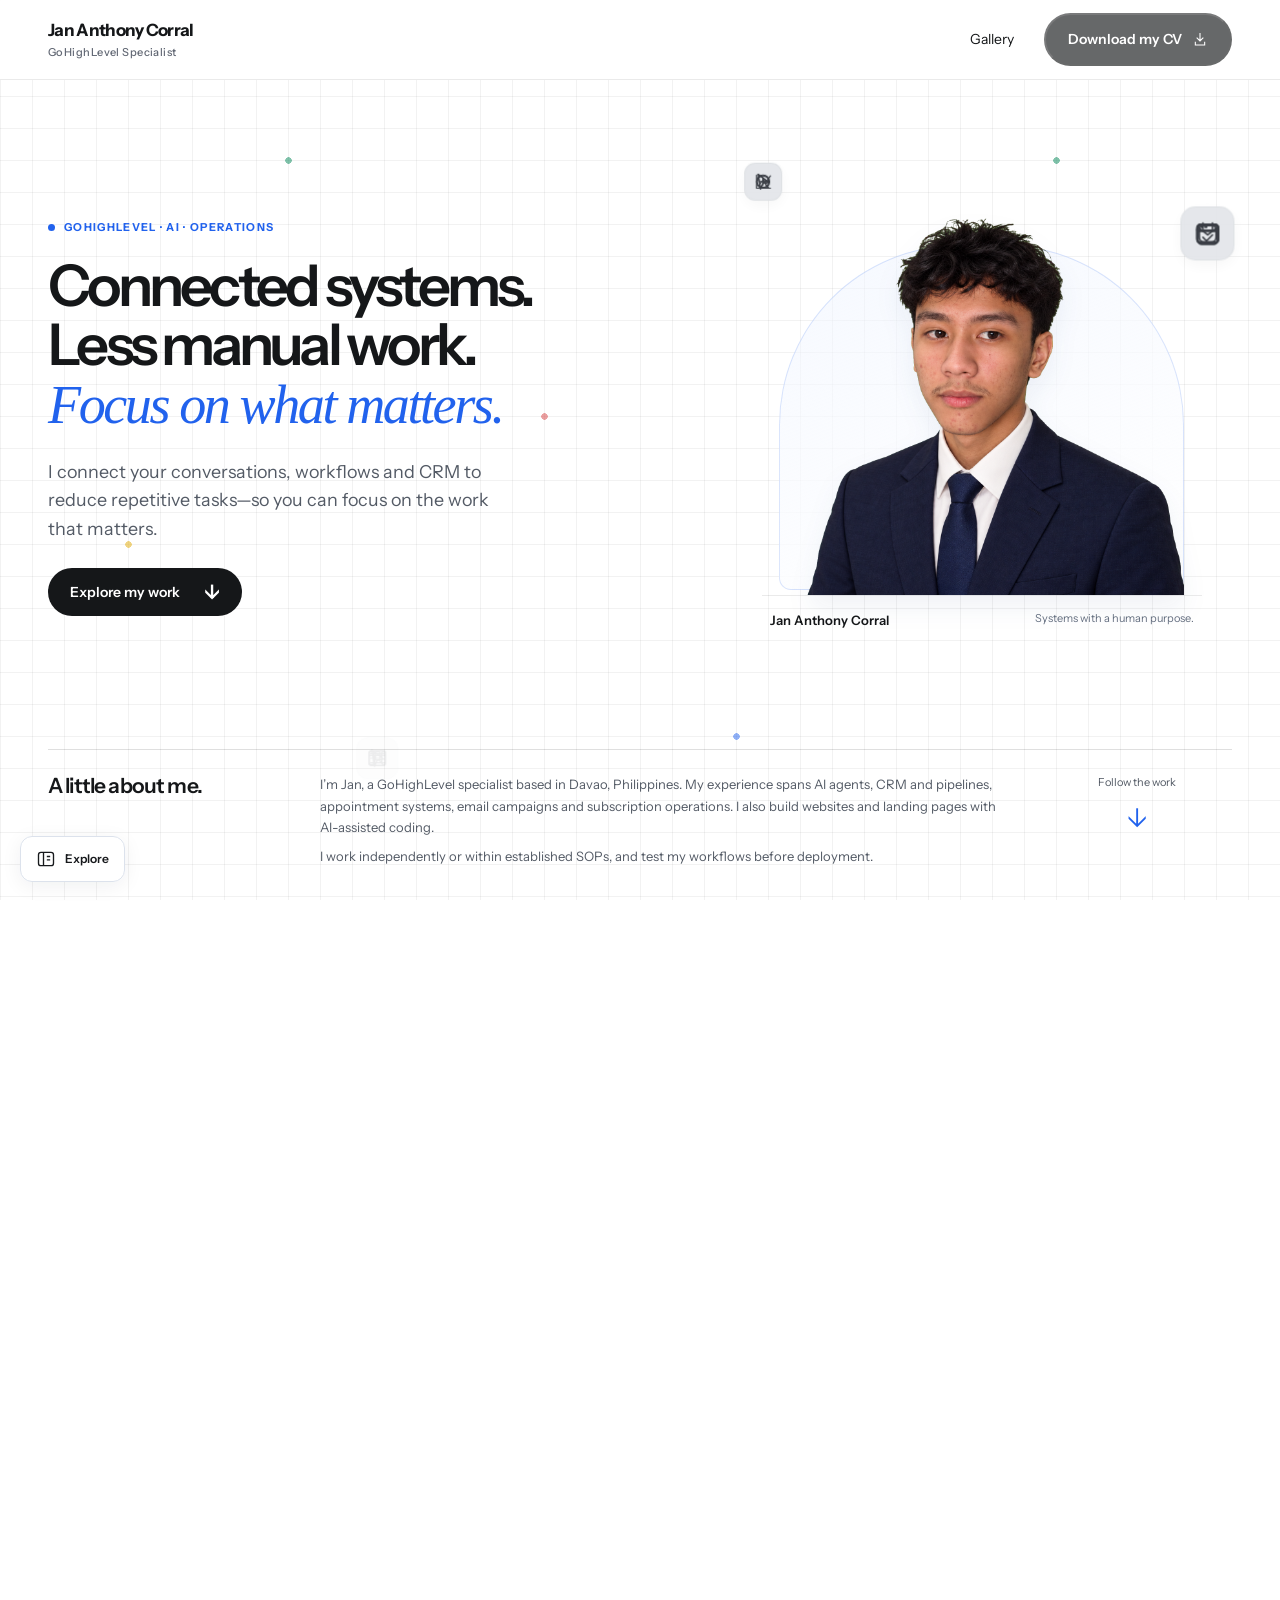
==== commit 330f178c: "Load corrected homepage navigation" ====
--- a/index.html
+++ b/index.html
@@ -654,7 +654,7 @@
 // Match the animated border radius to the actual pill height.
 document.querySelectorAll('.cta-ring').forEach(svg=>{const fit=()=>{const radius=(svg.clientHeight-1)/2;svg.querySelectorAll('rect').forEach(rect=>{rect.setAttribute('rx',radius);rect.setAttribute('ry',radius)})};new ResizeObserver(fit).observe(svg);fit()});
 </script>
-<script src="assets/home-journey-v7.js"></script>
+<script src="assets/home-journey-v7.js?v=2"></script>
 </body>
 </html>
 
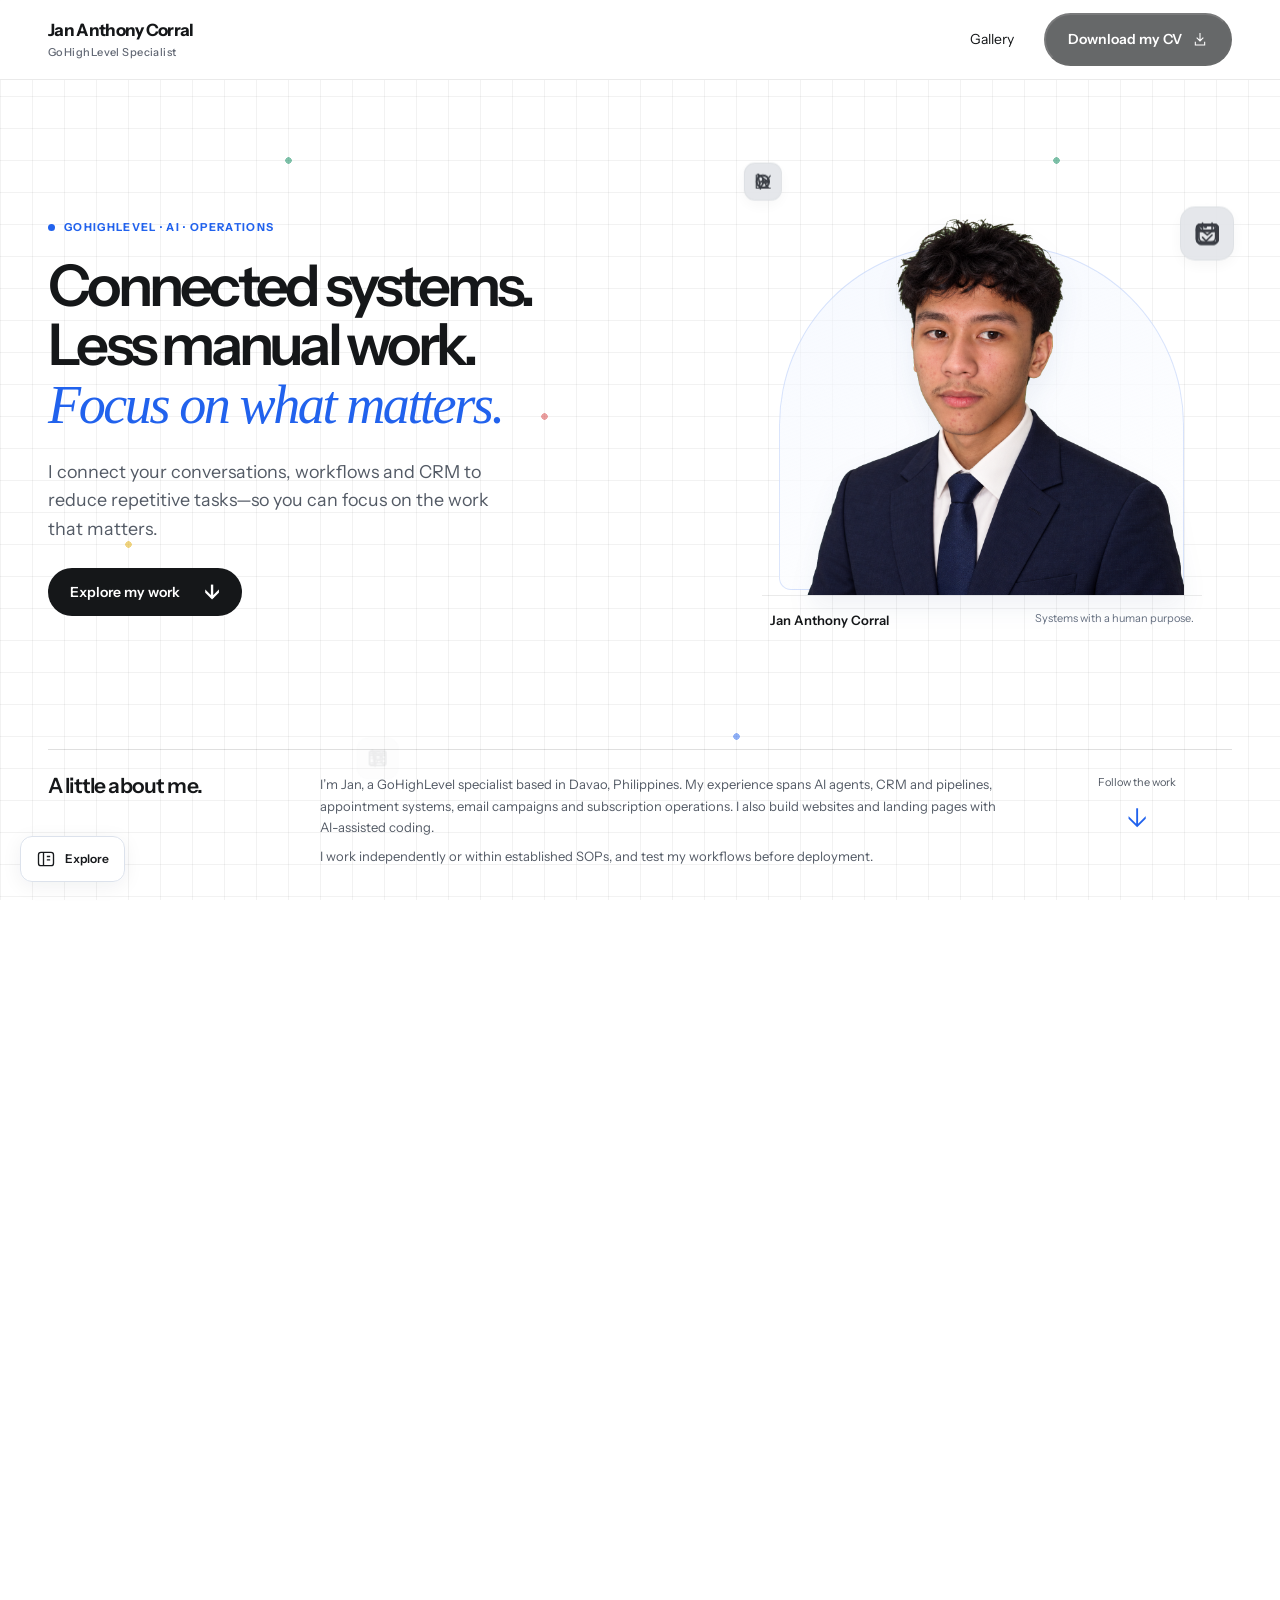
==== commit 0812d5f4: "Showcase the portfolio in the gallery with video and visual breakdown" ====
--- a/index.html
+++ b/index.html
@@ -564,7 +564,7 @@
   <p class="h-heading h-divider">Works</p>
   <div class="h-parent"><a href="gallery.html#workflows"><svg viewBox="0 0 24 24" fill="none" stroke="currentColor" stroke-width="1.6" aria-hidden="true"><rect x="3" y="3" width="6" height="6" rx="1.5"/><rect x="15" y="15" width="6" height="6" rx="1.5"/><path d="M6 9v9h9M9 6h9v9"/></svg>Workflows<span class="h-count">6</span></a><button class="h-category-toggle" type="button" aria-label="Toggle workflow categories" aria-controls="home-workflow-categories" aria-expanded="false"><svg viewBox="0 0 24 24" fill="none" stroke="currentColor" stroke-width="1.6" aria-hidden="true"><path d="m8 10 4 4 4-4"/></svg></button></div>
   <div class="h-subnav" id="home-workflow-categories" hidden><a href="gallery.html#workflows">All workflows</a><a href="gallery.html#ai"><i class="h-dot"></i>AI & conversations<span class="h-count">2</span></a><a href="gallery.html#appointments"><i class="h-dot h-yellow"></i>Appointments & follow-up<span class="h-count">2</span></a><a href="gallery.html#email"><i class="h-dot h-black"></i>Email & lead nurturing<span class="h-count">1</span></a><a href="gallery.html#payments"><i class="h-dot h-red"></i>Payments & subscriptions<span class="h-count">1</span></a></div>
-  <a href="gallery.html#websites"><svg viewBox="0 0 24 24" fill="none" stroke="currentColor" stroke-width="1.6" aria-hidden="true"><rect x="3" y="4" width="18" height="16" rx="3"/><path d="M3 9h18M7 6.5h1M10 6.5h1"/></svg>Websites<span class="h-count">2</span></a>
+  <a href="gallery.html#websites"><svg viewBox="0 0 24 24" fill="none" stroke="currentColor" stroke-width="1.6" aria-hidden="true"><rect x="3" y="4" width="18" height="16" rx="3"/><path d="M3 9h18M7 6.5h1M10 6.5h1"/></svg>Websites<span class="h-count">3</span></a>
   <p class="h-heading h-divider">The background</p>
   <a href="gallery.html#experience"><svg viewBox="0 0 24 24" fill="none" stroke="currentColor" stroke-width="1.6" aria-hidden="true"><rect x="3" y="7" width="18" height="14" rx="3"/><path d="M8 7V4h8v3M3 12a21 21 0 0 0 18 0M10 13h4"/></svg>Experience</a>
   <a href="gallery.html#stack"><svg viewBox="0 0 24 24" fill="none" stroke="currentColor" stroke-width="1.6" aria-hidden="true"><path d="m12 3 10 5-10 5L2 8l10-5ZM2 12l10 5 10-5M2 16l10 5 10-5"/></svg>Stack<span class="h-empty-dot"></span></a>
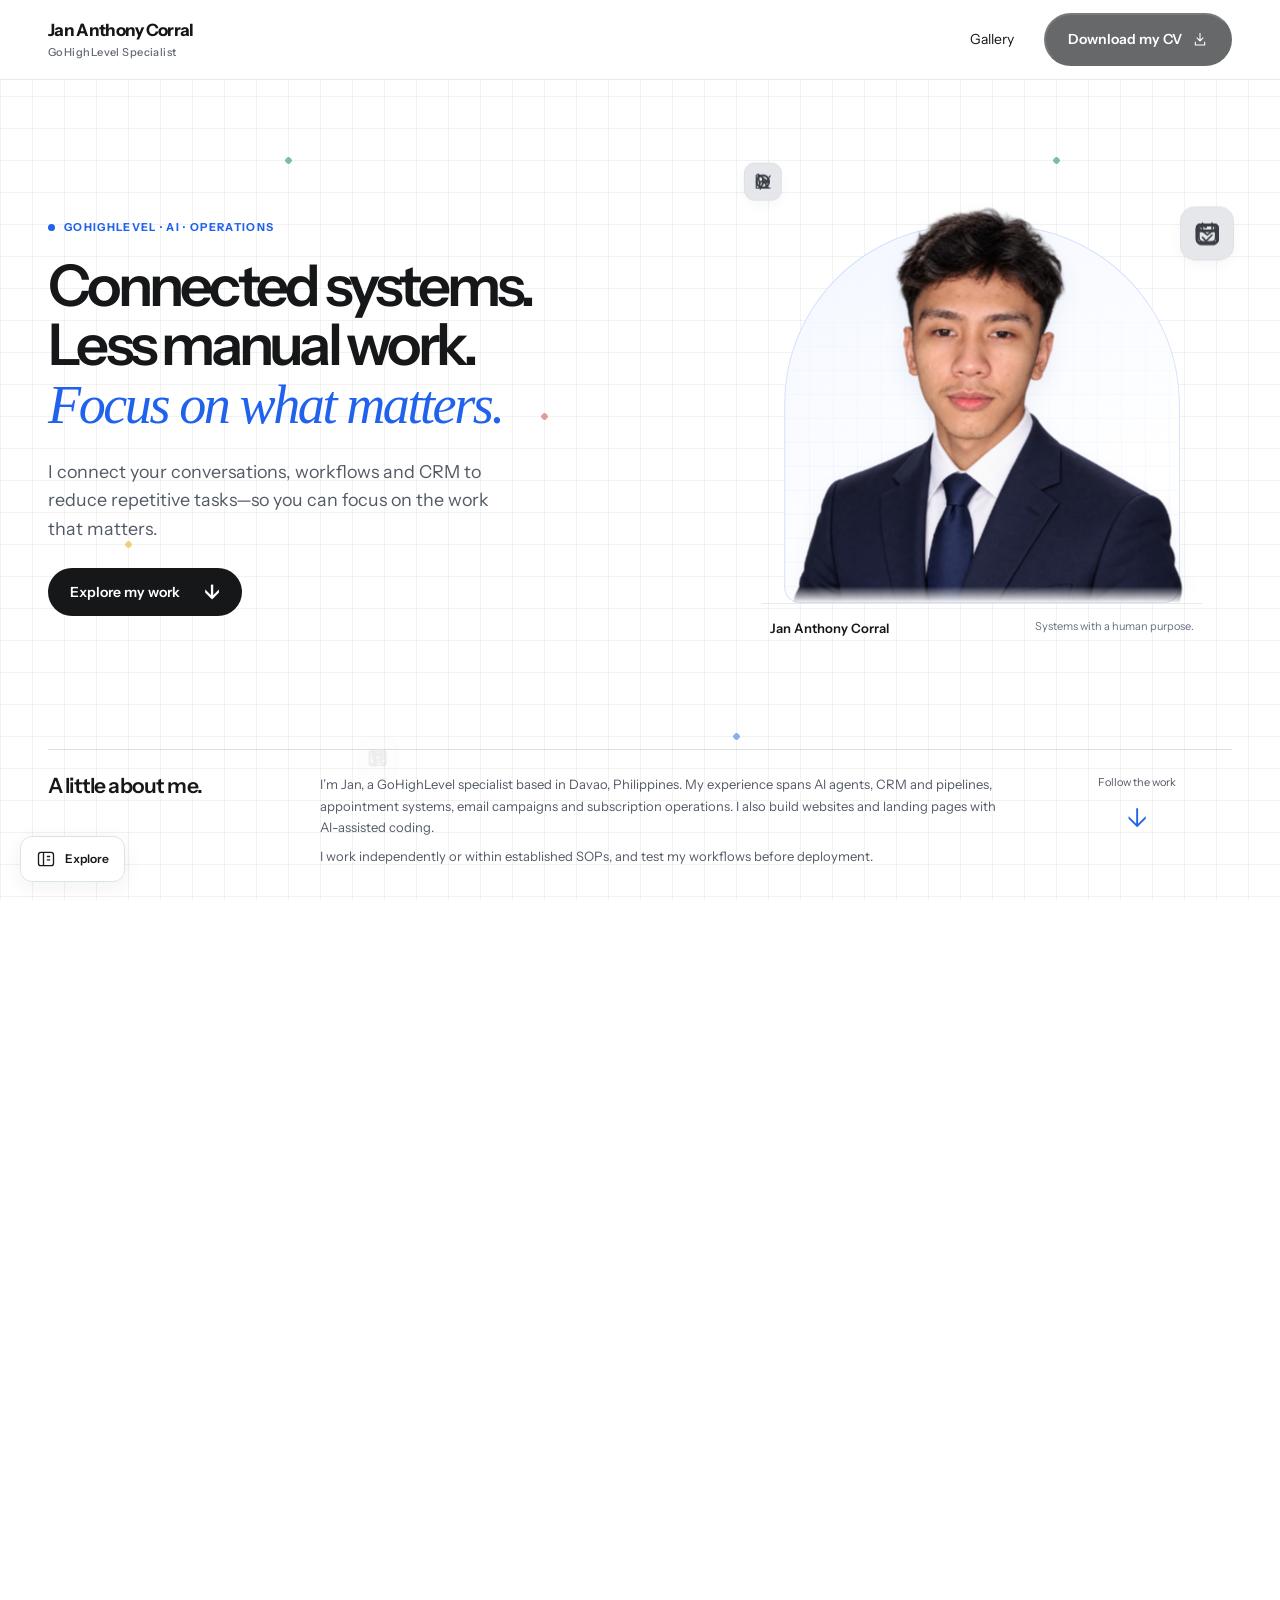
==== commit 1100ff12: "Update portrait interaction and gallery walkthrough" ====
--- a/index.html
+++ b/index.html
@@ -518,12 +518,21 @@
 </style>
 <link rel="stylesheet" href="assets/whiteboards.css?v=4">
 <link rel="stylesheet" href="assets/home-journey-v7.css">
+<link rel="stylesheet" href="assets/portrait-interaction-v1.css">
 </head>
 <body class="canvas-home">
 <div class="canvas-atmosphere" data-theme="neutral" aria-hidden="true"><div class="ambient-grid-offset"><div class="ambient-grid"></div></div><div class="ambient-position ambient-position-1"><div class="ambient-tile"><svg viewBox="0 0 24 24" fill="none" stroke="currentColor" stroke-width="1.35" stroke-linecap="round" stroke-linejoin="round"><g class="ambient-glyph" data-glyph="neutral"><rect x="5" y="5" width="14" height="14" rx="4"/></g><g class="ambient-glyph" data-glyph="social"><path d="M5 5h14v11H10l-5 4z"/><path d="M8 9h8M8 12h5"/></g><g class="ambient-glyph" data-glyph="aura"><rect x="3" y="4" width="18" height="16" rx="3"/><path d="M3 9h18M7 6.5h1M10 6.5h1"/></g><g class="ambient-glyph" data-glyph="demo"><rect x="4" y="5" width="16" height="16" rx="3"/><path d="M8 3v5M16 3v5M4 10h16m-12 5 3 3 5-5"/></g><g class="ambient-glyph" data-glyph="namaos"><rect x="3" y="4" width="18" height="16" rx="3"/><path d="M3 9h18M7 6.5h1M10 6.5h1"/></g><g class="ambient-glyph" data-glyph="discovery"><rect x="3" y="5" width="18" height="14" rx="3"/><path d="m3 6 9 7 9-7"/></g></svg></div></div><div class="ambient-position ambient-position-2"><div class="ambient-tile"><svg viewBox="0 0 24 24" fill="none" stroke="currentColor" stroke-width="1.35" stroke-linecap="round" stroke-linejoin="round"><g class="ambient-glyph" data-glyph="neutral"><path d="M5 7h14M5 12h9M5 17h12"/></g><g class="ambient-glyph" data-glyph="social"><rect x="4" y="6" width="16" height="13" rx="4"/><path d="M12 3v3M8 11v2M16 11v2M9 16h6"/></g><g class="ambient-glyph" data-glyph="aura"><rect x="3" y="4" width="18" height="16" rx="3"/><path d="M3 9h18M9 9v11"/></g><g class="ambient-glyph" data-glyph="demo"><rect x="3" y="5" width="5" height="14" rx="1"/><rect x="10" y="5" width="5" height="9" rx="1"/><rect x="17" y="5" width="4" height="12" rx="1"/></g><g class="ambient-glyph" data-glyph="namaos"><rect x="3" y="4" width="18" height="16" rx="3"/><path d="M3 9h18M9 9v11"/></g><g class="ambient-glyph" data-glyph="discovery"><path d="m6 3 13 10-7 1-3 7zM15 15l4 5"/></g></svg></div></div><div class="ambient-position ambient-position-3"><div class="ambient-tile"><svg viewBox="0 0 24 24" fill="none" stroke="currentColor" stroke-width="1.35" stroke-linecap="round" stroke-linejoin="round"><g class="ambient-glyph" data-glyph="neutral"><circle cx="12" cy="12" r="7"/><path d="M12 8v8M8 12h8"/></g><g class="ambient-glyph" data-glyph="social"><path d="m3 10 18-7-7 18-3-8zM11 13l10-10"/></g><g class="ambient-glyph" data-glyph="aura"><path d="m6 3 13 10-7 1-3 7zM15 15l4 5"/></g><g class="ambient-glyph" data-glyph="demo"><circle cx="12" cy="12" r="8"/><path d="M12 7v5l4 2"/></g><g class="ambient-glyph" data-glyph="namaos"><path d="m6 3 13 10-7 1-3 7zM15 15l4 5"/></g><g class="ambient-glyph" data-glyph="discovery"><path d="M4 20V4M4 20h17M8 15l4-5 4 2 5-7"/></g></svg></div></div></div>
 <header class="canvas-nav"><nav aria-label="Main navigation"><a class="canvas-wordmark" href="#top">Jan Anthony Corral<span>GoHighLevel Specialist</span></a><div class="canvas-nav-links"><a href="gallery.html">Gallery</a><button class="canvas-button canvas-cv" type="button" disabled title="CV coming soon">Download my CV <svg viewBox="0 0 24 24" fill="none" stroke="currentColor" stroke-width="1.6" aria-hidden="true"><path d="M12 3v12m-5-5 5 5 5-5M5 16v5h14v-5"/></svg></button></div></nav></header>
 <main id="top">
-<section class="canvas-hero" aria-labelledby="hero-title"><div class="canvas-hero-main"><div class="canvas-hero-copy"><p class="canvas-eyebrow"><span class="canvas-status"></span> GoHighLevel · AI · Operations</p><h1 id="hero-title">Connected systems.<br>Less manual work.<br><em>Focus on what matters.</em></h1><p class="canvas-lead">I connect your conversations, workflows and CRM to reduce repetitive tasks—so you can focus on the work that matters.</p><a class="canvas-button" href="#work">Explore my work <span aria-hidden="true">↓</span></a></div><figure class="canvas-portrait"><div class="portrait-grid" aria-hidden="true"></div><img src="assets/jan-portrait-transparent.png" alt="Jan Anthony Corral" width="1254" height="1254" fetchpriority="high"><figcaption>Jan Anthony Corral<span>Systems with a human purpose.</span></figcaption></figure></div>
+<section class="canvas-hero" aria-labelledby="hero-title"><div class="canvas-hero-main"><div class="canvas-hero-copy"><p class="canvas-eyebrow"><span class="canvas-status"></span> GoHighLevel · AI · Operations</p><h1 id="hero-title">Connected systems.<br>Less manual work.<br><em>Focus on what matters.</em></h1><p class="canvas-lead">I connect your conversations, workflows and CRM to reduce repetitive tasks—so you can focus on the work that matters.</p><a class="canvas-button" href="#work">Explore my work <span aria-hidden="true">↓</span></a></div><figure class="canvas-portrait" tabindex="0" aria-label="Portrait of Jan Anthony Corral">
+<div class="portrait-scene">
+<div class="portrait-grid" aria-hidden="true"></div><div class="portrait-sheen" aria-hidden="true"></div>
+<svg class="portrait-connections" viewBox="0 0 440 400" preserveAspectRatio="none" aria-hidden="true"><path class="portrait-route" pathLength="1" d="M39 182V110Q39 90 59 90H388V84M388 84V280Q388 309 405 309"/></svg>
+<img class="portrait-image" src="assets/jan-portrait-fresh-v1.png" alt="Jan Anthony Corral in a navy suit, turned slightly toward the headline" width="1254" height="1254" fetchpriority="high">
+<span class="portrait-node portrait-node--workflow" aria-hidden="true"><svg viewBox="0 0 24 24"><rect x="3" y="3" width="7" height="7" rx="1.5"/><rect x="14" y="14" width="7" height="7" rx="1.5"/><path d="M10 6.5h7.5V14M6.5 10v7.5H14"/></svg></span>
+<span class="portrait-node portrait-node--message" aria-hidden="true"><svg viewBox="0 0 24 24"><path d="M5 4h14a2 2 0 0 1 2 2v10a2 2 0 0 1-2 2h-8l-5 3v-3H5a2 2 0 0 1-2-2V6a2 2 0 0 1 2-2Z"/><path d="M7 9h10M7 13h6"/></svg></span>
+<span class="portrait-node portrait-node--check" aria-hidden="true"><svg viewBox="0 0 24 24"><rect x="4" y="4" width="16" height="16" rx="4"/><path d="m8 12 3 3 5-6"/></svg></span>
+</div><figcaption>Jan Anthony Corral<span>Systems with a human purpose.</span></figcaption></figure></div>
 <div class="canvas-about" id="about"><h2>A little about me.</h2><div><p>I’m Jan, a GoHighLevel specialist based in Davao, Philippines. My experience spans AI agents, CRM and pipelines, appointment systems, email campaigns and subscription operations. I also build websites and landing pages with AI-assisted coding.</p><p>I work independently or within established SOPs, and test my workflows before deployment.</p></div><a href="#work" class="canvas-path-entry" aria-label="Continue down to selected workflows"><span>Follow the work</span>↓</a></div></section>
 <section class="canvas-runway" id="work" aria-label="Selected workflows and websites"><div class="canvas-stage"><div class="canvas-work-heading"><div><span class="canvas-eyebrow canvas-work-label">Selected work</span><p class="canvas-work-caption">Connected systems, in action.</p></div></div>
 <div class="canvas-work-intro"><div><span class="canvas-eyebrow">Before you explore</span><p>Showcase overviews are AI-reconstructed to bring multiple workflows together. Original editor captures are available in each breakdown.</p></div></div><div class="canvas-track"><article class="canvas-slide tone-blue" id="work-social" aria-label="Social Media AI: Comments to Smart DMs">
@@ -655,6 +664,7 @@
 document.querySelectorAll('.cta-ring').forEach(svg=>{const fit=()=>{const radius=(svg.clientHeight-1)/2;svg.querySelectorAll('rect').forEach(rect=>{rect.setAttribute('rx',radius);rect.setAttribute('ry',radius)})};new ResizeObserver(fit).observe(svg);fit()});
 </script>
 <script src="assets/home-journey-v7.js?v=2"></script>
+<script src="assets/portrait-interaction-v1.js"></script>
 </body>
 </html>
 
--- a/assets/portrait-interaction-v1.css
+++ b/assets/portrait-interaction-v1.css
@@ -0,0 +1,32 @@
+/* Portrait layers echo the workflow canvas without moving the surrounding copy. */
+.canvas-portrait{--portrait-x:0px;--portrait-y:0px;--portrait-rx:0deg;--portrait-ry:0deg;--portrait-light-x:50%;--portrait-light-y:40%;outline-offset:8px;border-radius:14px}
+.portrait-scene{position:relative;height:min(48vh,420px);perspective:1000px;isolation:isolate}
+.portrait-scene .portrait-grid{inset:10% 5% 0;border-radius:180px 180px 16px 16px;z-index:0;overflow:hidden;background:linear-gradient(155deg,#f3f7ff,#fff 74%);transform:rotateX(var(--portrait-rx)) rotateY(var(--portrait-ry));transition:transform .45s cubic-bezier(.2,.7,.3,1),border-color .4s,box-shadow .4s}
+.portrait-grid::before{content:"";position:absolute;inset:0;background-image:linear-gradient(#2162ed14 1px,transparent 1px),linear-gradient(90deg,#2162ed14 1px,transparent 1px);background-size:24px 24px;mask-image:linear-gradient(transparent,#000 60%);opacity:.45;transition:opacity .45s}
+.portrait-grid::after{content:"";position:absolute;inset:0;background:radial-gradient(circle at var(--portrait-light-x) var(--portrait-light-y),#2162ed25,transparent 65%);opacity:0;transition:opacity .4s}
+.portrait-sheen{position:absolute;inset:10% 5% 0;border-radius:180px 180px 16px 16px;overflow:hidden;z-index:1;pointer-events:none}
+.portrait-sheen::after{content:"";position:absolute;inset:-35%;background:linear-gradient(110deg,transparent 42%,#fff 50%,transparent 58%);transform:translateX(-110%);opacity:.8}
+.canvas-portrait .portrait-image{display:block;width:100%;height:100%;object-fit:contain;object-position:50% 100%;z-index:2;transform-origin:50% 100%;transform:translate3d(0,0,0) scale(.98);filter:drop-shadow(0 9px 11px #142b6b12);mask-image:linear-gradient(#000 0%,#000 96%,transparent 100%);transition:transform .5s cubic-bezier(.2,.7,.3,1),filter .5s;pointer-events:none}
+.portrait-connections{position:absolute;inset:0;width:100%;height:100%;z-index:1;overflow:visible;pointer-events:none}
+.portrait-route{fill:none;stroke:#2162ed;stroke-width:1.4;stroke-dasharray:1;stroke-dashoffset:1;opacity:0;transition:stroke-dashoffset .7s cubic-bezier(.2,.7,.3,1),opacity .25s;vector-effect:non-scaling-stroke}
+.portrait-node{position:absolute;z-index:3;display:grid;place-items:center;width:34px;height:34px;border-radius:10px;background:#2162ed;color:#fff;border:1px solid #fff;box-shadow:0 5px 16px #2162ed20;opacity:0;transform:translateY(9px) scale(.86);transition:opacity .3s,transform .5s cubic-bezier(.2,.7,.3,1);pointer-events:none}
+.portrait-node svg{width:17px;height:17px;fill:none;stroke:currentColor;stroke-width:1.5;stroke-linecap:round;stroke-linejoin:round}
+.portrait-node--workflow{left:5%;top:41%}
+.portrait-node--message{right:7%;top:17%;transition-delay:.06s}
+.portrait-node--check{right:4%;top:73%;transition-delay:.12s}
+.canvas-portrait figcaption{position:relative;margin-top:0;transition:border-color .3s}
+.canvas-portrait figcaption::before{content:"";position:absolute;left:8px;right:8px;top:-1px;height:1px;background:#2162ed;transform:scaleX(0);transform-origin:left;transition:transform .6s cubic-bezier(.2,.7,.3,1)}
+.canvas-portrait:focus-visible{outline:2px solid #2162ed}
+.canvas-portrait:is(.is-portrait-active,:focus-visible) .portrait-grid{border-color:#2162ed66;box-shadow:0 12px 30px #2162ed0d}
+.canvas-portrait:is(.is-portrait-active,:focus-visible) .portrait-grid::before{opacity:1}
+.canvas-portrait:is(.is-portrait-active,:focus-visible) .portrait-grid::after{opacity:1}
+.canvas-portrait:is(.is-portrait-active,:focus-visible) .portrait-sheen::after{animation:portrait-light-pass .85s cubic-bezier(.2,.7,.3,1) both}
+.canvas-portrait:is(.is-portrait-active,:focus-visible) .portrait-image{transform:translate3d(var(--portrait-x),calc(var(--portrait-y) - 4px),14px) rotateX(var(--portrait-rx)) rotateY(var(--portrait-ry)) scale(1.025);filter:drop-shadow(0 14px 16px #142b6b20)}
+.canvas-portrait:is(.is-portrait-active,:focus-visible) .portrait-route{stroke-dashoffset:0;opacity:.65}
+.canvas-portrait:is(.is-portrait-active,:focus-visible) .portrait-node{opacity:1;transform:translateY(0) scale(1)}
+.canvas-portrait:is(.is-portrait-active,:focus-visible) figcaption::before{transform:scaleX(1)}
+@keyframes portrait-light-pass{to{transform:translateX(110%)}}
+@media(max-width:700px){.portrait-scene{height:155px}.portrait-scene .portrait-grid,.portrait-sheen{inset:7% 0 0;border-radius:70px 70px 10px 10px}.portrait-connections,.portrait-node,.portrait-sheen{display:none}.portrait-grid::before{background-size:18px 18px}.canvas-portrait figcaption::before{left:0;right:0}}
+@media(max-width:360px){.portrait-scene{height:125px}}
+@media(hover:none),(pointer:coarse){.portrait-scene{perspective:none}.canvas-portrait .portrait-image{transform:none!important}.portrait-sheen,.portrait-connections,.portrait-node{display:none}}
+@media(prefers-reduced-motion:reduce){.canvas-portrait *,.canvas-portrait *::before,.canvas-portrait *::after{animation:none!important;transition:none!important}.canvas-portrait .portrait-image,.portrait-scene .portrait-grid{transform:none!important}.portrait-sheen{display:none}}
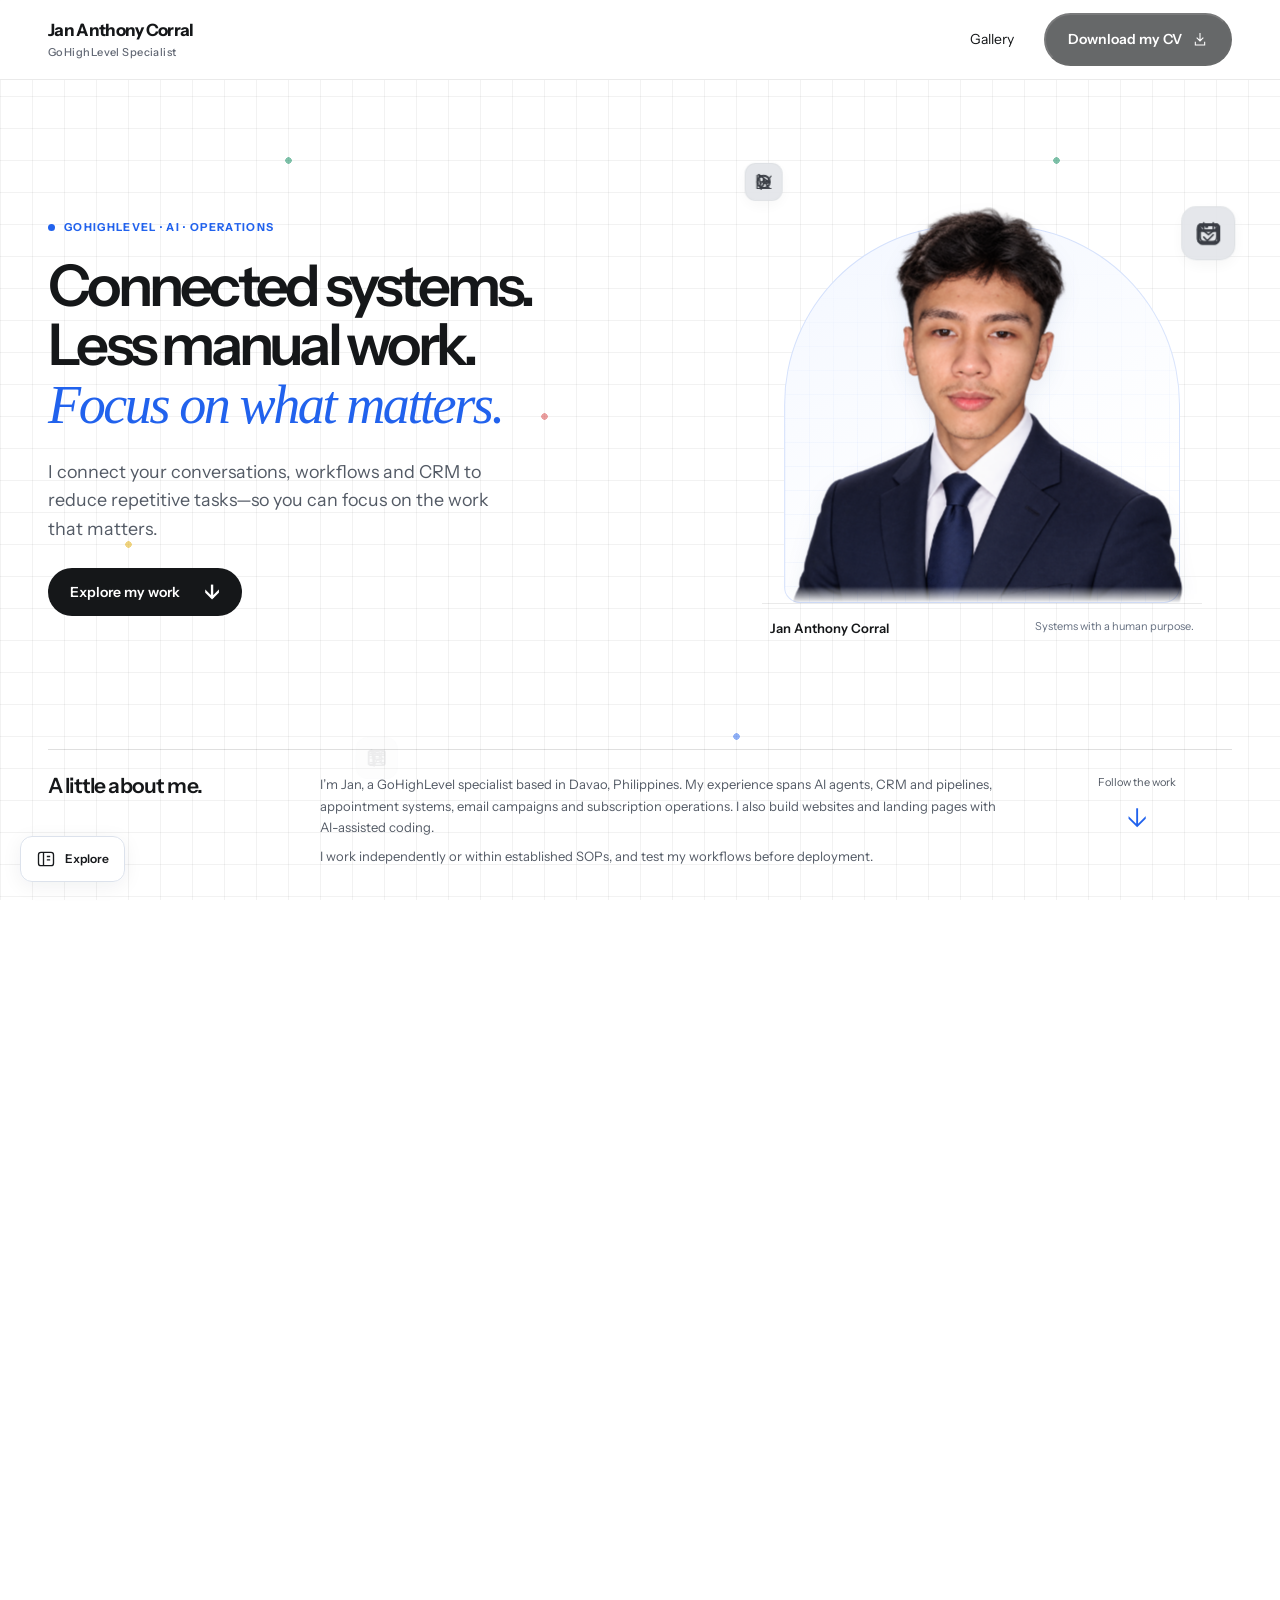
==== commit 9036af79: "Apply compact mobile layouts to Home and Gallery" ====
--- a/index.html
+++ b/index.html
@@ -519,6 +519,7 @@
 <link rel="stylesheet" href="assets/whiteboards.css?v=4">
 <link rel="stylesheet" href="assets/home-journey-v7.css">
 <link rel="stylesheet" href="assets/portrait-interaction-v1.css">
+<link rel="stylesheet" href="assets/mobile-refinement-v1.css">
 </head>
 <body class="canvas-home">
 <div class="canvas-atmosphere" data-theme="neutral" aria-hidden="true"><div class="ambient-grid-offset"><div class="ambient-grid"></div></div><div class="ambient-position ambient-position-1"><div class="ambient-tile"><svg viewBox="0 0 24 24" fill="none" stroke="currentColor" stroke-width="1.35" stroke-linecap="round" stroke-linejoin="round"><g class="ambient-glyph" data-glyph="neutral"><rect x="5" y="5" width="14" height="14" rx="4"/></g><g class="ambient-glyph" data-glyph="social"><path d="M5 5h14v11H10l-5 4z"/><path d="M8 9h8M8 12h5"/></g><g class="ambient-glyph" data-glyph="aura"><rect x="3" y="4" width="18" height="16" rx="3"/><path d="M3 9h18M7 6.5h1M10 6.5h1"/></g><g class="ambient-glyph" data-glyph="demo"><rect x="4" y="5" width="16" height="16" rx="3"/><path d="M8 3v5M16 3v5M4 10h16m-12 5 3 3 5-5"/></g><g class="ambient-glyph" data-glyph="namaos"><rect x="3" y="4" width="18" height="16" rx="3"/><path d="M3 9h18M7 6.5h1M10 6.5h1"/></g><g class="ambient-glyph" data-glyph="discovery"><rect x="3" y="5" width="18" height="14" rx="3"/><path d="m3 6 9 7 9-7"/></g></svg></div></div><div class="ambient-position ambient-position-2"><div class="ambient-tile"><svg viewBox="0 0 24 24" fill="none" stroke="currentColor" stroke-width="1.35" stroke-linecap="round" stroke-linejoin="round"><g class="ambient-glyph" data-glyph="neutral"><path d="M5 7h14M5 12h9M5 17h12"/></g><g class="ambient-glyph" data-glyph="social"><rect x="4" y="6" width="16" height="13" rx="4"/><path d="M12 3v3M8 11v2M16 11v2M9 16h6"/></g><g class="ambient-glyph" data-glyph="aura"><rect x="3" y="4" width="18" height="16" rx="3"/><path d="M3 9h18M9 9v11"/></g><g class="ambient-glyph" data-glyph="demo"><rect x="3" y="5" width="5" height="14" rx="1"/><rect x="10" y="5" width="5" height="9" rx="1"/><rect x="17" y="5" width="4" height="12" rx="1"/></g><g class="ambient-glyph" data-glyph="namaos"><rect x="3" y="4" width="18" height="16" rx="3"/><path d="M3 9h18M9 9v11"/></g><g class="ambient-glyph" data-glyph="discovery"><path d="m6 3 13 10-7 1-3 7zM15 15l4 5"/></g></svg></div></div><div class="ambient-position ambient-position-3"><div class="ambient-tile"><svg viewBox="0 0 24 24" fill="none" stroke="currentColor" stroke-width="1.35" stroke-linecap="round" stroke-linejoin="round"><g class="ambient-glyph" data-glyph="neutral"><circle cx="12" cy="12" r="7"/><path d="M12 8v8M8 12h8"/></g><g class="ambient-glyph" data-glyph="social"><path d="m3 10 18-7-7 18-3-8zM11 13l10-10"/></g><g class="ambient-glyph" data-glyph="aura"><path d="m6 3 13 10-7 1-3 7zM15 15l4 5"/></g><g class="ambient-glyph" data-glyph="demo"><circle cx="12" cy="12" r="8"/><path d="M12 7v5l4 2"/></g><g class="ambient-glyph" data-glyph="namaos"><path d="m6 3 13 10-7 1-3 7zM15 15l4 5"/></g><g class="ambient-glyph" data-glyph="discovery"><path d="M4 20V4M4 20h17M8 15l4-5 4 2 5-7"/></g></svg></div></div></div>
--- a/assets/mobile-refinement-v1.css
+++ b/assets/mobile-refinement-v1.css
@@ -0,0 +1,219 @@
+/* Mobile density pass: reduce wasted space, retain readable copy and touch targets. */
+@media (max-width:700px) {
+  .canvas-nav{height:58px}
+  .canvas-nav nav{width:calc(100% - 28px);gap:10px}
+  .canvas-wordmark{font-size:12px;letter-spacing:-.03em}
+  .canvas-wordmark span{font-size:8px;margin-top:3px}
+  .canvas-nav-links{gap:12px;font-size:11px}
+  .canvas-nav-links>a{display:inline-flex;align-items:center;min-height:44px}
+  .canvas-nav-links .canvas-cv{min-height:36px;padding:8px 10px;font-size:9px;gap:6px}
+  .canvas-home .canvas-hero{padding:24px 18px 0!important;min-height:0}
+  .canvas-hero-main{grid-template-columns:minmax(0,1fr) 100px;gap:0 14px;align-items:center}
+  .canvas-hero-copy{display:contents}
+  .canvas-hero .canvas-eyebrow{grid-column:1/-1;font-size:9px;letter-spacing:.09em;margin-bottom:12px}
+  .canvas-hero h1{grid-column:1/-1;font-size:clamp(27px,7.7vw,42px);line-height:1.06;letter-spacing:-.05em;margin:0 0 18px}
+  .canvas-hero .canvas-lead{grid-column:1;grid-row:3;font-size:13px;line-height:1.55;margin:0 0 12px;max-width:440px}
+  .canvas-hero .canvas-button{grid-column:1;grid-row:4;justify-self:start;min-height:44px;font-size:11px;padding:9px 14px;gap:12px}
+  .canvas-hero .canvas-portrait{grid-column:2;grid-row:3/5;align-self:center;margin:0;width:100%;max-width:120px}
+  .canvas-hero .portrait-scene{height:136px}
+  .canvas-portrait figcaption{font-size:9px;line-height:1.35;padding:7px 0}
+  .canvas-about{grid-template-columns:1fr;margin-top:22px;padding:17px 0 22px;gap:8px}
+  .canvas-about h2{font-size:17px;line-height:1.3}
+  .canvas-about p{font-size:12px;line-height:1.6;margin-bottom:7px}
+  .canvas-about p:last-child{margin-bottom:0}
+  .canvas-work-heading{padding:17px 18px}
+  .canvas-work-heading p{font-size:12px}
+  .canvas-work-heading .canvas-work-label{font-size:9px;padding:4px 7px;margin-bottom:5px}
+  .canvas-enhanced .canvas-slide{padding:88px 18px 66px;gap:16px;grid-template-rows:auto auto;align-content:center}
+  body.canvas-home #work .canvas-slide h2{font-size:clamp(27px,7.3vw,36px);line-height:1.08;margin-bottom:12px}
+  .canvas-slide .canvas-eyebrow{font-size:9px;margin-bottom:8px}
+  .canvas-slide h3{font-size:13px;line-height:1.4;margin-bottom:6px}
+  .canvas-description{font-size:12px;line-height:1.55;margin-bottom:4px}
+  .canvas-link,.canvas-website-links .canvas-link{min-height:44px;font-size:11px;padding:9px 0;gap:12px}
+  .canvas-project-visual{padding:8px;border-radius:10px}
+  .canvas-window-bar{font-size:9px;padding:6px 8px}
+  .canvas-window img{height:clamp(135px,21svh,180px)}
+  .canvas-steps{display:flex;gap:12px;margin-top:7px}
+  .canvas-steps>span{font-size:9px;line-height:1.35;padding:5px 3px}
+  .canvas-steps>span:not(:last-child):after{width:12px}
+  .canvas-website .canvas-window video{height:auto;max-height:25svh}
+  .canvas-website-links{gap:4px 16px}
+  .canvas-next-site{min-height:44px;margin-top:2px;font-size:11px}
+  .canvas-more{margin-top:8px;padding-top:8px;gap:12px}
+  .canvas-more p{font-size:11px}
+  .canvas-more .canvas-button{min-height:44px;font-size:11px;padding:9px 12px;gap:8px}
+  .canvas-work-intro p{font-size:13px;line-height:1.6}
+  .canvas-enhanced .canvas-contact,.canvas-home:not(.canvas-enhanced) .canvas-contact{padding:78px 18px 66px!important}
+  body.canvas-home #work .canvas-contact h2{font-size:clamp(32px,8vw,44px)!important;line-height:1.08;margin-bottom:16px}
+  .canvas-contact-main>p:not(.canvas-eyebrow){font-size:13px;line-height:1.6;margin-bottom:16px}
+  .canvas-contact-main .canvas-eyebrow{font-size:10px;margin-bottom:12px}
+  .canvas-contact-main .canvas-button{font-size:12px;min-height:44px;padding:10px 16px}
+  .canvas-email{font-size:12px;margin-top:12px;min-height:44px;display:flex;align-items:center}
+  .canvas-footer{gap:12px;padding:16px 0;font-size:11px}
+  .canvas-footer>a{min-height:44px;display:flex;align-items:center}
+  .canvas-home:not(.canvas-enhanced) .canvas-slide{min-height:0;padding:30px 18px;gap:16px}
+  .canvas-home:not(.canvas-enhanced) .canvas-contact{min-height:0}
+  .home-drawer{width:264px;padding:18px 14px}
+  .h-identity{margin-bottom:17px}
+  .h-heading{margin-bottom:5px}
+  .h-divider{margin-top:12px;padding-top:12px}
+  .h-close,.h-category-toggle{width:44px;min-height:44px}
+  .h-sidebar-bottom{margin-top:12px;padding-top:12px}
+}
+
+@media (max-width:800px) {
+  .g-topbar{height:54px;padding-inline:14px;gap:10px}
+  .g-menu,.g-close-nav{width:44px;height:44px;padding:12px}
+  .g-top-contact{min-height:44px;display:flex;align-items:center}
+  .g-sidebar{width:260px;padding:18px 13px}
+  .g-sidebar .g-close-nav{margin-left:auto;flex-shrink:0}
+  .g-sidebar .g-navigation>a,.g-sidebar .g-parent>a{font-size:13px;min-height:44px}
+  .g-category-toggle{min-width:44px;min-height:44px}
+  .g-sidebar .g-home-link{margin-block:10px;min-height:44px;display:flex;align-items:center}
+  .g-sidebar .g-subnav>a{font-size:11px;min-height:44px;padding-block:8px}
+  .g-sidebar .g-nav-divider{margin-top:12px;padding-top:12px}
+  .g-sidebar-bottom{margin-top:12px;padding-top:12px}
+}
+
+@media (max-width:560px) {
+  .g-main{padding:18px 14px 0}
+  .g-page-intro{gap:9px;margin-bottom:14px}
+  .g-page-intro h1{font-size:28px;line-height:1.08}
+  .g-page-intro>p{font-size:12px;line-height:1.55;max-width:none}
+  .g-kicker{font-size:9px;margin-bottom:7px}
+  .g-proof{padding:8px 0;margin-bottom:12px;font-size:10px}
+  .g-tools{gap:8px;margin-bottom:12px}
+  .g-search{height:44px;width:195px;max-width:62%;padding:8px 10px}
+  .g-search input{font-size:16px}
+  .g-search input::placeholder{font-size:11px}
+  .g-project-grid,.g-website-grid{gap:10px}
+  .g-card{border-radius:10px}
+  .g-card:hover,.g-website-card:hover{transform:none}
+  .g-card-meta{padding:11px 12px 0;min-height:39px;gap:9px}
+  .g-project-icon{width:28px;height:28px;flex-basis:28px;border-radius:7px}
+  .g-project-icon svg{width:16px;height:16px}
+  .g-card-category{font-size:10px;line-height:1.3}
+  .g-card-category small{font-size:9px}
+  .g-card-content{padding:9px 12px 0}
+  .g-card h3{font-size:16px;line-height:1.3;margin-bottom:8px;min-height:0}
+  .g-preview-stage{height:auto;min-height:0}
+  .g-preview-summary{height:auto}
+  .g-preview-summary>p{font-size:12px;line-height:1.5;margin-bottom:10px}
+  .g-preview-summary .g-flow{margin:0 0 10px;gap:14px}
+  .g-flow>span{font-size:10px;line-height:1.4}
+  .g-flow>span:not(:last-child)::after{width:14px}
+  .g-card-actions{padding:0 12px;gap:10px}
+  .g-card-actions .g-detail,.g-overview-button{min-height:44px;font-size:11px!important;padding:9px 0}
+  .g-preview-capture{border-radius:9px;padding:5px 5px 44px}
+  .g-preview-zoom{top:6px;right:6px;font-size:10px;padding:7px}
+  .g-section-label{margin-bottom:12px;padding-top:10px}
+  .g-website-media{padding:8px;border-radius:9px 9px 0 0}
+  .g-website-media video{max-height:156px;aspect-ratio:2/1;object-fit:contain}
+  .g-browser-bar{font-size:8px;padding:5px 7px}
+  .g-website-copy{padding:11px 12px 0}
+  .g-website-copy h3{font-size:18px;line-height:1.2;margin:6px 0 7px}
+  .g-website-copy>p{font-size:12px;line-height:1.5;margin-bottom:10px}
+  .g-website-actions{gap:0 12px}
+  .g-website-actions .g-detail,.g-website-actions .g-live-link{min-height:44px;padding:10px 0;font-size:11px!important}
+  .g-image-note{font-size:10px;line-height:1.6;margin-top:14px}
+  .g-footer{margin-top:20px;padding:14px 0 20px}
+  .g-footer>a{min-height:44px;display:flex;align-items:center;margin-top:0}
+  .g-experience-grid{margin-top:18px;gap:10px}
+  .g-experience-grid article{padding:16px}
+  .g-exp-icon{margin-bottom:12px;width:28px;height:28px}
+  .g-experience-grid h2{font-size:18px;margin-bottom:8px}
+  .g-experience-grid p{margin-bottom:10px;line-height:1.6}
+  .g-text-link{min-height:44px;display:inline-flex;align-items:center}
+  .g-working-note{margin-top:20px;padding:20px 0}
+  .g-working-note h2{font-size:25px}
+  .g-empty-state{padding:28px 18px;margin:18px 0 28px}
+  .g-empty-state h2{font-size:19px}
+  .g-empty-state p{margin-bottom:16px}
+}
+
+/* The same compact dialog chrome on both pages; images remain fully visible. */
+@media (max-width:700px) {
+  .breakdown-dialog{width:calc(100vw - 12px);height:calc(100dvh - 12px);max-height:none;margin:6px;border-radius:12px}
+  .breakdown-dialog .dialog-heading{padding:8px 12px;gap:8px}
+  .breakdown-dialog .dialog-heading h2{font-size:14px;line-height:1.35}
+  .dialog-x{min-width:44px;min-height:44px;flex-shrink:0}
+  .breakdown-dialog .dialog-footer{padding:8px 12px}
+  .breakdown-dialog .dialog-footer .button{font-size:12px;min-height:44px;padding:9px 15px}
+  .bb-board{padding:14px 12px}
+  .bb-intro{gap:12px;margin-bottom:14px}
+  .bb-intro h3{font-size:22px;margin:7px 0 9px}
+  .bb-delivery{padding:10px 12px}
+  .bb-section-head{padding-top:12px;margin-bottom:10px}
+  .bb-node-select img{height:72px}
+  .bb-node-summary{line-height:1.5}
+  .bb-detail{padding:12px}
+  .bb-detail h4{font-size:18px}
+  .bb-detail .bb-capture img{height:180px}
+  .bb-site-steps li{padding:12px}
+  .board-intro{margin-bottom:16px}
+  .board-intro h3{font-size:22px!important;line-height:1.2}
+  .board-intro p,.board-intro .board-qa{font-size:12px;line-height:1.55}
+  .image-graph{gap:34px;padding-bottom:34px}
+  .image-node h4{font-size:14px}
+  .image-node p{font-size:12px}
+  .image-node figcaption{padding:10px 5px 6px}
+  .image-toolbar{gap:8px;padding:8px}
+  .zoom-controls button{min-width:40px;min-height:44px}
+}
+@media (min-width:701px) and (max-width:950px) and (max-height:620px) {
+  .canvas-nav{height:58px}
+  .canvas-wordmark{font-size:13px}
+  .canvas-wordmark span{font-size:9px}
+  .canvas-nav-links{font-size:12px;gap:18px}
+  .canvas-nav-links .canvas-cv{min-height:36px;font-size:11px;padding:8px 13px}
+  .canvas-home .canvas-hero{min-height:0;padding:24px 24px 0!important}
+  .canvas-hero-main{grid-template-columns:minmax(0,1.5fr) minmax(150px,.8fr);gap:28px}
+  .canvas-hero h1{font-size:32px;margin-bottom:14px}
+  .canvas-eyebrow{font-size:10px;margin-bottom:12px}
+  .canvas-lead{font-size:13px;line-height:1.55;margin-bottom:14px}
+  .portrait-scene{height:185px}
+  .canvas-portrait figcaption{font-size:11px;padding:9px 0}
+  .canvas-portrait figcaption span{display:none}
+  .canvas-about{margin-top:20px;padding:18px 0;gap:18px}
+  .canvas-about h2{font-size:18px}
+  .canvas-about p{font-size:12px}
+  .canvas-work-heading{padding:20px 24px}
+  .canvas-work-heading p{font-size:13px}
+  .canvas-home:not(.canvas-enhanced) .canvas-slide{min-height:0;padding:28px 24px;gap:24px}
+  body.canvas-home #work .canvas-slide h2{font-size:28px;margin-bottom:12px}
+  .canvas-slide h3{font-size:13px}
+  .canvas-description{font-size:12px;line-height:1.55;margin-bottom:7px}
+  .canvas-link{font-size:11px;min-height:44px}
+  .canvas-project-visual{padding:10px}
+  .canvas-window-bar{padding:7px 9px;font-size:9px}
+  .canvas-window img{height:150px}
+  .canvas-steps{gap:12px;margin-top:9px}
+  .canvas-steps>span{font-size:9px;padding:5px 3px}
+  .canvas-steps>span:not(:last-child):after{width:12px}
+  .canvas-more{gap:10px}
+  .canvas-more .canvas-button{font-size:10px;min-height:44px;padding:8px 10px;gap:7px}
+  .canvas-website-links{gap:0 12px}
+  .canvas-next-site{font-size:11px;margin-top:5px}
+  .canvas-home:not(.canvas-enhanced) .canvas-contact{min-height:0;padding:78px 24px 60px!important}
+  body.canvas-home #work .canvas-contact h2{font-size:38px}
+  .canvas-contact-main>p:not(.canvas-eyebrow){font-size:13px}
+  .home-menu-toggle{width:44px;height:44px;min-height:44px;padding:10px;left:12px;bottom:12px}
+  .home-menu-toggle>span{display:none}
+}
+@media (max-width:360px) {
+  .canvas-nav-links{gap:8px}
+  .canvas-nav-links .canvas-cv{font-size:8px;padding-inline:8px}
+  .canvas-hero-main{grid-template-columns:minmax(0,1fr) 84px;column-gap:10px}
+  .canvas-hero h1{font-size:26px}
+  .canvas-hero .portrait-scene{height:120px}
+  .canvas-hero .canvas-lead{font-size:12px}
+  .g-page-intro h1{font-size:26px}
+  .g-tools>p{font-size:9px}
+}
+@media (max-width:700px) and (min-height:621px) and (max-height:740px) {
+  .canvas-enhanced .canvas-slide{padding-top:80px;padding-bottom:56px;gap:10px}
+  body.canvas-home #work .canvas-slide h2{font-size:26px;margin-bottom:9px}
+  .canvas-window img{height:118px}
+  .canvas-steps{display:none}
+  .canvas-website .canvas-window video{max-height:21svh}
+}
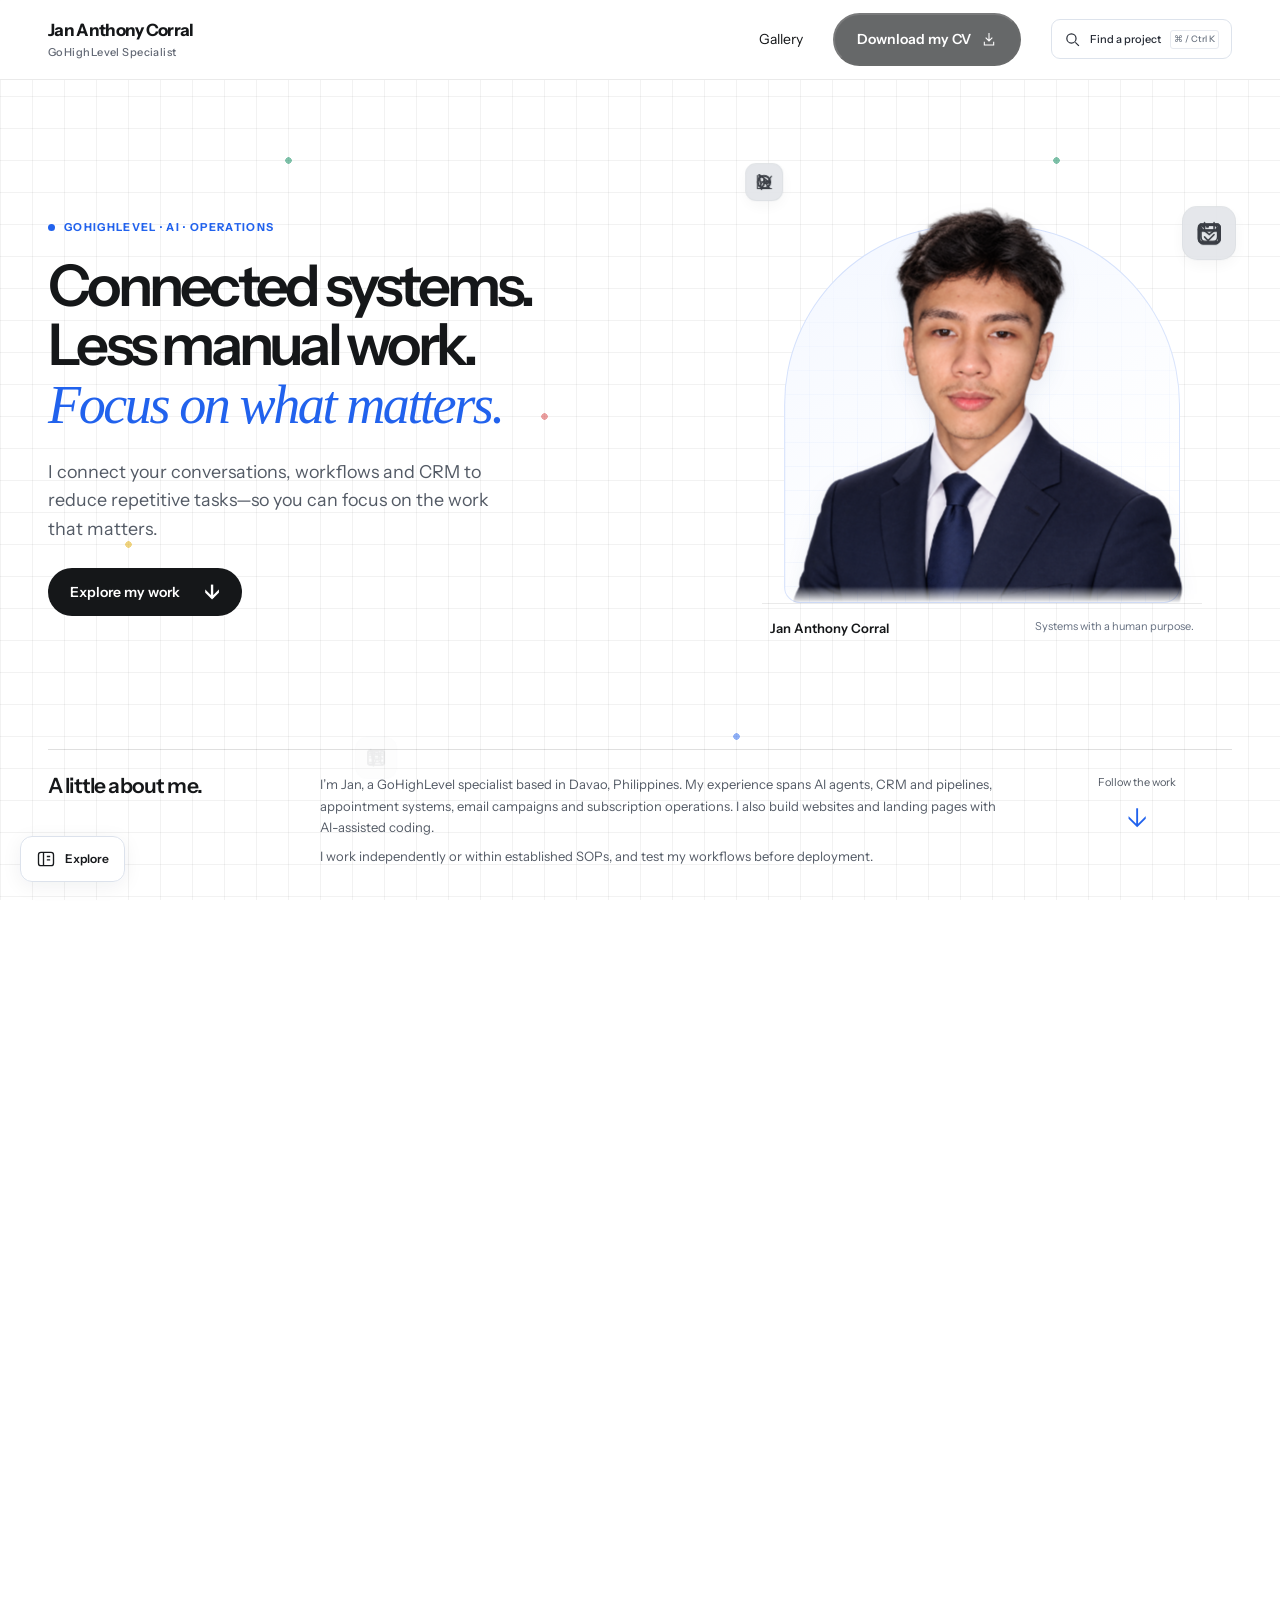
==== commit 3f9c9168: "Connect Home and Gallery to the improved project experience" ====
--- a/index.html
+++ b/index.html
@@ -516,10 +516,11 @@
 }
 @media(max-width:360px){.wrap{width:calc(100% - 24px)}.wordmark{font-size:.75rem}.nav-links{gap:7px!important}nav .nav-contact{padding-inline:10px}.nav-contact svg{display:none}.project-meta{flex-wrap:wrap}.gallery-page #work .project{grid-template-columns:64px minmax(0,1fr)}.gallery-page #work .media-frame{width:64px}}
 </style>
-<link rel="stylesheet" href="assets/whiteboards.css?v=4">
+<link rel="stylesheet" href="assets/project-breakdowns-v1.css">
 <link rel="stylesheet" href="assets/home-journey-v7.css">
 <link rel="stylesheet" href="assets/portrait-interaction-v1.css">
 <link rel="stylesheet" href="assets/mobile-refinement-v1.css">
+<link rel="stylesheet" href="assets/portfolio-navigation-v1.css">
 </head>
 <body class="canvas-home">
 <div class="canvas-atmosphere" data-theme="neutral" aria-hidden="true"><div class="ambient-grid-offset"><div class="ambient-grid"></div></div><div class="ambient-position ambient-position-1"><div class="ambient-tile"><svg viewBox="0 0 24 24" fill="none" stroke="currentColor" stroke-width="1.35" stroke-linecap="round" stroke-linejoin="round"><g class="ambient-glyph" data-glyph="neutral"><rect x="5" y="5" width="14" height="14" rx="4"/></g><g class="ambient-glyph" data-glyph="social"><path d="M5 5h14v11H10l-5 4z"/><path d="M8 9h8M8 12h5"/></g><g class="ambient-glyph" data-glyph="aura"><rect x="3" y="4" width="18" height="16" rx="3"/><path d="M3 9h18M7 6.5h1M10 6.5h1"/></g><g class="ambient-glyph" data-glyph="demo"><rect x="4" y="5" width="16" height="16" rx="3"/><path d="M8 3v5M16 3v5M4 10h16m-12 5 3 3 5-5"/></g><g class="ambient-glyph" data-glyph="namaos"><rect x="3" y="4" width="18" height="16" rx="3"/><path d="M3 9h18M7 6.5h1M10 6.5h1"/></g><g class="ambient-glyph" data-glyph="discovery"><rect x="3" y="5" width="18" height="14" rx="3"/><path d="m3 6 9 7 9-7"/></g></svg></div></div><div class="ambient-position ambient-position-2"><div class="ambient-tile"><svg viewBox="0 0 24 24" fill="none" stroke="currentColor" stroke-width="1.35" stroke-linecap="round" stroke-linejoin="round"><g class="ambient-glyph" data-glyph="neutral"><path d="M5 7h14M5 12h9M5 17h12"/></g><g class="ambient-glyph" data-glyph="social"><rect x="4" y="6" width="16" height="13" rx="4"/><path d="M12 3v3M8 11v2M16 11v2M9 16h6"/></g><g class="ambient-glyph" data-glyph="aura"><rect x="3" y="4" width="18" height="16" rx="3"/><path d="M3 9h18M9 9v11"/></g><g class="ambient-glyph" data-glyph="demo"><rect x="3" y="5" width="5" height="14" rx="1"/><rect x="10" y="5" width="5" height="9" rx="1"/><rect x="17" y="5" width="4" height="12" rx="1"/></g><g class="ambient-glyph" data-glyph="namaos"><rect x="3" y="4" width="18" height="16" rx="3"/><path d="M3 9h18M9 9v11"/></g><g class="ambient-glyph" data-glyph="discovery"><path d="m6 3 13 10-7 1-3 7zM15 15l4 5"/></g></svg></div></div><div class="ambient-position ambient-position-3"><div class="ambient-tile"><svg viewBox="0 0 24 24" fill="none" stroke="currentColor" stroke-width="1.35" stroke-linecap="round" stroke-linejoin="round"><g class="ambient-glyph" data-glyph="neutral"><circle cx="12" cy="12" r="7"/><path d="M12 8v8M8 12h8"/></g><g class="ambient-glyph" data-glyph="social"><path d="m3 10 18-7-7 18-3-8zM11 13l10-10"/></g><g class="ambient-glyph" data-glyph="aura"><path d="m6 3 13 10-7 1-3 7zM15 15l4 5"/></g><g class="ambient-glyph" data-glyph="demo"><circle cx="12" cy="12" r="8"/><path d="M12 7v5l4 2"/></g><g class="ambient-glyph" data-glyph="namaos"><path d="m6 3 13 10-7 1-3 7zM15 15l4 5"/></g><g class="ambient-glyph" data-glyph="discovery"><path d="M4 20V4M4 20h17M8 15l4-5 4 2 5-7"/></g></svg></div></div></div>
@@ -592,7 +593,7 @@
   <p class="image-help">Use + / − to zoom, then drag or scroll to explore. Ctrl + scroll also zooms.</p>
   <div class="image-stage" tabindex="0" aria-label="Zoomable image"><img class="preview-image" alt=""></div>
 </dialog>
-  <script src="assets/whiteboards.js?v=4"></script>
+  <script src="assets/project-breakdowns-v1.js"></script>
 <script>
 const breakdown=document.getElementById('breakdown-dialog');
 const viewer=document.getElementById('image-dialog');
@@ -664,9 +665,9 @@
 // Match the animated border radius to the actual pill height.
 document.querySelectorAll('.cta-ring').forEach(svg=>{const fit=()=>{const radius=(svg.clientHeight-1)/2;svg.querySelectorAll('rect').forEach(rect=>{rect.setAttribute('rx',radius);rect.setAttribute('ry',radius)})};new ResizeObserver(fit).observe(svg);fit()});
 </script>
-<script src="assets/home-journey-v7.js?v=2"></script>
+<script src="assets/home-journey-v7.js?v=3"></script>
 <script src="assets/portrait-interaction-v1.js"></script>
-</body>
+<script src="assets/portfolio-navigation-v1.js"></script></body>
 </html>
 
 
--- a/assets/project-breakdowns-v1.css
+++ b/assets/project-breakdowns-v1.css
@@ -0,0 +1,65 @@
+.breakdown-dialog{background:#fff;width:calc(100vw - 24px);height:calc(100dvh - 24px);margin:12px;max-height:none;border-radius:16px}
+.breakdown-dialog .breakdown-body{padding:0}
+.breakdown-dialog .dialog-heading{padding:14px 24px;background:#fffffff5;backdrop-filter:blur(12px);border-bottom:1px solid #e4e8ef}
+.breakdown-dialog .dialog-heading h2{font-size:17px;line-height:1.35;letter-spacing:-.025em;margin:0}
+.breakdown-dialog .dialog-footer{padding:16px 24px;background:#fff;border-top:1px solid #e5e9ef}
+.bb-board{--bb-accent:#2162ed;padding:25px 28px 24px;color:#172033;background:radial-gradient(#dfe5ed .7px,transparent .7px) 0 0/20px 20px}
+.bb-intro{display:grid;grid-template-columns:1.8fr 1fr;gap:40px;align-items:start;margin-bottom:23px}
+.bb-kicker{font-size:10px;font-weight:700;letter-spacing:.09em;text-transform:uppercase;color:var(--bb-accent);display:block}
+.bb-intro h3{font-size:clamp(23px,2.4vw,35px);line-height:1.15;letter-spacing:-.04em;margin:8px 0 11px;max-width:760px}
+.bb-intro p{font-size:13px;line-height:1.65;margin:0;color:#536071;max-width:740px}
+.bb-delivery{padding:14px 17px;border-left:3px solid var(--bb-accent);background:color-mix(in srgb,var(--bb-accent) 4%,white);border-radius:0 9px 9px 0}
+.bb-delivery p{font-size:12px;margin-top:7px;color:#354359}
+.bb-tested{display:block;font-size:10px;font-weight:600;color:var(--bb-accent);margin-top:12px}
+.bb-section-head{display:flex;justify-content:space-between;gap:20px;align-items:center;border-top:1px solid #e2e7ef;padding-top:17px;margin-bottom:15px}
+.bb-section-head h4,.bb-extra>h4{font-size:15px;letter-spacing:-.02em;margin:0}
+.bb-section-head p{font-size:11px;color:#657285;margin:0}
+.bb-workspace{display:grid;grid-template-columns:minmax(0,1.65fr) minmax(290px,1fr);gap:25px;align-items:start}
+.bb-map{display:grid;grid-template-columns:repeat(var(--bb-cols),minmax(0,1fr));gap:42px 26px;position:relative;isolation:isolate;padding:2px 0;align-items:start}
+.bb-map>.bb-lines{position:absolute;inset:0;width:100%;height:100%;z-index:0;pointer-events:none;overflow:visible;opacity:.65}
+.bb-map{padding-bottom:25px}
+.bb-node{position:relative;z-index:1}
+.bb-node{min-width:0;background:#fff;border:1px solid #dbe2ec;border-radius:10px;overflow:hidden;box-shadow:0 3px 9px #17203304}
+.bb-node-select{display:flex;flex-direction:column;width:100%;padding:0;border:0;background:#fff;text-align:left;cursor:pointer;color:inherit;border-radius:9px 9px 0 0;transition:background .18s}
+.bb-node-select[aria-pressed=true]{background:color-mix(in srgb,var(--bb-accent) 6%,white);box-shadow:inset 0 3px var(--bb-accent)}
+.bb-node-select img{display:block;width:100%;height:96px;min-height:0;object-fit:contain;padding:8px;background:#f6f8fb;border-bottom:1px solid #e4e9f1}
+.bb-node-title{font-size:13px;font-weight:650;line-height:1.35;margin:11px 12px 5px}
+.bb-node-summary{font-size:11px;line-height:1.55;color:#586579;margin:0 12px 12px}
+.bb-routes{display:flex;flex-direction:column;gap:0;background:#fff}
+.bb-routes:empty{display:none}
+.bb-routes button{font-size:10px!important;line-height:1.5;text-align:left;padding:7px 11px;border:0;border-top:1px solid #e9edf3;background:none;color:var(--bb-accent);cursor:pointer;min-height:34px}
+.bb-node-select:hover,.bb-routes button:hover{background:color-mix(in srgb,var(--bb-accent) 7%,white)}
+.bb-board button:focus-visible,.bb-board a:focus-visible{outline:2px solid var(--bb-accent);outline-offset:-2px}
+.bb-detail{position:sticky;top:80px;scroll-margin-top:85px;background:#fff;border:1px solid #dbe2ec;border-top:3px solid var(--bb-accent);border-radius:11px;padding:19px;box-shadow:0 8px 25px #17203306;min-width:0}
+.bb-detail h4{font-size:20px;line-height:1.2;margin:8px 0 15px;letter-spacing:-.025em}
+.bb-board .bb-capture{display:block;border:1px solid #e0e6ef;background:#f6f8fb;border-radius:7px;overflow:hidden;padding:0;margin:0;cursor:zoom-in}
+.bb-board .bb-capture img{display:block;width:100%;height:210px;min-height:0;max-height:none;object-fit:contain}
+.bb-zoom-hint{display:block;font-size:10px;color:var(--bb-accent);margin:8px 0 14px}
+.bb-detail>p{font-size:13px;line-height:1.65;color:#3e4e63;margin:0 0 14px}
+.bb-detail .bb-rule{font-size:12px;border-top:1px solid #e4e9f1;padding-top:12px;margin-bottom:0;color:#657185}
+.bb-back{display:none;border:0;background:none;color:var(--bb-accent);font-size:12px!important;min-height:44px;padding:10px 0 0;margin-top:6px;cursor:pointer}
+@media(max-width:900px){.bb-back{display:inline-flex;align-items:center}}
+.bb-foot{display:grid;grid-template-columns:1fr 1fr;gap:30px;margin-top:24px;border-top:1px solid #e0e6ef;padding-top:16px}
+.bb-foot p{font-size:11px;line-height:1.6;color:#647186;margin:0}
+.bb-foot p:first-child{color:#34465f;font-weight:500}
+.bb-extra{border-top:1px solid #e0e6ef;padding-top:20px;margin-top:24px}
+.bb-evidence{display:grid;grid-template-columns:repeat(4,minmax(0,1fr));gap:15px;margin-top:14px}
+.bb-evidence figure{margin:0;min-width:0}.bb-evidence .bb-capture img{height:110px}
+.bb-evidence figcaption{font-size:11px;line-height:1.4;padding:8px 0;color:#536174}
+.bb-site-layout{display:grid;grid-template-columns:minmax(0,1.9fr) minmax(240px,1fr);gap:28px;align-items:start}
+.bb-video{display:block;width:100%;aspect-ratio:16/9;max-height:64vh;background:#111923;object-fit:contain;border:1px solid #dce3ee;border-radius:11px}
+.bb-video-caption{font-size:11px;color:#66738a;margin:10px 0 0}
+.bb-site-steps{list-style:none;margin:0;padding:0;display:grid;gap:25px}
+.bb-site-steps li{position:relative;background:white;border:1px solid #dfe5ef;border-left:3px solid var(--bb-accent);border-radius:0 9px 9px 0;padding:15px 17px}
+.bb-site-steps li:not(:last-child):after{content:'↓';position:absolute;left:18px;top:calc(100% + 2px);font-size:17px;color:var(--bb-accent);height:22px}
+.bb-site-steps h4{font-size:15px;line-height:1.35;margin:0 0 7px}
+.bb-site-steps p{font-size:12px;line-height:1.65;color:#536174;margin:0}
+.bb-site-footer{display:flex;justify-content:space-between;align-items:center;gap:30px;border-top:1px solid #e0e6ef;padding-top:19px;margin-top:23px}
+.bb-site-footer p{font-size:11px;line-height:1.6;color:#647186;max-width:650px;margin:0}
+.bb-site-link{display:inline-flex;align-items:center;justify-content:center;min-height:44px;padding:10px 17px;border-radius:24px;background:var(--bb-accent);color:#fff;font-size:12px;font-weight:600;white-space:nowrap}
+.bb-portfolio-evidence{grid-template-columns:repeat(3,minmax(0,1fr))}.bb-portfolio-evidence .bb-capture img{height:150px}
+@media(min-width:1650px){.bb-board{padding:30px 40px}.bb-workspace{grid-template-columns:minmax(0,2fr) minmax(350px,1fr);gap:35px}.bb-node-select img{height:130px}.bb-node-title{font-size:15px}.bb-node-summary{font-size:12px}.bb-detail .bb-capture img{height:280px}}
+@media(max-width:1100px){.bb-workspace{grid-template-columns:minmax(0,1.4fr) minmax(270px,1fr);gap:18px}.bb-map{gap:38px 20px}.bb-node-title{font-size:12px;margin-inline:9px}.bb-node-summary{font-size:10px;margin-inline:9px}.bb-node-select img{height:80px}.bb-detail{padding:15px}.bb-detail .bb-capture img{height:170px}}
+@media(max-width:900px){.bb-workspace{grid-template-columns:1fr}.bb-detail{position:static;scroll-margin-top:95px}.bb-node-select img{height:115px}.bb-node-title{font-size:14px}.bb-node-summary{font-size:12px}.bb-detail .bb-capture img{height:270px}.bb-intro{gap:20px;grid-template-columns:1.5fr 1fr}.bb-site-layout{grid-template-columns:1fr}.bb-site-steps{grid-template-columns:repeat(3,minmax(0,1fr));gap:20px}.bb-site-steps li:not(:last-child):after{content:'→';left:calc(100% + 2px);top:18px}.bb-site-steps li{padding:13px}}
+@media(max-width:600px){.breakdown-dialog{width:calc(100vw - 12px);height:calc(100dvh - 12px);margin:6px;border-radius:12px}.breakdown-dialog .dialog-heading{padding:10px 12px;gap:10px}.breakdown-dialog .dialog-heading h2{font-size:14px}.bb-board{padding:19px 14px}.bb-intro{grid-template-columns:1fr;gap:15px;margin-bottom:18px}.bb-intro h3{font-size:25px}.bb-intro p{font-size:12px;line-height:1.6}.bb-delivery{padding:11px 13px}.bb-delivery p{font-size:11px}.bb-tested{margin-top:8px}.bb-section-head{display:block;padding-top:14px;margin-bottom:12px}.bb-section-head p{font-size:11px;margin-top:5px}.bb-map{grid-template-columns:1fr 1fr;gap:12px}.bb-node{grid-column:auto!important;grid-row:auto!important}.bb-node-select img{height:80px;padding:5px}.bb-node-title{font-size:12px;margin:9px 9px 5px}.bb-node-summary{font-size:10px;margin:0 9px 10px}.bb-routes button{font-size:10px!important;min-height:44px;padding:7px 9px}.bb-lines{display:none}.bb-detail{padding:15px}.bb-detail h4{font-size:20px}.bb-detail .bb-capture img{height:200px}.bb-detail>p{font-size:12px}.bb-detail .bb-rule{font-size:11px}.bb-foot{grid-template-columns:1fr;gap:10px;margin-top:18px}.bb-foot p{font-size:10px}.bb-evidence,.bb-portfolio-evidence{grid-template-columns:1fr 1fr;gap:12px}.bb-evidence .bb-capture img,.bb-portfolio-evidence .bb-capture img{height:95px}.bb-evidence figcaption{font-size:10px}.bb-site-steps{grid-template-columns:1fr;gap:24px}.bb-site-steps li:not(:last-child):after{content:'↓';left:16px;top:100%}.bb-site-steps h4{font-size:14px}.bb-site-steps p{font-size:12px}.bb-site-footer{flex-direction:column;align-items:flex-start;gap:15px}.bb-site-footer p{font-size:11px}.bb-video-caption{font-size:10px}.breakdown-dialog .dialog-footer{padding:12px 14px}}
+@media(prefers-reduced-motion:reduce){.bb-node-select{transition:none}}
--- a/assets/portfolio-navigation-v1.css
+++ b/assets/portfolio-navigation-v1.css
@@ -0,0 +1,5 @@
+/* An index of connected systems, rather than another layer of oversized cards. */
+.pf-trigger{display:inline-flex;align-items:center;gap:9px;background:#fff;color:#252a34;border:1px solid #dde3ec;border-radius:9px;min-height:40px;padding:7px 12px;font-family:inherit;font-size:11px;font-weight:500;line-height:1.3;cursor:pointer;white-space:nowrap}.pf-trigger svg,.pf-search svg{width:17px;height:17px;flex:none}.pf-trigger kbd{font-family:inherit;font-size:9px;line-height:1.2;color:#6a7380;padding:3px;border:1px solid #e7eaf0;border-radius:3px}.pf-trigger:hover{border-color:#2162ed;color:#2162ed}.pf-mobile-trigger{display:none}.pf-dialog{box-sizing:border-box;width:min(680px,calc(100vw - 28px));max-height:min(760px,calc(100dvh - 48px));padding:0;border:1px solid #dce2ec;border-radius:16px;background:#fff;color:#181b20;box-shadow:0 30px 100px #14213835;overflow:hidden;margin:auto}.pf-dialog[open]{display:flex;flex-direction:column;animation:pf-appear .18s ease-out}.pf-dialog::backdrop{background:#18213155;backdrop-filter:blur(6px)}.pf-heading{display:flex;justify-content:space-between;gap:20px;padding:24px 25px 15px}.pf-eyebrow{font-size:9px;font-weight:750;letter-spacing:.13em;color:#2162ed}.pf-heading h2{font-size:24px;letter-spacing:-.04em;line-height:1.15;margin:8px 0 0}.pf-close{height:40px;width:40px;flex:none;border:1px solid #e0e5ed;border-radius:8px;background:white;font-size:24px;cursor:pointer}.pf-search{display:flex;gap:12px;align-items:center;padding:12px 15px;margin:0 25px;border:1px solid #ccd7e8;border-radius:9px;background:#f8faff}.pf-search:focus-within{outline:2px solid #2162ed;outline-offset:2px}.pf-search input:focus-visible{outline:none}.pf-search input{width:100%;min-width:0;border:0;outline:0;background:transparent;color:#172033;font:inherit;font-size:14px}.pf-count{font-size:10px;color:#647084;margin:14px 25px 8px}.pf-results{overflow-y:auto;overscroll-behavior:contain;padding:0 13px 13px}.pf-result{display:flex;align-items:center;gap:14px;padding:14px 12px;border-radius:8px;color:#181b20;text-decoration:none;border:1px solid transparent;position:relative}.pf-result+.pf-result:before{content:'';position:absolute;top:-9px;left:20px;height:17px;width:1px;background:#dce3ee}.pf-signal{height:14px;width:14px;flex:none;border:3px solid var(--pf-color);border-radius:4px;background:white}.pf-result strong{display:block;font-size:14px;line-height:1.35;letter-spacing:-.015em}.pf-result small{display:block;font-size:11px;color:#687183;margin-top:5px;line-height:1.5}.pf-arrow{margin-left:auto;color:var(--pf-color)}.pf-result:hover,.pf-result:focus-visible{outline:none;border-color:color-mix(in srgb,var(--pf-color) 35%,white);background:color-mix(in srgb,var(--pf-color) 4%,white)}.pf-help{display:flex;justify-content:space-between;gap:12px;padding:13px 25px;border-top:1px solid #e6eaf0;font-size:9px;color:#6a7586;background:#fafbfd}.pf-filters{width:auto;max-width:none;height:auto;min-height:0;justify-content:flex-start;display:flex;flex-wrap:wrap;gap:7px;margin:0 0 20px}.pf-filters a{display:flex;gap:7px;align-items:center;min-height:38px;padding:7px 12px;border:1px solid #dce3ed;border-radius:7px;background:#fff;color:#596273;font-size:11px;font-weight:600;text-decoration:none}.pf-filters i{height:6px;width:6px;flex:none;background:var(--pf-color);border-radius:2px}.pf-filters a[aria-current=page]{border-color:var(--pf-color);color:var(--pf-color);background:color-mix(in srgb,var(--pf-color) 5%,white);box-shadow:inset 0 -2px var(--pf-color)}.pf-share,.pf-copy-email,.pf-motion{font:inherit;font-size:11px;border:1px solid #dce3ec;border-radius:7px;min-height:40px;padding:8px 12px;background:#fff;color:#536071;cursor:pointer}.pf-share{margin-left:auto;white-space:nowrap}.pf-motion{display:block;margin-top:18px;width:100%;text-align:left;font-size:10px}.pf-copy-email{display:block;margin-top:12px}.pf-background-paused .ambient-grid,.pf-background-paused .ambient-tile,.pf-background-paused .g-grid,.pf-background-paused .g-float{animation-play-state:paused!important}body:has(.pf-dialog[open]){overflow:hidden}.pf-trigger:focus-visible,.pf-share:focus-visible,.pf-motion:focus-visible,.pf-copy-email:focus-visible,.pf-filters a:focus-visible{outline:2px solid #2162ed;outline-offset:3px}@keyframes pf-appear{from{opacity:0;transform:translateY(9px) scale(.99)}to{opacity:1;transform:none}}
+@media(max-width:1100px){.pf-trigger kbd{display:none}.canvas-nav-links .pf-trigger span{display:none}.canvas-nav-links .pf-trigger{padding:9px}}
+@media(max-width:700px){.canvas-nav-links .pf-trigger{display:none}.pf-mobile-trigger{display:grid;place-items:center;position:fixed;bottom:18px;right:18px;width:44px;height:44px;padding:0;z-index:35;border-radius:50%;box-shadow:0 4px 18px #14213816}.pf-mobile-trigger span,.pf-mobile-trigger kbd{display:none}.g-topbar .pf-trigger{width:40px;padding:9px;flex:none}.g-topbar .pf-trigger span{display:none}.g-topbar .g-top-contact{display:none}.pf-heading{padding:18px 17px 13px;gap:10px}.pf-heading h2{font-size:20px}.pf-search{margin:0 17px;padding:12px}.pf-search input{font-size:16px}.pf-count{margin-inline:17px}.pf-result{padding:12px 8px;gap:10px}.pf-result strong{font-size:13px}.pf-result small{font-size:10px}.pf-result+.pf-result:before{left:16px}.pf-help{padding:12px 17px}.pf-help>span:last-child{display:none}.pf-filters{gap:6px;margin-bottom:15px}.pf-filters a{font-size:10px;min-height:44px;padding:7px 9px}.breakdown-dialog .dialog-heading{flex-wrap:wrap;gap:8px}.breakdown-dialog .dialog-heading h2{flex:1;min-width:0}.pf-share{font-size:10px;min-height:36px;padding:7px 9px;order:3;width:100%;text-align:left;margin:0}.pf-dialog{max-height:calc(100dvh - 28px)}}
+@media(prefers-reduced-motion:reduce){.pf-dialog[open]{animation:none}.pf-motion{display:none}}
